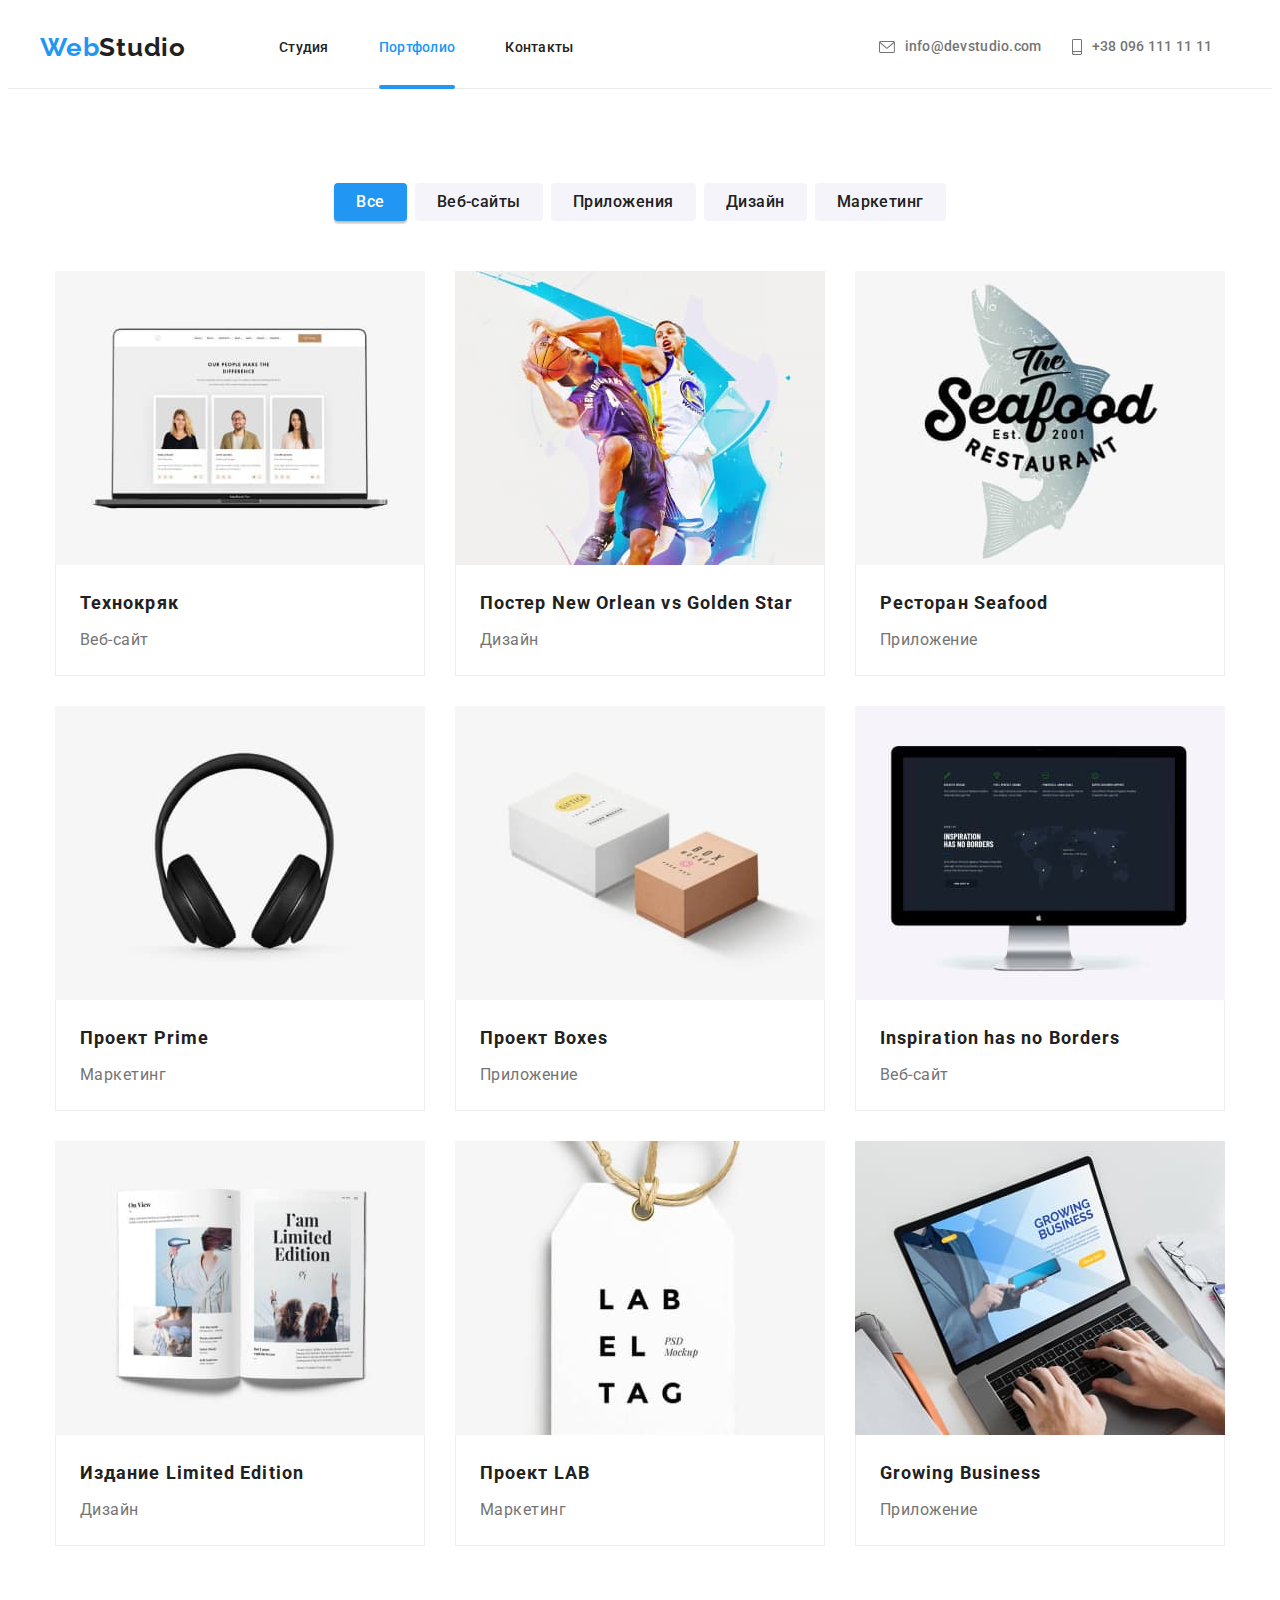
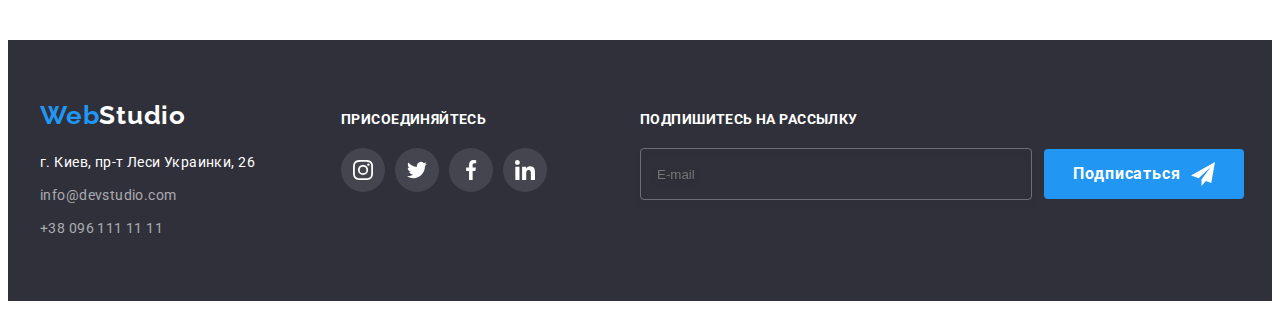
==== portfolio.html @ e3094edc "Initial commit" ====
<!DOCTYPE html>
<html lang="ru">
  <head>
    <meta charset="UTF-8" />
    <meta http-equiv="X-UA-Compatible" content="IE=edge" />
    <meta name="viewport" content="width=device-width, initial-scale=1.0" />
    <title>Портофило</title>
    <link rel="preconnect" href="https://fonts.googleapis.com" />
    <link rel="preconnect" href="https://fonts.gstatic.com" crossorigin />
    <link
      href="https://fonts.googleapis.com/css2?family=Raleway:wght@700&family=Roboto:wght@400;500;700&display=swap"
      rel="stylesheet"
    />
    <link
      rel="stylesheet"
      href="https://cdnjs.cloudflare.com/ajax/libs/modern-normalize/1.1.0/modern-normalize.min.css"
      integrity="sha512-wpPYUAdjBVSE4KJnH1VR1HeZfpl1ub8YT/NKx4PuQ5NmX2tKuGu6U/JRp5y+Y8XG2tV+wKQpNHVUX03MfMFn9Q=="
      crossorigin="anonymous"
      referrerpolicy="no-referrer"
    />
    <link rel="stylesheet" href="./css/main.min.css" />
  </head>
  <body>
    <!-- Хедер -->

    <header class="header">
      <div class="header__container container">
        <a class="header__logo logo logo--black" href="./index.html" lang="en"
          ><span class="logo__span">Web</span>Studio</a
        >
        <nav class="nav">
          <ul class="nav__list">
            <li class="nav__item">
              <a class="nav__link" href="./index.html">Студия</a>
            </li>
            <li class="nav__item">
              <a class="nav__link nav__link--current" href="./portfolio.html">Портфолио</a>
            </li>
            <li class="nav__item">
              <a class="nav__link" href="">Контакты</a>
            </li>
          </ul>
        </nav>
        <ul class="header__contacts contacts">
          <li class="contacts__item">
            <a class="contacts__link" href="mailto:info@devstudio.com">
              <svg class="contacts__icon" width="16px" height="12px">
                <use href="./images/symbol-defs.svg#icon-envelope"></use>
              </svg>
              info@devstudio.com
            </a>
          </li>
          <li class="contacts__item">
            <a class="contacts__link" href="tel:+380961111111">
              <svg class="contacts__icon" width="10px" height="16px">
                <use href="./images/symbol-defs.svg#icon-smartphone"></use>
              </svg>
              +38 096 111 11 11
            </a>
          </li>
        </ul>
      </div>
    </header>

    <!-- Основная часть страницы -->

    <main>
      <!-- Блок Портфолио -->

      <section class="portfolio">
        <div class="container">
          <ul class="portfolio__menu menu">
            <li class="menu__item">
              <button class="menu__button menu__button--current" type="button">Все</button>
            </li>
            <li class="menu__item">
              <button class="menu__button" type="button">Веб-сайты</button>
            </li>
            <li class="menu__item">
              <button class="menu__button" type="button">Приложения</button>
            </li>
            <li class="menu__item">
              <button class="menu__button" type="button">Дизайн</button>
            </li>
            <li class="menu__item">
              <button class="menu__button" type="button">Маркетинг</button>
            </li>
          </ul>

          <ul class="portfolio__cardSet cardSet">
            <li class="portfolio__card card">
              <div class="card__imgWrapper">
                <img
                  class="card__img"
                  src="./images/portfolio/img-1.jpg"
                  alt="рабочий экран ноутбука"
                  width="370"
                  height="294"
                />
                <div class="card__overlay overlay">
                  <p class="overlay__text">
                    Ресурс предлагает комплексные предложения с разным уровнем функционала и
                    сервисов. Все это позволит посетителю получить исчерпывающие сведения <br />
                    о компании или частном лице.
                  </p>
                </div>
              </div>
              <div class="card__discription">
                <h2 class="card__tittle">Технокряк</h2>
                <p class="card__text">Веб-сайт</p>
              </div>
            </li>
            <li class="portfolio__card card">
              <div class="card__imgWrapper">
                <img
                  class="card__img"
                  src="./images/portfolio/img-2.jpg"
                  alt="двое мужчин играют в баскетбол"
                  width="370"
                  height="294"
                />
                <div class="card__overlay overlay">
                  <p class="overlay__text">
                    Ресурс предлагает комплексные предложения с разным уровнем функционала и
                    сервисов. Все это позволит посетителю получить исчерпывающие сведения <br />
                    о компании или частном лице.
                  </p>
                </div>
              </div>
              <div class="card__discription">
                <h2 class="card__tittle">
                  Постер <span lang="en">New Orlean vs Golden Star</span>
                </h2>
                <p class="card__text">Дизайн</p>
              </div>
            </li>

            <li class="portfolio__card card">
              <div class="card__imgWrapper">
                <img
                  class="card__img"
                  src="./images/portfolio/img-3.jpg"
                  alt="название ресторана на фоне рыбы"
                  width="370"
                  height="294"
                />
                <div class="card__overlay overlay">
                  <p class="overlay__text">
                    Ресурс предлагает комплексные предложения с разным уровнем функционала и
                    сервисов. Все это позволит посетителю получить исчерпывающие сведения <br />
                    о компании или частном лице.
                  </p>
                </div>
              </div>
              <div class="card__discription">
                <h2 class="card__tittle">Ресторан <span lang="en">Seafood</span></h2>
                <p class="card__text">Приложение</p>
              </div>
            </li>
            <li class="portfolio__card card">
              <div class="card__imgWrapper">
                <img
                  class="card__img"
                  src="./images/portfolio/img-4.jpg"
                  alt="наушники"
                  width="370"
                  height="294"
                />
                <div class="card__overlay overlay">
                  <p class="overlay__text">
                    Ресурс предлагает комплексные предложения с разным уровнем функционала и
                    сервисов. Все это позволит посетителю получить исчерпывающие сведения <br />
                    о компании или частном лице.
                  </p>
                </div>
              </div>
              <div class="card__discription">
                <h2 class="card__tittle">Проект <span lang="en">Prime</span></h2>
                <p class="card__text">Маркетинг</p>
              </div>
            </li>
            <li class="portfolio__card card">
              <div class="card__imgWrapper">
                <img
                  class="card__img"
                  src="./images/portfolio/img-5.jpg"
                  alt="две коробки"
                  width="370"
                  height="294"
                />
                <div class="card__overlay overlay">
                  <p class="overlay__text">
                    Ресурс предлагает комплексные предложения с разным уровнем функционала и
                    сервисов. Все это позволит посетителю получить исчерпывающие сведения <br />
                    о компании или частном лице.
                  </p>
                </div>
              </div>
              <div class="card__discription">
                <h2 class="card__tittle">Проект <span lang="en">Boxes</span></h2>
                <p class="card__text">Приложение</p>
              </div>
            </li>
            <li class="portfolio__card card">
              <div class="card__imgWrapper">
                <img
                  class="card__img"
                  src="./images/portfolio/img-6.jpg"
                  alt="монитор"
                  width="370"
                  height="294"
                />
                <div class="card__overlay overlay">
                  <p class="overlay__text">
                    Ресурс предлагает комплексные предложения с разным уровнем функционала и
                    сервисов. Все это позволит посетителю получить исчерпывающие сведения <br />
                    о компании или частном лице.
                  </p>
                </div>
              </div>
              <div class="card__discription">
                <h2 class="card__tittle" lang="en">Inspiration has no Borders</h2>
                <p class="card__text">Веб-сайт</p>
              </div>
            </li>
            <li class="portfolio__card card">
              <div class="card__imgWrapper">
                <img
                  class="card__img"
                  src="./images/portfolio/img-7.jpg"
                  alt="открытая книга"
                  width="370"
                  height="294"
                />
                <div class="card__overlay overlay">
                  <p class="overlay__text">
                    Ресурс предлагает комплексные предложения с разным уровнем функционала и
                    сервисов. Все это позволит посетителю получить исчерпывающие сведения <br />
                    о компании или частном лице.
                  </p>
                </div>
              </div>
              <div class="card__discription">
                <h2 class="card__tittle">Издание <span lang="en">Limited Edition</span></h2>
                <p class="card__text">Дизайн</p>
              </div>
            </li>
            <li class="portfolio__card card">
              <div class="card__imgWrapper">
                <img
                  class="card__img"
                  src="./images/portfolio/img-8.jpg"
                  alt="лейба"
                  width="370"
                  height="294"
                />
                <div class="card__overlay overlay">
                  <p class="overlay__text">
                    Ресурс предлагает комплексные предложения с разным уровнем функционала и
                    сервисов. Все это позволит посетителю получить исчерпывающие сведения <br />
                    о компании или частном лице.
                  </p>
                </div>
              </div>
              <div class="card__discription">
                <h2 class="card__tittle">Проект <span lang="en">LAB</span></h2>
                <p class="card__text">Маркетинг</p>
              </div>
            </li>
            <li class="portfolio__card card">
              <div class="card__imgWrapper">
                <img
                  class="card__img"
                  src="./images/portfolio/img-9.jpg"
                  alt="человек печатает на ноутбуке"
                  width="370"
                  height="294"
                />
                <div class="card__overlay overlay">
                  <p class="overlay__text">
                    Ресурс предлагает комплексные предложения с разным уровнем функционала и
                    сервисов. Все это позволит посетителю получить исчерпывающие сведения <br />
                    о компании или частном лице.
                  </p>
                </div>
              </div>
              <div class="card__discription">
                <h2 class="card__tittle" lang="en">Growing Business</h2>
                <p class="card__text">Приложение</p>
              </div>
            </li>
          </ul>
        </div>
      </section>
    </main>

    <!-- Футер -->

    <footer class="footer">
      <div class="footer__container container">
        <div class="footer__main">
          <a class="footer__logo logo logo--white" href="./index.html" lang="en"
            ><span class="logo__span">Web</span>Studio</a
          >
          <address class="footer__address">г. Киев, пр-т Леси Украинки, 26</address>
          <ul class="footer__list">
            <li class="footer__item">
              <a class="footer__contact" href="mailto:info@devstudio.com">info@devstudio.com</a>
            </li>
            <li class="footer__item">
              <a class="footer__contact" href="tel:+380961111111">+38 096 111 11 11</a>
            </li>
          </ul>
        </div>
        <div class="connect">
          <strong class="connect__tittle">присоединяйтесь</strong>
          <ul class="connect__socialMedia socialMedia">
            <li class="socialMedia__item">
              <a
                class="socialMedia__link socialMedia__link--dark"
                href=""
                target="_blank"
                rel="noopener noreferrer"
                aria-label="inatgram"
              >
                <svg class="socialMedia__icon" width="20px" height="20px">
                  <use href="./images/symbol-defs.svg#icon-instagram"></use>
                </svg>
              </a>
            </li>
            <li class="socialMedia__item">
              <a
                class="socialMedia__link socialMedia__link--dark"
                href=""
                target="_blank"
                rel="noopener noreferrer"
                aria-label="twitter"
              >
                <svg class="socialMedia__icon" width="20px" height="20px">
                  <use href="./images/symbol-defs.svg#icon-twitter"></use>
                </svg>
              </a>
            </li>
            <li class="socialMedia__item">
              <a
                class="socialMedia__link socialMedia__link--dark"
                href=""
                target="_blank"
                rel="noopener noreferrer"
                aria-label="facebook"
              >
                <svg class="socialMedia__icon" width="20px" height="20px">
                  <use href="./images/symbol-defs.svg#icon-facebook"></use>
                </svg>
              </a>
            </li>
            <li class="socialMedia__item">
              <a
                class="socialMedia__link socialMedia__link--dark"
                href=""
                target="_blank"
                rel="noopener noreferrer"
                aria-label="linkedin"
              >
                <svg class="socialMedia__icon" width="20px" height="20px">
                  <use href="./images/symbol-defs.svg#icon-linkedin"></use>
                </svg>
              </a>
            </li>
          </ul>
        </div>
        <div class="subscribe">
          <strong class="subscribe__tittle">Подпишитесь на рассылку</strong>
          <form class="subscribe__form" name="subscribe">
            <label class="subscribe__label">
              <input
                class="subscribe__field"
                type="email"
                name="email"
                placeholder="E-mail"
                autocomplete="on"
              />
            </label>
            <button class="subscribe__button button" type="submit">
              <span class="subscribe__text">Подписаться</span>
              <svg class="subscribe__icon" width="24" height="24">
                <use href="./images/symbol-defs.svg#icon-send"></use>
              </svg>
            </button>
          </form>
        </div>
      </div>
    </footer>
  </body>
</html>
---- css/main.min.css ----
:root{--main-color: #212121;--text-color: #757575;--additional-color: #ffffff;--hoover-color: #2196f3;--hoover-color-main-button: #188ce8;--border-coloor: #ececec;--icon-color: #afb1b8;--main-background-color: #ffffff;--footer-background-color: #2f303a;--additional-background-color: #f5f4fa;--hero-background-color: #c4c4c4}body{font-family:roboto,sans-serif;font-style:normal;font-weight:700;color:var(--main-color);background-color:var(--main-background-color)}h1,h2,h3,p,ul,a,span,button{padding:0;margin:0;list-style-type:none}img{display:block;max-width:100%;height:auto}.container{width:1200px;padding:0 15px;margin-left:auto;margin-right:auto}.logo{font-family:Raleway;font-size:26px;line-height:1.19;letter-spacing:.03em;text-decoration:none}.logo__span{color:var(--hoover-color)}.logo--black{color:var(--main-color)}.logo--white{color:var(--additional-color)}.button{display:-webkit-box;display:-ms-flexbox;display:flex;-webkit-box-align:center;-ms-flex-align:center;align-items:center;-webkit-box-pack:center;-ms-flex-pack:center;justify-content:center;width:200px;height:50px;font-family:roboto,sans-serif;font-style:normal;font-weight:700;font-size:16px;line-height:1.88;letter-spacing:.06em;color:var(--additional-color);background-color:var(--hoover-color);border:0;border-radius:4px;cursor:pointer;-webkit-transition:background-color 250ms cubic-bezier(0.4, 0, 0.2, 1);transition:background-color 250ms cubic-bezier(0.4, 0, 0.2, 1)}.button:hover,.button:focus{background-color:var(--hoover-color-main-button)}.tittle{font-size:36px;line-height:1.17;letter-spacing:.03em;text-align:center}.cardSet{display:-webkit-box;display:-ms-flexbox;display:flex;-webkit-box-align:center;-ms-flex-align:center;align-items:center;-webkit-box-pack:center;-ms-flex-pack:center;justify-content:center;gap:30px}.socialMedia{display:-webkit-box;display:-ms-flexbox;display:flex;-webkit-box-align:center;-ms-flex-align:center;align-items:center;-webkit-box-pack:center;-ms-flex-pack:center;justify-content:center;gap:10px}.socialMedia__link{display:-webkit-box;display:-ms-flexbox;display:flex;-webkit-box-align:center;-ms-flex-align:center;align-items:center;-webkit-box-pack:center;-ms-flex-pack:center;justify-content:center;width:44px;height:44px;border-radius:50%;outline:rgba(0,0,0,0);outline:rgba(0,0,0,0);cursor:pointer;-webkit-transition:color 250ms cubic-bezier(0.4, 0, 0.2, 1),background-color 250ms cubic-bezier(0.4, 0, 0.2, 1);transition:color 250ms cubic-bezier(0.4, 0, 0.2, 1),background-color 250ms cubic-bezier(0.4, 0, 0.2, 1)}.socialMedia__icon{fill:currentColor}.socialMedia__link--white{color:var(--icon-color);background-color:var(--main-background-color)}.socialMedia__link--dark{color:var(--additional-color);background-color:rgba(255,255,255,.1)}.socialMedia__link:hover,.socialMedia__link:focus{color:var(--additional-color);background-color:var(--hoover-color)}.header{padding-top:24px;padding-bottom:25px;border-bottom:1px solid #ececec}.header__container{display:-webkit-box;display:-ms-flexbox;display:flex;-webkit-box-align:center;-ms-flex-align:center;align-items:center}.header__logo{margin-right:93px}.nav__list{display:-webkit-box;display:-ms-flexbox;display:flex;-webkit-box-align:center;-ms-flex-align:center;align-items:center;gap:50px;margin-right:305px;font-weight:500;font-size:14px}.nav__item{display:block;position:relative}.nav__link{padding:20px 0;line-height:1.14;letter-spacing:.02em;text-decoration:none;color:var(--main-color);-webkit-transition:color 250ms cubic-bezier(0.4, 0, 0.2, 1);transition:color 250ms cubic-bezier(0.4, 0, 0.2, 1)}.nav__link:hover,.nav__link:focus{color:var(--hoover-color)}.nav__link--current{padding-bottom:33px;color:var(--hoover-color)}.nav__link--current::after{content:"";display:block;width:100%;height:4px;background:var(--hoover-color);border-radius:2px;position:absolute;bottom:-33px}.header__contacts{display:-webkit-box;display:-ms-flexbox;display:flex;-webkit-box-align:center;-ms-flex-align:center;align-items:center;gap:30px}.contacts__link{display:-webkit-box;display:-ms-flexbox;display:flex;-webkit-box-align:center;-ms-flex-align:center;align-items:center;font-weight:500;font-size:14px;line-height:1.14;letter-spacing:.02em;text-decoration:none;color:var(--text-color);-webkit-transition:color 250ms cubic-bezier(0.4, 0, 0.2, 1);transition:color 250ms cubic-bezier(0.4, 0, 0.2, 1)}.contacts__link:hover,.contacts__link:focus{color:var(--hoover-color)}.contacts__icon{margin-right:10px;fill:currentColor}.hero{padding:200px 0;text-align:center;background-color:var(--hero-background-color);background-image:-webkit-gradient(linear, left top, left bottom, from(rgba(47, 48, 58, 0.4)), to(rgba(47, 48, 58, 0.4))),url(../images/studio/hero.jpg);background-image:linear-gradient(rgba(47, 48, 58, 0.4), rgba(47, 48, 58, 0.4)),url(../images/studio/hero.jpg);background-position:center;background-repeat:no-repeat}.hero__tittle{margin:auto;margin-bottom:30px;width:696px;font-weight:900;font-size:44px;line-height:1.36;letter-spacing:.06em;text-transform:uppercase;color:var(--additional-color)}.hero__button{margin:auto}.features{padding:94px 0}.features__container{display:-webkit-box;display:-ms-flexbox;display:flex;gap:30px}.features__card{width:270px;min-height:251px}.features__logo{display:-webkit-box;display:-ms-flexbox;display:flex;-webkit-box-align:center;-ms-flex-align:center;align-items:center;-webkit-box-pack:center;-ms-flex-pack:center;justify-content:center;width:100%;height:120px;margin-bottom:30px;border-radius:4px;background-color:var(--additional-background-color)}.features__name{margin-bottom:10px;font-size:14px;line-height:1.14;letter-spacing:.03em;text-transform:uppercase}.features__text{font-weight:400;font-size:14px;line-height:1.71;letter-spacing:.03em;color:var(--text-color)}.products{padding-bottom:94px}.products__tittle{margin-bottom:50px}.products__cardSet{position:relative}.products__thumb{display:-webkit-box;display:-ms-flexbox;display:flex;-webkit-box-align:center;-ms-flex-align:center;align-items:center;-webkit-box-pack:center;-ms-flex-pack:center;justify-content:center;width:370px;height:70px;background:rgba(47,48,58,.8);position:absolute;bottom:0}.products__discription{font-size:14px;line-height:1.14;text-align:center;letter-spacing:.03em;text-transform:uppercase;color:var(--additional-color)}.team{padding:94px 0;background-color:var(--additional-background-color)}.team__tittle{margin-bottom:50px}.team__card{padding-bottom:30px;background:var(--main-background-color);-webkit-box-shadow:0px 1px 3px rgba(0,0,0,.12),0px 1px 1px rgba(0,0,0,.14),0px 2px 1px rgba(0,0,0,.2);box-shadow:0px 1px 3px rgba(0,0,0,.12),0px 1px 1px rgba(0,0,0,.14),0px 2px 1px rgba(0,0,0,.2);border-radius:0px 0px 4px 4px}.team__img{margin-bottom:30px}.team__name{margin-bottom:10px;font-weight:500;font-size:16px;line-height:1.19;letter-spacing:.03em;text-align:center}.team__position{margin-bottom:16px;font-weight:400;font-size:16px;line-height:1.19;letter-spacing:.03em;color:var(--text-color);text-align:center}.clients{padding:94px 0}.clients__tittle{margin-bottom:50px}.clients__icon{fill:currentColor}.clients__link{display:-webkit-box;display:-ms-flexbox;display:flex;-webkit-box-align:center;-ms-flex-align:center;align-items:center;-webkit-box-pack:center;-ms-flex-pack:center;justify-content:center;width:170px;height:92px;border:1px solid var(--icon-color);border-radius:4px;color:var(--icon-color);cursor:pointer;-webkit-transition:color 250ms cubic-bezier(0.4, 0, 0.2, 1),border 250ms cubic-bezier(0.4, 0, 0.2, 1);transition:color 250ms cubic-bezier(0.4, 0, 0.2, 1),border 250ms cubic-bezier(0.4, 0, 0.2, 1)}.clients__link:hover,.clients__link:focus{color:var(--hoover-color);border:1px solid var(--hoover-color)}.portfolio{padding:94px 0}.portfolio__menu{display:-webkit-box;display:-ms-flexbox;display:flex;-webkit-box-align:center;-ms-flex-align:center;align-items:center;-webkit-box-pack:center;-ms-flex-pack:center;justify-content:center;gap:8px;margin-bottom:50px}.menu__button{padding:6px 22px;font-family:roboto,sans-serif;font-style:normal;font-weight:500;font-size:16px;line-height:1.62;letter-spacing:.03em;color:var(--main-color);background-color:var(--additional-background-color);border:0 solid rgba(0,0,0,0);border-radius:4px;cursor:pointer;-webkit-transition:color 250ms cubic-bezier(0.4, 0, 0.2, 1),background-color 250ms cubic-bezier(0.4, 0, 0.2, 1),-webkit-box-shadow 250ms cubic-bezier(0.4, 0, 0.2, 1);transition:color 250ms cubic-bezier(0.4, 0, 0.2, 1),background-color 250ms cubic-bezier(0.4, 0, 0.2, 1),-webkit-box-shadow 250ms cubic-bezier(0.4, 0, 0.2, 1);transition:color 250ms cubic-bezier(0.4, 0, 0.2, 1),background-color 250ms cubic-bezier(0.4, 0, 0.2, 1),box-shadow 250ms cubic-bezier(0.4, 0, 0.2, 1);transition:color 250ms cubic-bezier(0.4, 0, 0.2, 1),background-color 250ms cubic-bezier(0.4, 0, 0.2, 1),box-shadow 250ms cubic-bezier(0.4, 0, 0.2, 1),-webkit-box-shadow 250ms cubic-bezier(0.4, 0, 0.2, 1)}.menu__button--current,.menu__button:hover,.menu__button:focus{color:var(--additional-color);background-color:var(--hoover-color);-webkit-box-shadow:0px 3px 1px rgba(0,0,0,.1),0px 1px 2px rgba(0,0,0,.08),0px 2px 2px rgba(0,0,0,.12);box-shadow:0px 3px 1px rgba(0,0,0,.1),0px 1px 2px rgba(0,0,0,.08),0px 2px 2px rgba(0,0,0,.12)}.portfolio__cardSet{-ms-flex-wrap:wrap;flex-wrap:wrap}.card{background:var(--main-background-color);cursor:pointer;-webkit-transition:-webkit-box-shadow 250ms cubic-bezier(0.4, 0, 0.2, 1);transition:-webkit-box-shadow 250ms cubic-bezier(0.4, 0, 0.2, 1);transition:box-shadow 250ms cubic-bezier(0.4, 0, 0.2, 1);transition:box-shadow 250ms cubic-bezier(0.4, 0, 0.2, 1), -webkit-box-shadow 250ms cubic-bezier(0.4, 0, 0.2, 1);position:relative}.card__imgWrapper{position:relative;overflow:hidden}.card__discription{padding:20px 24px;border:1px solid #eee;border-top:none}.card__tittle{margin-bottom:4px;font-size:18px;line-height:2;letter-spacing:.06em}.card__text{font-weight:400;font-size:16px;line-height:1.88;letter-spacing:.03em;color:var(--text-color)}.card:hover,.card:focus{-webkit-box-shadow:0px 1px 1px rgba(0,0,0,.12),0px 4px 4px rgba(0,0,0,.06),1px 4px 6px rgba(0,0,0,.16);box-shadow:0px 1px 1px rgba(0,0,0,.12),0px 4px 4px rgba(0,0,0,.06),1px 4px 6px rgba(0,0,0,.16)}.overlay{display:-webkit-box;display:-ms-flexbox;display:flex;-webkit-box-pack:center;-ms-flex-pack:center;justify-content:center;-webkit-box-align:center;-ms-flex-align:center;align-items:center;width:370px;height:294px;background-color:var(--hoover-color);position:absolute;top:100%;-webkit-transition:-webkit-transform 250ms cubic-bezier(0.4, 0, 0.2, 1);transition:-webkit-transform 250ms cubic-bezier(0.4, 0, 0.2, 1);transition:transform 250ms cubic-bezier(0.4, 0, 0.2, 1);transition:transform 250ms cubic-bezier(0.4, 0, 0.2, 1), -webkit-transform 250ms cubic-bezier(0.4, 0, 0.2, 1)}.overlay__text{display:block;padding:63px 24px;font-weight:400;font-size:18px;line-height:1.56;letter-spacing:.03em;color:var(--additional-color)}.card:hover .overlay{-webkit-transform:translateY(-100%);transform:translateY(-100%);overflow:visible}.footer{padding:60px 0;background-color:var(--footer-background-color)}.footer .container{display:-webkit-box;display:-ms-flexbox;display:flex;-webkit-box-align:baseline;-ms-flex-align:baseline;align-items:baseline}.footer__main{margin-right:70px}.footer__logo{display:inline-block;margin-bottom:20px}.footer__address{width:231px;margin-bottom:9px;font-weight:400;font-style:normal;font-size:14px;line-height:1.71;letter-spacing:.03em;color:var(--additional-color)}.footer__item:not(:last-child){margin-bottom:9px}.footer__contact{font-weight:400;font-size:14px;line-height:1.71;letter-spacing:.03em;color:rgba(255,255,255,.6);text-decoration:none;-webkit-transition:color 250ms cubic-bezier(0.4, 0, 0.2, 1);transition:color 250ms cubic-bezier(0.4, 0, 0.2, 1)}.footer__contact:hover,.footer__contact:focus{color:var(--hoover-color)}.connect__tittle{display:inline-block;margin-bottom:20px;font-weight:700;font-size:14px;line-height:1.14;letter-spacing:.03em;text-transform:uppercase;color:var(--additional-color)}.connect__socialMedia{margin-right:93px}.subscribe__tittle{display:inline-block;margin-bottom:20px;font-weight:700;font-size:14px;line-height:1.14;letter-spacing:.03em;text-transform:uppercase;color:var(--additional-color)}.subscribe__form{display:-webkit-box;display:-ms-flexbox;display:flex;-webkit-box-align:center;-ms-flex-align:center;align-items:center;-webkit-box-pack:center;-ms-flex-pack:center;justify-content:center;gap:12px}.subscribe__field{width:358px;height:50px;padding:0 16px;color:var(--additional-color);background-color:rgba(0,0,0,0);outline:rgba(0,0,0,0);border:1px solid rgba(255,255,255,.3);-webkit-filter:drop-shadow(0px 4px 4px rgba(0, 0, 0, 0.15));filter:drop-shadow(0px 4px 4px rgba(0, 0, 0, 0.15));border-radius:4px}.subscribe__field:-webkit-autofill,.subscribe__field:-webkit-autofill:hover,.subscribe__field:-webkit-autofill:focus{border:1px solid green;-webkit-text-fill-color:var(--additional-color);-webkit-transition:background-color 5000s ease-in-out 0s;transition:background-color 5000s ease-in-out 0s}.subscribe__button{gap:10px}.backdrop{position:fixed;top:0;left:0;width:100%;height:100%;background-color:rgba(0,0,0,.2);opacity:1;-webkit-transition:opacity 250ms cubic-bezier(0.4, 0, 0.2, 1);transition:opacity 250ms cubic-bezier(0.4, 0, 0.2, 1)}.backdrop--is-hidden{opacity:0;pointer-events:none}.backdrop--is-hidden .backdrop__modal{-webkit-transform:translate(-50%, -50%) scale(0);transform:translate(-50%, -50%) scale(0)}.modal{position:absolute;position:relative;top:50%;left:50%;width:528px;height:581px;padding:40px;background:var(--main-background-color);-webkit-box-shadow:0px 1px 3px rgba(0,0,0,.12),0px 1px 1px rgba(0,0,0,.14),0px 2px 1px rgba(0,0,0,.2);box-shadow:0px 1px 3px rgba(0,0,0,.12),0px 1px 1px rgba(0,0,0,.14),0px 2px 1px rgba(0,0,0,.2);border-radius:4px;-webkit-transform:translate(-50%, -50%) scale(1);transform:translate(-50%, -50%) scale(1);-webkit-transition:translate 250ms cubic-bezier(0.4, 0, 0.2, 1);transition:translate 250ms cubic-bezier(0.4, 0, 0.2, 1)}.modal__buttonClose{display:-webkit-box;display:-ms-flexbox;display:flex;-webkit-box-align:center;-ms-flex-align:center;align-items:center;-webkit-box-pack:center;-ms-flex-pack:center;justify-content:center;position:absolute;top:8px;right:8px;width:30px;height:30px;color:var(--main-color);background-color:var(--main-background-color);border:1px solid rgba(0,0,0,.1);border-radius:50%;outline:rgba(0,0,0,0);cursor:pointer;-webkit-transition:color 250ms cubic-bezier(0.4, 0, 0.2, 1);transition:color 250ms cubic-bezier(0.4, 0, 0.2, 1)}.modal__buttonClose:hover,.modal__buttonClose:focus{color:var(--hoover-color)}.modal__icon{fill:currentColor}.modal__tittle{font-weight:700;font-size:20px;line-height:1.15;letter-spacing:.03em;color:var(--main-color)}.modal__form{margin-top:12px;display:-webkit-box;display:-ms-flexbox;display:flex;-webkit-box-orient:vertical;-webkit-box-direction:normal;-ms-flex-direction:column;flex-direction:column}.form__label{position:relative}.form__name{display:block;margin-bottom:4px;font-weight:400;font-size:12px;line-height:1.17;letter-spacing:.01em;color:var(--text-color)}.form__field{display:block;margin-bottom:10px;padding:0 42px;width:100%;height:40px;border:1px solid rgba(33,33,33,.2);border-radius:4px;outline:rgba(0,0,0,0)}.form__field:focus-within~.form__icon{fill:var(--hoover-color)}.form__icon{position:absolute;left:12px;bottom:11px;-webkit-transform:translateY(-50%);transform:translateY(-50%);fill:var(--main-color);-webkit-transition:fill 250ms cubic-bezier(0.4, 0, 0.2, 1);transition:fill 250ms cubic-bezier(0.4, 0, 0.2, 1)}.form__textarea{padding:12px 16px;margin-bottom:20px;width:448px;height:120px;border:1px solid rgba(33,33,33,.2);border-radius:4px;outline:rgba(0,0,0,0);resize:none}.form__textarea::-webkit-input-placeholder{font-weight:400;font-size:12px;line-height:1.17;letter-spacing:.01em;color:rgba(117,117,117,.5)}.form__textarea::-moz-placeholder{font-weight:400;font-size:12px;line-height:1.17;letter-spacing:.01em;color:rgba(117,117,117,.5)}.form__textarea:-ms-input-placeholder{font-weight:400;font-size:12px;line-height:1.17;letter-spacing:.01em;color:rgba(117,117,117,.5)}.form__textarea::-ms-input-placeholder{font-weight:400;font-size:12px;line-height:1.17;letter-spacing:.01em;color:rgba(117,117,117,.5)}.form__textarea::placeholder{font-weight:400;font-size:12px;line-height:1.17;letter-spacing:.01em;color:rgba(117,117,117,.5)}.form__field:focus-within,.form__textarea:focus-within{border-color:#2196f3}.form__checkbox{display:-webkit-inline-box;display:-ms-inline-flexbox;display:inline-flex;-webkit-box-align:baseline;-ms-flex-align:baseline;align-items:baseline;-webkit-box-pack:center;-ms-flex-pack:center;justify-content:center;margin-bottom:30px;padding-left:12px;padding-right:11px}.checkbox__field{position:absolute;width:1px;height:1px;margin:-1px;border:0;padding:0;white-space:nowrap;-webkit-clip-path:inset(100%);clip-path:inset(100%);clip:rect(0 0 0 0);overflow:hidden}.checkbox__field:focus-within+.checkbox__custom{border-color:var(--hoover-color)}.checkbox__field:checked+.checkbox__custom{border-color:var(--hoover-color);background-color:var(--hoover-color)}.checkbox__custom{display:-webkit-box;display:-ms-flexbox;display:flex;-webkit-box-align:center;-ms-flex-align:center;align-items:center;-webkit-box-pack:center;-ms-flex-pack:center;justify-content:center;margin-right:8px;width:16px;height:15px;border:1px solid #000;-webkit-box-shadow:0px 4px 4px rgba(0,0,0,.25);box-shadow:0px 4px 4px rgba(0,0,0,.25);border-radius:1px;background-color:var(--main-background-color);-webkit-transition-property:color;transition-property:color;-webkit-transition-property:border-color;transition-property:border-color;-webkit-transition-property:background-color;transition-property:background-color;-webkit-transition-duration:250ms;transition-duration:250ms;-webkit-transition-timing-function:cubic-bezier(0.4, 0, 0.2, 1);transition-timing-function:cubic-bezier(0.4, 0, 0.2, 1)}.checkbox__icon{fill:var(--additional-color)}.checkbox__name{font-weight:400;font-size:14px;line-height:1.7;letter-spacing:.03em;color:var(--text-color);-webkit-user-select:none;-moz-user-select:none;-ms-user-select:none;user-select:none}.checkbox__terms{color:var(--hoover-color)}.button__submit{margin:auto}.button__submit:hover,.button__submit:focus{background-color:var(--hoover-color-main-button)}/*# sourceMappingURL=main.min.css.map */
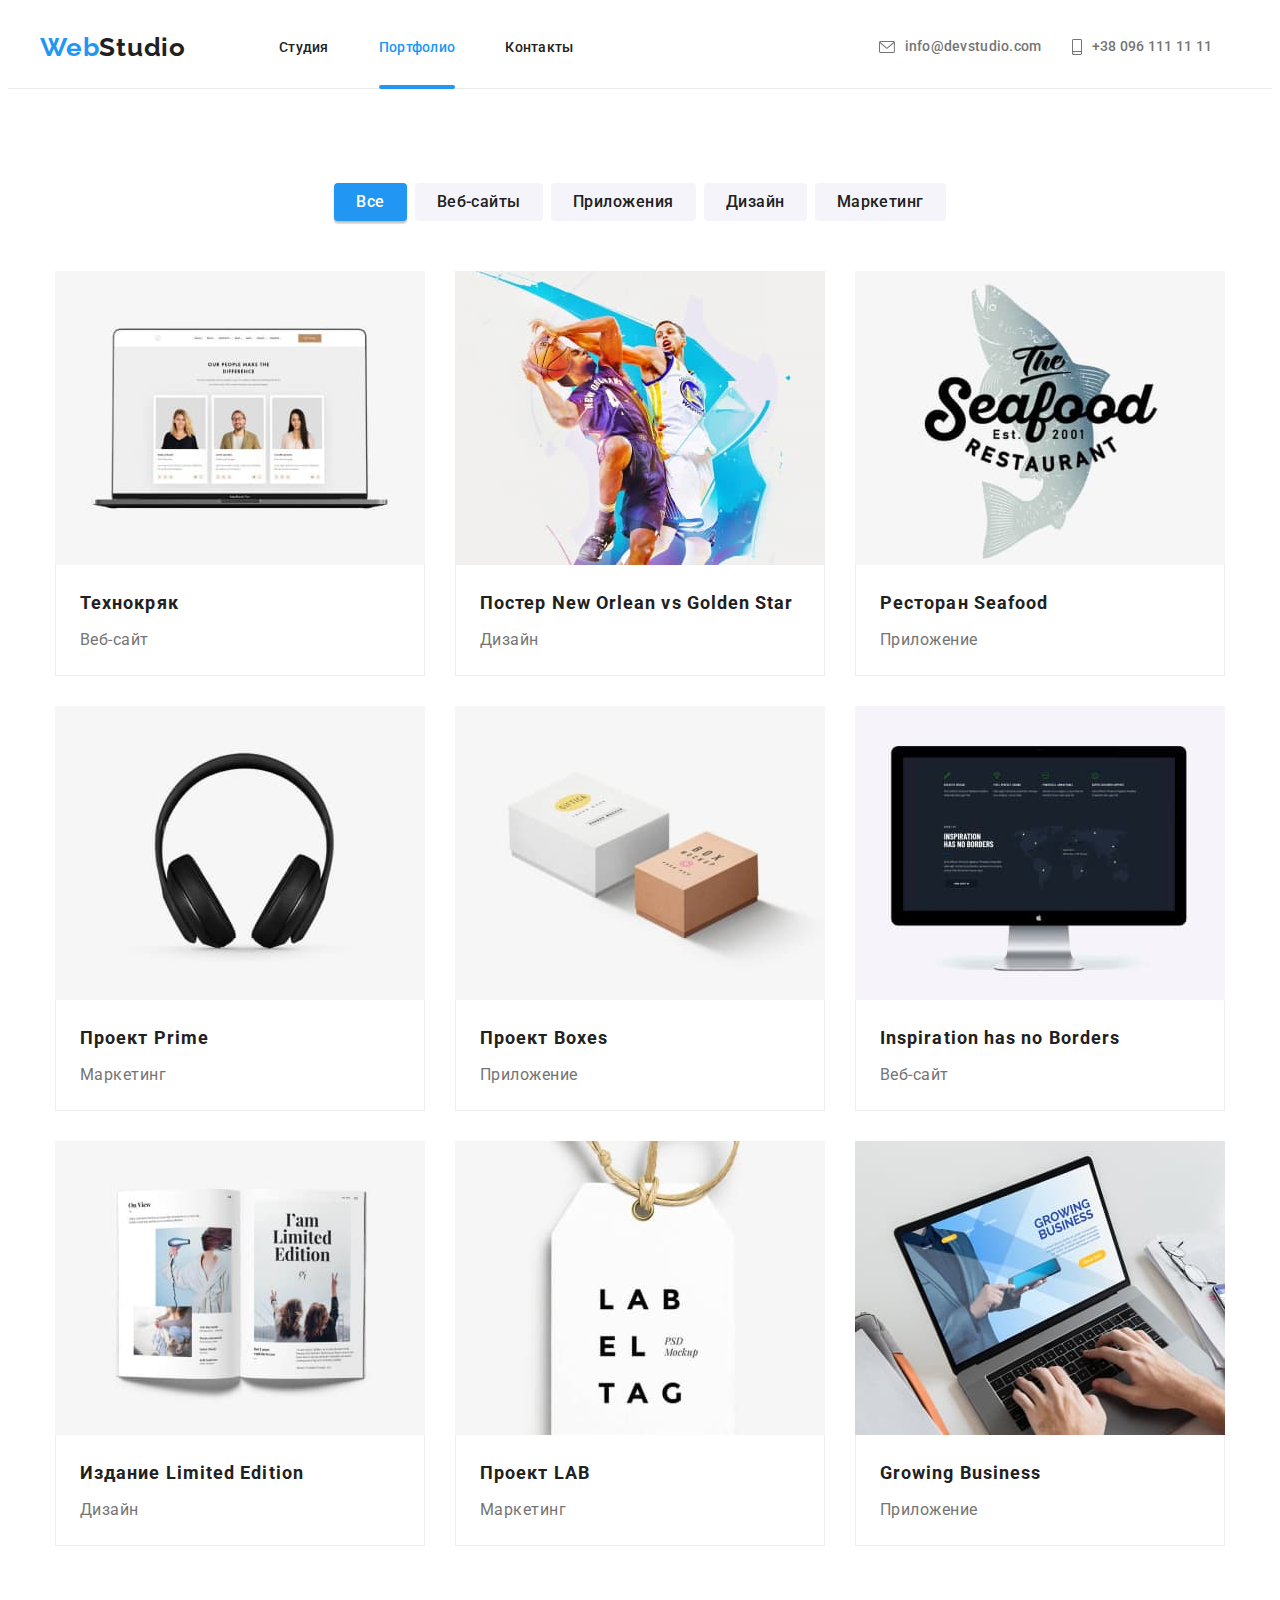
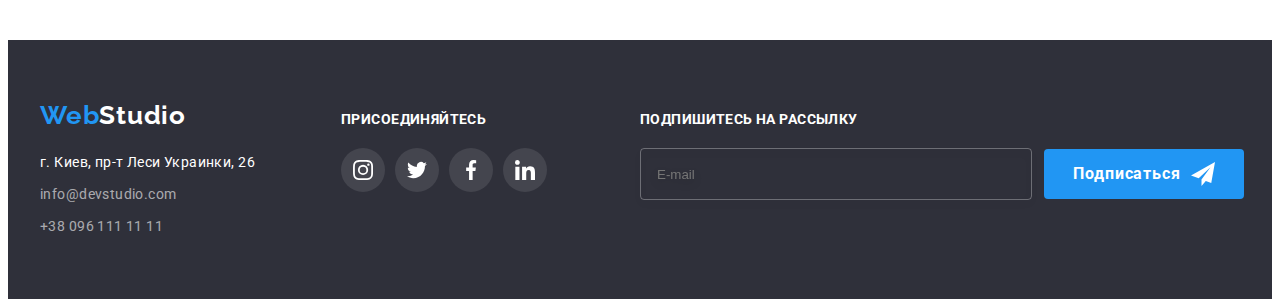
==== commit c0386fe5: "Corrections on Footer" ====
--- a/portfolio.html
+++ b/portfolio.html
@@ -92,7 +92,7 @@
               <div class="card__imgWrapper">
                 <img
                   class="card__img"
-                  src="./images/portfolio/img-1.jpg"
+                  src="./images/portfolio/portfolio-1.jpg"
                   alt="рабочий экран ноутбука"
                   width="370"
                   height="294"
@@ -114,7 +114,7 @@
               <div class="card__imgWrapper">
                 <img
                   class="card__img"
-                  src="./images/portfolio/img-2.jpg"
+                  src="./images/portfolio/portfolio-2.jpg"
                   alt="двое мужчин играют в баскетбол"
                   width="370"
                   height="294"
@@ -139,7 +139,7 @@
               <div class="card__imgWrapper">
                 <img
                   class="card__img"
-                  src="./images/portfolio/img-3.jpg"
+                  src="./images/portfolio/portfolio-3.jpg"
                   alt="название ресторана на фоне рыбы"
                   width="370"
                   height="294"
@@ -161,7 +161,7 @@
               <div class="card__imgWrapper">
                 <img
                   class="card__img"
-                  src="./images/portfolio/img-4.jpg"
+                  src="./images/portfolio/portfolio-4.jpg"
                   alt="наушники"
                   width="370"
                   height="294"
@@ -183,7 +183,7 @@
               <div class="card__imgWrapper">
                 <img
                   class="card__img"
-                  src="./images/portfolio/img-5.jpg"
+                  src="./images/portfolio/portfolio-5.jpg"
                   alt="две коробки"
                   width="370"
                   height="294"
@@ -205,7 +205,7 @@
               <div class="card__imgWrapper">
                 <img
                   class="card__img"
-                  src="./images/portfolio/img-6.jpg"
+                  src="./images/portfolio/portfolio-6.jpg"
                   alt="монитор"
                   width="370"
                   height="294"
@@ -227,7 +227,7 @@
               <div class="card__imgWrapper">
                 <img
                   class="card__img"
-                  src="./images/portfolio/img-7.jpg"
+                  src="./images/portfolio/portfolio-7.jpg"
                   alt="открытая книга"
                   width="370"
                   height="294"
@@ -249,7 +249,7 @@
               <div class="card__imgWrapper">
                 <img
                   class="card__img"
-                  src="./images/portfolio/img-8.jpg"
+                  src="./images/portfolio/portfolio-8.jpg"
                   alt="лейба"
                   width="370"
                   height="294"
@@ -271,7 +271,7 @@
               <div class="card__imgWrapper">
                 <img
                   class="card__img"
-                  src="./images/portfolio/img-9.jpg"
+                  src="./images/portfolio/portfolio-9.jpg"
                   alt="человек печатает на ноутбуке"
                   width="370"
                   height="294"
@@ -312,7 +312,7 @@
             </li>
           </ul>
         </div>
-        <div class="connect">
+        <div class="footer__connect connect">
           <strong class="connect__tittle">присоединяйтесь</strong>
           <ul class="connect__socialMedia socialMedia">
             <li class="socialMedia__item">
--- a/css/main.min.css
+++ b/css/main.min.css
@@ -1 +1 @@
-:root{--main-color: #212121;--text-color: #757575;--additional-color: #ffffff;--hoover-color: #2196f3;--hoover-color-main-button: #188ce8;--border-coloor: #ececec;--icon-color: #afb1b8;--main-background-color: #ffffff;--footer-background-color: #2f303a;--additional-background-color: #f5f4fa;--hero-background-color: #c4c4c4}body{font-family:roboto,sans-serif;font-style:normal;font-weight:700;color:var(--main-color);background-color:var(--main-background-color)}h1,h2,h3,p,ul,a,span,button{padding:0;margin:0;list-style-type:none}img{display:block;max-width:100%;height:auto}.container{width:1200px;padding:0 15px;margin-left:auto;margin-right:auto}.logo{font-family:Raleway;font-size:26px;line-height:1.19;letter-spacing:.03em;text-decoration:none}.logo__span{color:var(--hoover-color)}.logo--black{color:var(--main-color)}.logo--white{color:var(--additional-color)}.button{display:-webkit-box;display:-ms-flexbox;display:flex;-webkit-box-align:center;-ms-flex-align:center;align-items:center;-webkit-box-pack:center;-ms-flex-pack:center;justify-content:center;width:200px;height:50px;font-family:roboto,sans-serif;font-style:normal;font-weight:700;font-size:16px;line-height:1.88;letter-spacing:.06em;color:var(--additional-color);background-color:var(--hoover-color);border:0;border-radius:4px;cursor:pointer;-webkit-transition:background-color 250ms cubic-bezier(0.4, 0, 0.2, 1);transition:background-color 250ms cubic-bezier(0.4, 0, 0.2, 1)}.button:hover,.button:focus{background-color:var(--hoover-color-main-button)}.tittle{font-size:36px;line-height:1.17;letter-spacing:.03em;text-align:center}.cardSet{display:-webkit-box;display:-ms-flexbox;display:flex;-webkit-box-align:center;-ms-flex-align:center;align-items:center;-webkit-box-pack:center;-ms-flex-pack:center;justify-content:center;gap:30px}.socialMedia{display:-webkit-box;display:-ms-flexbox;display:flex;-webkit-box-align:center;-ms-flex-align:center;align-items:center;-webkit-box-pack:center;-ms-flex-pack:center;justify-content:center;gap:10px}.socialMedia__link{display:-webkit-box;display:-ms-flexbox;display:flex;-webkit-box-align:center;-ms-flex-align:center;align-items:center;-webkit-box-pack:center;-ms-flex-pack:center;justify-content:center;width:44px;height:44px;border-radius:50%;outline:rgba(0,0,0,0);outline:rgba(0,0,0,0);cursor:pointer;-webkit-transition:color 250ms cubic-bezier(0.4, 0, 0.2, 1),background-color 250ms cubic-bezier(0.4, 0, 0.2, 1);transition:color 250ms cubic-bezier(0.4, 0, 0.2, 1),background-color 250ms cubic-bezier(0.4, 0, 0.2, 1)}.socialMedia__icon{fill:currentColor}.socialMedia__link--white{color:var(--icon-color);background-color:var(--main-background-color)}.socialMedia__link--dark{color:var(--additional-color);background-color:rgba(255,255,255,.1)}.socialMedia__link:hover,.socialMedia__link:focus{color:var(--additional-color);background-color:var(--hoover-color)}.header{padding-top:24px;padding-bottom:25px;border-bottom:1px solid #ececec}.header__container{display:-webkit-box;display:-ms-flexbox;display:flex;-webkit-box-align:center;-ms-flex-align:center;align-items:center}.header__logo{margin-right:93px}.nav__list{display:-webkit-box;display:-ms-flexbox;display:flex;-webkit-box-align:center;-ms-flex-align:center;align-items:center;gap:50px;margin-right:305px;font-weight:500;font-size:14px}.nav__item{display:block;position:relative}.nav__link{padding:20px 0;line-height:1.14;letter-spacing:.02em;text-decoration:none;color:var(--main-color);-webkit-transition:color 250ms cubic-bezier(0.4, 0, 0.2, 1);transition:color 250ms cubic-bezier(0.4, 0, 0.2, 1)}.nav__link:hover,.nav__link:focus{color:var(--hoover-color)}.nav__link--current{padding-bottom:33px;color:var(--hoover-color)}.nav__link--current::after{content:"";display:block;width:100%;height:4px;background:var(--hoover-color);border-radius:2px;position:absolute;bottom:-33px}.header__contacts{display:-webkit-box;display:-ms-flexbox;display:flex;-webkit-box-align:center;-ms-flex-align:center;align-items:center;gap:30px}.contacts__link{display:-webkit-box;display:-ms-flexbox;display:flex;-webkit-box-align:center;-ms-flex-align:center;align-items:center;font-weight:500;font-size:14px;line-height:1.14;letter-spacing:.02em;text-decoration:none;color:var(--text-color);-webkit-transition:color 250ms cubic-bezier(0.4, 0, 0.2, 1);transition:color 250ms cubic-bezier(0.4, 0, 0.2, 1)}.contacts__link:hover,.contacts__link:focus{color:var(--hoover-color)}.contacts__icon{margin-right:10px;fill:currentColor}.hero{padding:200px 0;text-align:center;background-color:var(--hero-background-color);background-image:-webkit-gradient(linear, left top, left bottom, from(rgba(47, 48, 58, 0.4)), to(rgba(47, 48, 58, 0.4))),url(../images/studio/hero.jpg);background-image:linear-gradient(rgba(47, 48, 58, 0.4), rgba(47, 48, 58, 0.4)),url(../images/studio/hero.jpg);background-position:center;background-repeat:no-repeat}.hero__tittle{margin:auto;margin-bottom:30px;width:696px;font-weight:900;font-size:44px;line-height:1.36;letter-spacing:.06em;text-transform:uppercase;color:var(--additional-color)}.hero__button{margin:auto}.features{padding:94px 0}.features__container{display:-webkit-box;display:-ms-flexbox;display:flex;gap:30px}.features__card{width:270px;min-height:251px}.features__logo{display:-webkit-box;display:-ms-flexbox;display:flex;-webkit-box-align:center;-ms-flex-align:center;align-items:center;-webkit-box-pack:center;-ms-flex-pack:center;justify-content:center;width:100%;height:120px;margin-bottom:30px;border-radius:4px;background-color:var(--additional-background-color)}.features__name{margin-bottom:10px;font-size:14px;line-height:1.14;letter-spacing:.03em;text-transform:uppercase}.features__text{font-weight:400;font-size:14px;line-height:1.71;letter-spacing:.03em;color:var(--text-color)}.products{padding-bottom:94px}.products__tittle{margin-bottom:50px}.products__cardSet{position:relative}.products__thumb{display:-webkit-box;display:-ms-flexbox;display:flex;-webkit-box-align:center;-ms-flex-align:center;align-items:center;-webkit-box-pack:center;-ms-flex-pack:center;justify-content:center;width:370px;height:70px;background:rgba(47,48,58,.8);position:absolute;bottom:0}.products__discription{font-size:14px;line-height:1.14;text-align:center;letter-spacing:.03em;text-transform:uppercase;color:var(--additional-color)}.team{padding:94px 0;background-color:var(--additional-background-color)}.team__tittle{margin-bottom:50px}.team__card{padding-bottom:30px;background:var(--main-background-color);-webkit-box-shadow:0px 1px 3px rgba(0,0,0,.12),0px 1px 1px rgba(0,0,0,.14),0px 2px 1px rgba(0,0,0,.2);box-shadow:0px 1px 3px rgba(0,0,0,.12),0px 1px 1px rgba(0,0,0,.14),0px 2px 1px rgba(0,0,0,.2);border-radius:0px 0px 4px 4px}.team__img{margin-bottom:30px}.team__name{margin-bottom:10px;font-weight:500;font-size:16px;line-height:1.19;letter-spacing:.03em;text-align:center}.team__position{margin-bottom:16px;font-weight:400;font-size:16px;line-height:1.19;letter-spacing:.03em;color:var(--text-color);text-align:center}.clients{padding:94px 0}.clients__tittle{margin-bottom:50px}.clients__icon{fill:currentColor}.clients__link{display:-webkit-box;display:-ms-flexbox;display:flex;-webkit-box-align:center;-ms-flex-align:center;align-items:center;-webkit-box-pack:center;-ms-flex-pack:center;justify-content:center;width:170px;height:92px;border:1px solid var(--icon-color);border-radius:4px;color:var(--icon-color);cursor:pointer;-webkit-transition:color 250ms cubic-bezier(0.4, 0, 0.2, 1),border 250ms cubic-bezier(0.4, 0, 0.2, 1);transition:color 250ms cubic-bezier(0.4, 0, 0.2, 1),border 250ms cubic-bezier(0.4, 0, 0.2, 1)}.clients__link:hover,.clients__link:focus{color:var(--hoover-color);border:1px solid var(--hoover-color)}.portfolio{padding:94px 0}.portfolio__menu{display:-webkit-box;display:-ms-flexbox;display:flex;-webkit-box-align:center;-ms-flex-align:center;align-items:center;-webkit-box-pack:center;-ms-flex-pack:center;justify-content:center;gap:8px;margin-bottom:50px}.menu__button{padding:6px 22px;font-family:roboto,sans-serif;font-style:normal;font-weight:500;font-size:16px;line-height:1.62;letter-spacing:.03em;color:var(--main-color);background-color:var(--additional-background-color);border:0 solid rgba(0,0,0,0);border-radius:4px;cursor:pointer;-webkit-transition:color 250ms cubic-bezier(0.4, 0, 0.2, 1),background-color 250ms cubic-bezier(0.4, 0, 0.2, 1),-webkit-box-shadow 250ms cubic-bezier(0.4, 0, 0.2, 1);transition:color 250ms cubic-bezier(0.4, 0, 0.2, 1),background-color 250ms cubic-bezier(0.4, 0, 0.2, 1),-webkit-box-shadow 250ms cubic-bezier(0.4, 0, 0.2, 1);transition:color 250ms cubic-bezier(0.4, 0, 0.2, 1),background-color 250ms cubic-bezier(0.4, 0, 0.2, 1),box-shadow 250ms cubic-bezier(0.4, 0, 0.2, 1);transition:color 250ms cubic-bezier(0.4, 0, 0.2, 1),background-color 250ms cubic-bezier(0.4, 0, 0.2, 1),box-shadow 250ms cubic-bezier(0.4, 0, 0.2, 1),-webkit-box-shadow 250ms cubic-bezier(0.4, 0, 0.2, 1)}.menu__button--current,.menu__button:hover,.menu__button:focus{color:var(--additional-color);background-color:var(--hoover-color);-webkit-box-shadow:0px 3px 1px rgba(0,0,0,.1),0px 1px 2px rgba(0,0,0,.08),0px 2px 2px rgba(0,0,0,.12);box-shadow:0px 3px 1px rgba(0,0,0,.1),0px 1px 2px rgba(0,0,0,.08),0px 2px 2px rgba(0,0,0,.12)}.portfolio__cardSet{-ms-flex-wrap:wrap;flex-wrap:wrap}.card{background:var(--main-background-color);cursor:pointer;-webkit-transition:-webkit-box-shadow 250ms cubic-bezier(0.4, 0, 0.2, 1);transition:-webkit-box-shadow 250ms cubic-bezier(0.4, 0, 0.2, 1);transition:box-shadow 250ms cubic-bezier(0.4, 0, 0.2, 1);transition:box-shadow 250ms cubic-bezier(0.4, 0, 0.2, 1), -webkit-box-shadow 250ms cubic-bezier(0.4, 0, 0.2, 1);position:relative}.card__imgWrapper{position:relative;overflow:hidden}.card__discription{padding:20px 24px;border:1px solid #eee;border-top:none}.card__tittle{margin-bottom:4px;font-size:18px;line-height:2;letter-spacing:.06em}.card__text{font-weight:400;font-size:16px;line-height:1.88;letter-spacing:.03em;color:var(--text-color)}.card:hover,.card:focus{-webkit-box-shadow:0px 1px 1px rgba(0,0,0,.12),0px 4px 4px rgba(0,0,0,.06),1px 4px 6px rgba(0,0,0,.16);box-shadow:0px 1px 1px rgba(0,0,0,.12),0px 4px 4px rgba(0,0,0,.06),1px 4px 6px rgba(0,0,0,.16)}.overlay{display:-webkit-box;display:-ms-flexbox;display:flex;-webkit-box-pack:center;-ms-flex-pack:center;justify-content:center;-webkit-box-align:center;-ms-flex-align:center;align-items:center;width:370px;height:294px;background-color:var(--hoover-color);position:absolute;top:100%;-webkit-transition:-webkit-transform 250ms cubic-bezier(0.4, 0, 0.2, 1);transition:-webkit-transform 250ms cubic-bezier(0.4, 0, 0.2, 1);transition:transform 250ms cubic-bezier(0.4, 0, 0.2, 1);transition:transform 250ms cubic-bezier(0.4, 0, 0.2, 1), -webkit-transform 250ms cubic-bezier(0.4, 0, 0.2, 1)}.overlay__text{display:block;padding:63px 24px;font-weight:400;font-size:18px;line-height:1.56;letter-spacing:.03em;color:var(--additional-color)}.card:hover .overlay{-webkit-transform:translateY(-100%);transform:translateY(-100%);overflow:visible}.footer{padding:60px 0;background-color:var(--footer-background-color)}.footer .container{display:-webkit-box;display:-ms-flexbox;display:flex;-webkit-box-align:baseline;-ms-flex-align:baseline;align-items:baseline}.footer__main{margin-right:70px}.footer__logo{display:inline-block;margin-bottom:20px}.footer__address{width:231px;margin-bottom:9px;font-weight:400;font-style:normal;font-size:14px;line-height:1.71;letter-spacing:.03em;color:var(--additional-color)}.footer__item:not(:last-child){margin-bottom:9px}.footer__contact{font-weight:400;font-size:14px;line-height:1.71;letter-spacing:.03em;color:rgba(255,255,255,.6);text-decoration:none;-webkit-transition:color 250ms cubic-bezier(0.4, 0, 0.2, 1);transition:color 250ms cubic-bezier(0.4, 0, 0.2, 1)}.footer__contact:hover,.footer__contact:focus{color:var(--hoover-color)}.connect__tittle{display:inline-block;margin-bottom:20px;font-weight:700;font-size:14px;line-height:1.14;letter-spacing:.03em;text-transform:uppercase;color:var(--additional-color)}.connect__socialMedia{margin-right:93px}.subscribe__tittle{display:inline-block;margin-bottom:20px;font-weight:700;font-size:14px;line-height:1.14;letter-spacing:.03em;text-transform:uppercase;color:var(--additional-color)}.subscribe__form{display:-webkit-box;display:-ms-flexbox;display:flex;-webkit-box-align:center;-ms-flex-align:center;align-items:center;-webkit-box-pack:center;-ms-flex-pack:center;justify-content:center;gap:12px}.subscribe__field{width:358px;height:50px;padding:0 16px;color:var(--additional-color);background-color:rgba(0,0,0,0);outline:rgba(0,0,0,0);border:1px solid rgba(255,255,255,.3);-webkit-filter:drop-shadow(0px 4px 4px rgba(0, 0, 0, 0.15));filter:drop-shadow(0px 4px 4px rgba(0, 0, 0, 0.15));border-radius:4px}.subscribe__field:-webkit-autofill,.subscribe__field:-webkit-autofill:hover,.subscribe__field:-webkit-autofill:focus{border:1px solid green;-webkit-text-fill-color:var(--additional-color);-webkit-transition:background-color 5000s ease-in-out 0s;transition:background-color 5000s ease-in-out 0s}.subscribe__button{gap:10px}.backdrop{position:fixed;top:0;left:0;width:100%;height:100%;background-color:rgba(0,0,0,.2);opacity:1;-webkit-transition:opacity 250ms cubic-bezier(0.4, 0, 0.2, 1);transition:opacity 250ms cubic-bezier(0.4, 0, 0.2, 1)}.backdrop--is-hidden{opacity:0;pointer-events:none}.backdrop--is-hidden .backdrop__modal{-webkit-transform:translate(-50%, -50%) scale(0);transform:translate(-50%, -50%) scale(0)}.modal{position:absolute;position:relative;top:50%;left:50%;width:528px;height:581px;padding:40px;background:var(--main-background-color);-webkit-box-shadow:0px 1px 3px rgba(0,0,0,.12),0px 1px 1px rgba(0,0,0,.14),0px 2px 1px rgba(0,0,0,.2);box-shadow:0px 1px 3px rgba(0,0,0,.12),0px 1px 1px rgba(0,0,0,.14),0px 2px 1px rgba(0,0,0,.2);border-radius:4px;-webkit-transform:translate(-50%, -50%) scale(1);transform:translate(-50%, -50%) scale(1);-webkit-transition:translate 250ms cubic-bezier(0.4, 0, 0.2, 1);transition:translate 250ms cubic-bezier(0.4, 0, 0.2, 1)}.modal__buttonClose{display:-webkit-box;display:-ms-flexbox;display:flex;-webkit-box-align:center;-ms-flex-align:center;align-items:center;-webkit-box-pack:center;-ms-flex-pack:center;justify-content:center;position:absolute;top:8px;right:8px;width:30px;height:30px;color:var(--main-color);background-color:var(--main-background-color);border:1px solid rgba(0,0,0,.1);border-radius:50%;outline:rgba(0,0,0,0);cursor:pointer;-webkit-transition:color 250ms cubic-bezier(0.4, 0, 0.2, 1);transition:color 250ms cubic-bezier(0.4, 0, 0.2, 1)}.modal__buttonClose:hover,.modal__buttonClose:focus{color:var(--hoover-color)}.modal__icon{fill:currentColor}.modal__tittle{font-weight:700;font-size:20px;line-height:1.15;letter-spacing:.03em;color:var(--main-color)}.modal__form{margin-top:12px;display:-webkit-box;display:-ms-flexbox;display:flex;-webkit-box-orient:vertical;-webkit-box-direction:normal;-ms-flex-direction:column;flex-direction:column}.form__label{position:relative}.form__name{display:block;margin-bottom:4px;font-weight:400;font-size:12px;line-height:1.17;letter-spacing:.01em;color:var(--text-color)}.form__field{display:block;margin-bottom:10px;padding:0 42px;width:100%;height:40px;border:1px solid rgba(33,33,33,.2);border-radius:4px;outline:rgba(0,0,0,0)}.form__field:focus-within~.form__icon{fill:var(--hoover-color)}.form__icon{position:absolute;left:12px;bottom:11px;-webkit-transform:translateY(-50%);transform:translateY(-50%);fill:var(--main-color);-webkit-transition:fill 250ms cubic-bezier(0.4, 0, 0.2, 1);transition:fill 250ms cubic-bezier(0.4, 0, 0.2, 1)}.form__textarea{padding:12px 16px;margin-bottom:20px;width:448px;height:120px;border:1px solid rgba(33,33,33,.2);border-radius:4px;outline:rgba(0,0,0,0);resize:none}.form__textarea::-webkit-input-placeholder{font-weight:400;font-size:12px;line-height:1.17;letter-spacing:.01em;color:rgba(117,117,117,.5)}.form__textarea::-moz-placeholder{font-weight:400;font-size:12px;line-height:1.17;letter-spacing:.01em;color:rgba(117,117,117,.5)}.form__textarea:-ms-input-placeholder{font-weight:400;font-size:12px;line-height:1.17;letter-spacing:.01em;color:rgba(117,117,117,.5)}.form__textarea::-ms-input-placeholder{font-weight:400;font-size:12px;line-height:1.17;letter-spacing:.01em;color:rgba(117,117,117,.5)}.form__textarea::placeholder{font-weight:400;font-size:12px;line-height:1.17;letter-spacing:.01em;color:rgba(117,117,117,.5)}.form__field:focus-within,.form__textarea:focus-within{border-color:#2196f3}.form__checkbox{display:-webkit-inline-box;display:-ms-inline-flexbox;display:inline-flex;-webkit-box-align:baseline;-ms-flex-align:baseline;align-items:baseline;-webkit-box-pack:center;-ms-flex-pack:center;justify-content:center;margin-bottom:30px;padding-left:12px;padding-right:11px}.checkbox__field{position:absolute;width:1px;height:1px;margin:-1px;border:0;padding:0;white-space:nowrap;-webkit-clip-path:inset(100%);clip-path:inset(100%);clip:rect(0 0 0 0);overflow:hidden}.checkbox__field:focus-within+.checkbox__custom{border-color:var(--hoover-color)}.checkbox__field:checked+.checkbox__custom{border-color:var(--hoover-color);background-color:var(--hoover-color)}.checkbox__custom{display:-webkit-box;display:-ms-flexbox;display:flex;-webkit-box-align:center;-ms-flex-align:center;align-items:center;-webkit-box-pack:center;-ms-flex-pack:center;justify-content:center;margin-right:8px;width:16px;height:15px;border:1px solid #000;-webkit-box-shadow:0px 4px 4px rgba(0,0,0,.25);box-shadow:0px 4px 4px rgba(0,0,0,.25);border-radius:1px;background-color:var(--main-background-color);-webkit-transition-property:color;transition-property:color;-webkit-transition-property:border-color;transition-property:border-color;-webkit-transition-property:background-color;transition-property:background-color;-webkit-transition-duration:250ms;transition-duration:250ms;-webkit-transition-timing-function:cubic-bezier(0.4, 0, 0.2, 1);transition-timing-function:cubic-bezier(0.4, 0, 0.2, 1)}.checkbox__icon{fill:var(--additional-color)}.checkbox__name{font-weight:400;font-size:14px;line-height:1.7;letter-spacing:.03em;color:var(--text-color);-webkit-user-select:none;-moz-user-select:none;-ms-user-select:none;user-select:none}.checkbox__terms{color:var(--hoover-color)}.button__submit{margin:auto}.button__submit:hover,.button__submit:focus{background-color:var(--hoover-color-main-button)}/*# sourceMappingURL=main.min.css.map */+:root{--main-color: #212121;--text-color: #757575;--additional-color: #ffffff;--hoover-color: #2196f3;--hoover-color-main-button: #188ce8;--border-coloor: #ececec;--icon-color: #afb1b8;--main-background-color: #ffffff;--footer-background-color: #2f303a;--additional-background-color: #f5f4fa;--hero-background-color: #c4c4c4}body{font-family:roboto,sans-serif;font-style:normal;font-weight:700;color:var(--main-color);background-color:var(--main-background-color)}h1,h2,h3,p,ul,a,span,button{padding:0;margin:0;list-style-type:none}img{display:block;max-width:100%;height:auto}.container{width:100%;padding:0 15px;margin-left:auto;margin-right:auto}@media screen and (min-width: 480px){.container{max-width:480px}}@media screen and (min-width: 768px){.container{max-width:768px}}@media screen and (min-width: 1200px){.container{max-width:1200px}}.logo{font-family:Raleway;font-size:26px;line-height:1.19;letter-spacing:.03em;text-decoration:none}.logo__span{color:var(--hoover-color)}.logo--black{color:var(--main-color)}.logo--white{color:var(--additional-color)}.button{display:-webkit-box;display:-ms-flexbox;display:flex;-webkit-box-align:center;-ms-flex-align:center;align-items:center;-webkit-box-pack:center;-ms-flex-pack:center;justify-content:center;width:200px;height:50px;font-family:roboto,sans-serif;font-style:normal;font-weight:700;font-size:16px;line-height:1.88;letter-spacing:.06em;color:var(--additional-color);background-color:var(--hoover-color);border:0;border-radius:4px;cursor:pointer;-webkit-transition:background-color 250ms cubic-bezier(0.4, 0, 0.2, 1);transition:background-color 250ms cubic-bezier(0.4, 0, 0.2, 1)}.button:hover,.button:focus{background-color:var(--hoover-color-main-button)}.tittle{font-size:36px;line-height:1.17;letter-spacing:.03em;text-align:center}@media screen and (min-width: 768px){.cardSet{display:-webkit-box;display:-ms-flexbox;display:flex;-webkit-box-align:center;-ms-flex-align:center;align-items:center;-webkit-box-pack:center;-ms-flex-pack:center;justify-content:center;-ms-flex-wrap:wrap;flex-wrap:wrap;gap:30px}}.socialMedia{display:-webkit-box;display:-ms-flexbox;display:flex;-webkit-box-align:center;-ms-flex-align:center;align-items:center;-webkit-box-pack:center;-ms-flex-pack:center;justify-content:center;gap:10px}.socialMedia__link{display:-webkit-box;display:-ms-flexbox;display:flex;-webkit-box-align:center;-ms-flex-align:center;align-items:center;-webkit-box-pack:center;-ms-flex-pack:center;justify-content:center;width:44px;height:44px;border-radius:50%;outline:rgba(0,0,0,0);outline:rgba(0,0,0,0);cursor:pointer;-webkit-transition:color 250ms cubic-bezier(0.4, 0, 0.2, 1),background-color 250ms cubic-bezier(0.4, 0, 0.2, 1);transition:color 250ms cubic-bezier(0.4, 0, 0.2, 1),background-color 250ms cubic-bezier(0.4, 0, 0.2, 1)}.socialMedia__icon{fill:currentColor}.socialMedia__link--white{color:var(--icon-color);background-color:var(--main-background-color)}.socialMedia__link--dark{color:var(--additional-color);background-color:rgba(255,255,255,.1)}.socialMedia__link:hover,.socialMedia__link:focus{color:var(--additional-color);background-color:var(--hoover-color)}.header{padding-top:24px;padding-bottom:25px;border-bottom:1px solid #ececec}.header__container{display:-webkit-box;display:-ms-flexbox;display:flex;-webkit-box-align:center;-ms-flex-align:center;align-items:center}.header__logo{margin-right:93px}.nav__list{display:-webkit-box;display:-ms-flexbox;display:flex;-webkit-box-align:center;-ms-flex-align:center;align-items:center;gap:50px;margin-right:305px;font-weight:500;font-size:14px}.nav__item{display:block;position:relative}.nav__link{padding:20px 0;line-height:1.14;letter-spacing:.02em;text-decoration:none;color:var(--main-color);-webkit-transition:color 250ms cubic-bezier(0.4, 0, 0.2, 1);transition:color 250ms cubic-bezier(0.4, 0, 0.2, 1)}.nav__link:hover,.nav__link:focus{color:var(--hoover-color)}.nav__link--current{padding-bottom:33px;color:var(--hoover-color)}.nav__link--current::after{content:"";display:block;width:100%;height:4px;background:var(--hoover-color);border-radius:2px;position:absolute;bottom:-33px}.header__contacts{display:-webkit-box;display:-ms-flexbox;display:flex;-webkit-box-align:center;-ms-flex-align:center;align-items:center;gap:30px}.contacts__link{display:-webkit-box;display:-ms-flexbox;display:flex;-webkit-box-align:center;-ms-flex-align:center;align-items:center;font-weight:500;font-size:14px;line-height:1.14;letter-spacing:.02em;text-decoration:none;color:var(--text-color);-webkit-transition:color 250ms cubic-bezier(0.4, 0, 0.2, 1);transition:color 250ms cubic-bezier(0.4, 0, 0.2, 1)}.contacts__link:hover,.contacts__link:focus{color:var(--hoover-color)}.contacts__icon{margin-right:10px;fill:currentColor}.hero{padding:118px 0;text-align:center;background-position:center;background-repeat:no-repeat;background-size:cover;background-color:var(--hero-background-color);background-image:-webkit-gradient(linear, left top, left bottom, from(rgba(47, 48, 58, 0.4)), to(rgba(47, 48, 58, 0.4))),url(../images/studio/hero/hero_mob.jpeg);background-image:linear-gradient(rgba(47, 48, 58, 0.4), rgba(47, 48, 58, 0.4)),url(../images/studio/hero/hero_mob.jpeg)}@media(min-device-pixel-ratio: 2),(-webkit-min-device-pixel-ratio: 2),(min-resolution: 192dpi),(min-resolution: 2dppx){.hero{background-image:-webkit-gradient(linear, left top, left bottom, from(rgba(47, 48, 58, 0.4)), to(rgba(47, 48, 58, 0.4))),url(../images/studio/hero/hero@2x_mob.jpeg);background-image:linear-gradient(rgba(47, 48, 58, 0.4), rgba(47, 48, 58, 0.4)),url(../images/studio/hero/hero@2x_mob.jpeg)}}@media screen and (min-width: 768px){.hero{background-image:-webkit-gradient(linear, left top, left bottom, from(rgba(47, 48, 58, 0.4)), to(rgba(47, 48, 58, 0.4))),url(../images/studio/hero/hero_tab.jpeg);background-image:linear-gradient(rgba(47, 48, 58, 0.4), rgba(47, 48, 58, 0.4)),url(../images/studio/hero/hero_tab.jpeg)}}@media screen and (min-width: 768px)and (min-device-pixel-ratio: 2),screen and (min-width: 768px)and (-webkit-min-device-pixel-ratio: 2),screen and (min-width: 768px)and (min-resolution: 192dpi),screen and (min-width: 768px)and (min-resolution: 2dppx){.hero{background-image:-webkit-gradient(linear, left top, left bottom, from(rgba(47, 48, 58, 0.4)), to(rgba(47, 48, 58, 0.4))),url(../images/studio/hero/hero@2x_tab.jpeg);background-image:linear-gradient(rgba(47, 48, 58, 0.4), rgba(47, 48, 58, 0.4)),url(../images/studio/hero/hero@2x_tab.jpeg)}}@media screen and (min-width: 1200px){.hero{padding:200px 0;background-image:-webkit-gradient(linear, left top, left bottom, from(rgba(47, 48, 58, 0.4)), to(rgba(47, 48, 58, 0.4))),url(../images/studio/hero/hero_des.jpeg);background-image:linear-gradient(rgba(47, 48, 58, 0.4), rgba(47, 48, 58, 0.4)),url(../images/studio/hero/hero_des.jpeg)}}@media screen and (min-width: 1200px)and (min-device-pixel-ratio: 2),screen and (min-width: 1200px)and (-webkit-min-device-pixel-ratio: 2),screen and (min-width: 1200px)and (min-resolution: 192dpi),screen and (min-width: 1200px)and (min-resolution: 2dppx){.hero{background-image:-webkit-gradient(linear, left top, left bottom, from(rgba(47, 48, 58, 0.4)), to(rgba(47, 48, 58, 0.4))),url(../images/studio/hero/hero@2x_des.jpeg);background-image:linear-gradient(rgba(47, 48, 58, 0.4), rgba(47, 48, 58, 0.4)),url(../images/studio/hero/hero@2x_des.jpeg)}}.hero__tittle{margin:auto;margin-bottom:30px;width:360px;font-weight:900;font-size:26px;line-height:1.62;letter-spacing:.06em;text-transform:uppercase;color:var(--additional-color)}@media screen and (min-width: 1200px){.hero__tittle{width:696px;font-size:44px;line-height:1.36}}.hero__button{margin:auto}.features{padding:60px 0}@media screen and (min-width: 1200px){.features{padding:94px 0}}@media screen and (min-width: 768px){.features__container{display:-webkit-box;display:-ms-flexbox;display:flex;gap:30px;-ms-flex-wrap:wrap;flex-wrap:wrap}}.features__card{width:100%;min-height:226px}@media screen and (min-width: 768px){.features__card{width:354px;min-height:251px}}@media screen and (min-width: 1200px){.features__card{width:270px}}@media screen and (max-width: 767px){.features__card:not(:last-child){margin-bottom:30px}}.features__logo{display:-webkit-box;display:-ms-flexbox;display:flex;-webkit-box-align:center;-ms-flex-align:center;align-items:center;-webkit-box-pack:center;-ms-flex-pack:center;justify-content:center;width:100%;height:120px;margin-bottom:30px;border-radius:4px;background-color:var(--additional-background-color)}.features__name{margin-bottom:10px;font-size:14px;line-height:1.14;letter-spacing:.03em;text-transform:uppercase}@media screen and (max-width: 767px){.features__name{text-align:center}}.features__text{font-weight:400;font-size:14px;line-height:1.71;letter-spacing:.03em;color:var(--text-color)}.products{padding-bottom:94px}.products__tittle{margin-bottom:50px}.products__cardSet{position:relative}.products__thumb{display:-webkit-box;display:-ms-flexbox;display:flex;-webkit-box-align:center;-ms-flex-align:center;align-items:center;-webkit-box-pack:center;-ms-flex-pack:center;justify-content:center;width:370px;height:70px;background:rgba(47,48,58,.8);position:absolute;bottom:0}.products__discription{font-size:14px;line-height:1.14;text-align:center;letter-spacing:.03em;text-transform:uppercase;color:var(--additional-color)}@media screen and (max-width: 1199px){.products{display:none}}.team{padding:60px 0;background-color:var(--additional-background-color)}@media screen and (min-width: 1200px){.team{padding:94px 0}}.team__tittle{margin-bottom:30px}@media screen and (min-width: 1200px){.team__tittle{margin-bottom:50px}}.team__card{padding-bottom:24px;background:var(--main-background-color);-webkit-box-shadow:0px 1px 3px rgba(0,0,0,.12),0px 1px 1px rgba(0,0,0,.14),0px 2px 1px rgba(0,0,0,.2);box-shadow:0px 1px 3px rgba(0,0,0,.12),0px 1px 1px rgba(0,0,0,.14),0px 2px 1px rgba(0,0,0,.2);border-radius:0px 0px 4px 4px}@media screen and (min-width: 1200px){.team__card{padding-bottom:30px}}@media screen and (max-width: 767px){.team__card:not(:last-child){margin-bottom:30px}}.team__img{margin-bottom:30px}.team__name{margin-bottom:10px;font-weight:500;font-size:16px;line-height:1.19;letter-spacing:.03em;text-align:center}.team__position{margin-bottom:16px;font-weight:400;font-size:16px;line-height:1.19;letter-spacing:.03em;color:var(--text-color);text-align:center}.clients{padding:60px 0}@media screen and (min-width: 1200px){.clients{padding:94px 0}}.clients__cardSet{display:-webkit-box;display:-ms-flexbox;display:flex;-webkit-box-align:center;-ms-flex-align:center;align-items:center;-webkit-box-pack:center;-ms-flex-pack:center;justify-content:center;-ms-flex-wrap:wrap;flex-wrap:wrap;gap:30px}.clients__tittle{margin-bottom:30px}@media screen and (min-width: 1200px){.clients__tittle{margin-bottom:50px}}.clients__icon{fill:currentColor}.clients__link{display:-webkit-box;display:-ms-flexbox;display:flex;-webkit-box-align:center;-ms-flex-align:center;align-items:center;-webkit-box-pack:center;-ms-flex-pack:center;justify-content:center;width:210px;height:92px;border:1px solid var(--icon-color);border-radius:4px;color:var(--icon-color);cursor:pointer;-webkit-transition:color 250ms cubic-bezier(0.4, 0, 0.2, 1),border 250ms cubic-bezier(0.4, 0, 0.2, 1);transition:color 250ms cubic-bezier(0.4, 0, 0.2, 1),border 250ms cubic-bezier(0.4, 0, 0.2, 1)}.clients__link:hover,.clients__link:focus{color:var(--hoover-color);border:1px solid var(--hoover-color)}@media screen and (min-width: 768px){.clients__link{width:226px}}@media screen and (min-width: 1200px){.clients__link{width:170px}}.portfolio{padding:94px 0}.portfolio__menu{display:-webkit-box;display:-ms-flexbox;display:flex;-webkit-box-align:center;-ms-flex-align:center;align-items:center;-webkit-box-pack:center;-ms-flex-pack:center;justify-content:center;gap:8px;margin-bottom:50px}.menu__button{padding:6px 22px;font-family:roboto,sans-serif;font-style:normal;font-weight:500;font-size:16px;line-height:1.62;letter-spacing:.03em;color:var(--main-color);background-color:var(--additional-background-color);border:0 solid rgba(0,0,0,0);border-radius:4px;cursor:pointer;-webkit-transition:color 250ms cubic-bezier(0.4, 0, 0.2, 1),background-color 250ms cubic-bezier(0.4, 0, 0.2, 1),-webkit-box-shadow 250ms cubic-bezier(0.4, 0, 0.2, 1);transition:color 250ms cubic-bezier(0.4, 0, 0.2, 1),background-color 250ms cubic-bezier(0.4, 0, 0.2, 1),-webkit-box-shadow 250ms cubic-bezier(0.4, 0, 0.2, 1);transition:color 250ms cubic-bezier(0.4, 0, 0.2, 1),background-color 250ms cubic-bezier(0.4, 0, 0.2, 1),box-shadow 250ms cubic-bezier(0.4, 0, 0.2, 1);transition:color 250ms cubic-bezier(0.4, 0, 0.2, 1),background-color 250ms cubic-bezier(0.4, 0, 0.2, 1),box-shadow 250ms cubic-bezier(0.4, 0, 0.2, 1),-webkit-box-shadow 250ms cubic-bezier(0.4, 0, 0.2, 1)}.menu__button--current,.menu__button:hover,.menu__button:focus{color:var(--additional-color);background-color:var(--hoover-color);-webkit-box-shadow:0px 3px 1px rgba(0,0,0,.1),0px 1px 2px rgba(0,0,0,.08),0px 2px 2px rgba(0,0,0,.12);box-shadow:0px 3px 1px rgba(0,0,0,.1),0px 1px 2px rgba(0,0,0,.08),0px 2px 2px rgba(0,0,0,.12)}.portfolio__cardSet{-ms-flex-wrap:wrap;flex-wrap:wrap}.card{background:var(--main-background-color);cursor:pointer;-webkit-transition:-webkit-box-shadow 250ms cubic-bezier(0.4, 0, 0.2, 1);transition:-webkit-box-shadow 250ms cubic-bezier(0.4, 0, 0.2, 1);transition:box-shadow 250ms cubic-bezier(0.4, 0, 0.2, 1);transition:box-shadow 250ms cubic-bezier(0.4, 0, 0.2, 1), -webkit-box-shadow 250ms cubic-bezier(0.4, 0, 0.2, 1);position:relative}.card__imgWrapper{position:relative;overflow:hidden}.card__discription{padding:20px 24px;border:1px solid #eee;border-top:none}.card__tittle{margin-bottom:4px;font-size:18px;line-height:2;letter-spacing:.06em}.card__text{font-weight:400;font-size:16px;line-height:1.88;letter-spacing:.03em;color:var(--text-color)}.card:hover,.card:focus{-webkit-box-shadow:0px 1px 1px rgba(0,0,0,.12),0px 4px 4px rgba(0,0,0,.06),1px 4px 6px rgba(0,0,0,.16);box-shadow:0px 1px 1px rgba(0,0,0,.12),0px 4px 4px rgba(0,0,0,.06),1px 4px 6px rgba(0,0,0,.16)}.overlay{display:-webkit-box;display:-ms-flexbox;display:flex;-webkit-box-pack:center;-ms-flex-pack:center;justify-content:center;-webkit-box-align:center;-ms-flex-align:center;align-items:center;width:370px;height:294px;background-color:var(--hoover-color);position:absolute;top:100%;-webkit-transition:-webkit-transform 250ms cubic-bezier(0.4, 0, 0.2, 1);transition:-webkit-transform 250ms cubic-bezier(0.4, 0, 0.2, 1);transition:transform 250ms cubic-bezier(0.4, 0, 0.2, 1);transition:transform 250ms cubic-bezier(0.4, 0, 0.2, 1), -webkit-transform 250ms cubic-bezier(0.4, 0, 0.2, 1)}.overlay__text{display:block;padding:63px 24px;font-weight:400;font-size:18px;line-height:1.56;letter-spacing:.03em;color:var(--additional-color)}.card:hover .overlay{-webkit-transform:translateY(-100%);transform:translateY(-100%);overflow:visible}.footer{padding:60px 0;background-color:var(--footer-background-color)}@media screen and (min-width: 768px){.footer__container{display:-webkit-box;display:-ms-flexbox;display:flex;-webkit-box-align:baseline;-ms-flex-align:baseline;align-items:baseline;-ms-flex-wrap:wrap;flex-wrap:wrap}}@media screen and (min-width: 1200px){.footer__container{-ms-flex-wrap:nowrap;flex-wrap:nowrap}}.footer__main{text-align:center;margin:0 0 60px 0}@media screen and (min-width: 768px){.footer__main{margin:0 165px 60px 61px}}@media screen and (min-width: 1200px){.footer__main{text-align:left;margin:0 70px 0 0px}}.footer__logo{display:block;margin-bottom:20px}.footer__address{display:inline-block;width:231px;margin-bottom:8px;font-weight:400;font-style:normal;font-size:14px;line-height:1.71;letter-spacing:.03em;color:var(--additional-color)}.footer__item:not(:last-child){margin-bottom:8px}.footer__contact{font-weight:400;font-size:14px;line-height:1.71;letter-spacing:.03em;color:rgba(255,255,255,.6);text-decoration:none;-webkit-transition:color 250ms cubic-bezier(0.4, 0, 0.2, 1);transition:color 250ms cubic-bezier(0.4, 0, 0.2, 1)}.footer__contact:hover,.footer__contact:focus{color:var(--hoover-color)}@media screen and (max-width: 1199px){.footer__connect{margin-bottom:60px}}.connect__tittle{display:block;text-align:center;margin-bottom:20px;font-weight:700;font-size:14px;line-height:1.14;letter-spacing:.03em;text-transform:uppercase;color:var(--additional-color)}@media screen and (min-width: 1200px){.connect__tittle{text-align:left}}@media screen and (min-width: 1200px){.connect__socialMedia{margin-right:93px}}@media screen and (min-width: 768px){.subscribe{margin-right:auto;margin-left:auto;text-align:center}}.subscribe__tittle{display:block;text-align:center;margin-bottom:20px;font-weight:700;font-size:14px;line-height:1.14;letter-spacing:.03em;text-transform:uppercase;color:var(--additional-color)}@media screen and (min-width: 1200px){.subscribe__tittle{text-align:left}}@media screen and (min-width: 1200px){.subscribe__form{display:-webkit-box;display:-ms-flexbox;display:flex;-webkit-box-align:center;-ms-flex-align:center;align-items:center;-webkit-box-pack:center;-ms-flex-pack:center;justify-content:center;gap:12px}}.subscribe__field{width:100%;height:50px;margin-bottom:20px;padding:0 16px;color:var(--additional-color);background-color:rgba(0,0,0,0);outline:rgba(0,0,0,0);border:1px solid rgba(255,255,255,.3);-webkit-filter:drop-shadow(0px 4px 4px rgba(0, 0, 0, 0.15));filter:drop-shadow(0px 4px 4px rgba(0, 0, 0, 0.15));border-radius:4px}.subscribe__field:-webkit-autofill,.subscribe__field:-webkit-autofill:hover,.subscribe__field:-webkit-autofill:focus{border:1px solid green;-webkit-text-fill-color:var(--additional-color);-webkit-transition:background-color 5000s ease-in-out 0s;transition:background-color 5000s ease-in-out 0s}@media screen and (min-width: 768px){.subscribe__field{width:450px}}@media screen and (min-width: 1200px){.subscribe__field{width:358px;margin-bottom:0}}.subscribe__button{margin:0 auto;gap:10px}.backdrop{position:fixed;top:0;left:0;width:100%;height:100%;background-color:rgba(0,0,0,.2);opacity:1;-webkit-transition:opacity 250ms cubic-bezier(0.4, 0, 0.2, 1);transition:opacity 250ms cubic-bezier(0.4, 0, 0.2, 1)}.backdrop--is-hidden{opacity:0;pointer-events:none}.backdrop--is-hidden .backdrop__modal{-webkit-transform:translate(-50%, -50%) scale(0);transform:translate(-50%, -50%) scale(0)}.modal{position:absolute;position:relative;top:50%;left:50%;width:450px;height:609px;padding:40px;background:var(--main-background-color);-webkit-box-shadow:0px 1px 3px rgba(0,0,0,.12),0px 1px 1px rgba(0,0,0,.14),0px 2px 1px rgba(0,0,0,.2);box-shadow:0px 1px 3px rgba(0,0,0,.12),0px 1px 1px rgba(0,0,0,.14),0px 2px 1px rgba(0,0,0,.2);border-radius:4px;-webkit-transform:translate(-50%, -50%) scale(1);transform:translate(-50%, -50%) scale(1);-webkit-transition:translate 250ms cubic-bezier(0.4, 0, 0.2, 1);transition:translate 250ms cubic-bezier(0.4, 0, 0.2, 1)}@media screen and (min-width: 1200px){.modal{width:528px;height:581px}}.modal__buttonClose{display:-webkit-box;display:-ms-flexbox;display:flex;-webkit-box-align:center;-ms-flex-align:center;align-items:center;-webkit-box-pack:center;-ms-flex-pack:center;justify-content:center;position:absolute;top:8px;right:8px;width:30px;height:30px;color:var(--main-color);background-color:var(--main-background-color);border:1px solid rgba(0,0,0,.1);border-radius:50%;outline:rgba(0,0,0,0);cursor:pointer;-webkit-transition:color 250ms cubic-bezier(0.4, 0, 0.2, 1);transition:color 250ms cubic-bezier(0.4, 0, 0.2, 1)}.modal__buttonClose:hover,.modal__buttonClose:focus{color:var(--hoover-color)}.modal__icon{fill:currentColor}.modal__tittle{display:inline-block;text-align:center;font-weight:700;font-size:20px;line-height:1.15;letter-spacing:.03em;color:var(--main-color)}.modal__form{margin-top:12px;display:-webkit-box;display:-ms-flexbox;display:flex;-webkit-box-orient:vertical;-webkit-box-direction:normal;-ms-flex-direction:column;flex-direction:column}.form__label{position:relative}.form__name{display:block;margin-bottom:4px;font-weight:400;font-size:12px;line-height:1.17;letter-spacing:.01em;color:var(--text-color)}.form__field{display:block;margin-bottom:10px;padding:0 42px;width:100%;height:40px;border:1px solid rgba(33,33,33,.2);border-radius:4px;outline:rgba(0,0,0,0)}.form__field:focus-within~.form__icon{fill:var(--hoover-color)}.form__icon{position:absolute;left:12px;bottom:11px;-webkit-transform:translateY(-50%);transform:translateY(-50%);fill:var(--main-color);-webkit-transition:fill 250ms cubic-bezier(0.4, 0, 0.2, 1);transition:fill 250ms cubic-bezier(0.4, 0, 0.2, 1)}.form__textarea{padding:12px 16px;margin-bottom:20px;width:100%;height:120px;border:1px solid rgba(33,33,33,.2);border-radius:4px;outline:rgba(0,0,0,0);resize:none}.form__textarea::-webkit-input-placeholder{font-weight:400;font-size:12px;line-height:1.17;letter-spacing:.01em;color:rgba(117,117,117,.5)}.form__textarea::-moz-placeholder{font-weight:400;font-size:12px;line-height:1.17;letter-spacing:.01em;color:rgba(117,117,117,.5)}.form__textarea:-ms-input-placeholder{font-weight:400;font-size:12px;line-height:1.17;letter-spacing:.01em;color:rgba(117,117,117,.5)}.form__textarea::-ms-input-placeholder{font-weight:400;font-size:12px;line-height:1.17;letter-spacing:.01em;color:rgba(117,117,117,.5)}.form__textarea::placeholder{font-weight:400;font-size:12px;line-height:1.17;letter-spacing:.01em;color:rgba(117,117,117,.5)}.form__field:focus-within,.form__textarea:focus-within{border-color:#2196f3}.form__checkbox{display:-webkit-inline-box;display:-ms-inline-flexbox;display:inline-flex;-webkit-box-align:baseline;-ms-flex-align:baseline;align-items:baseline;-webkit-box-pack:center;-ms-flex-pack:center;justify-content:center;margin-bottom:30px}@media screen and (min-width: 1200px){.form__checkbox{padding-left:12px;padding-right:11px}}.checkbox__field{position:absolute;width:1px;height:1px;margin:-1px;border:0;padding:0;white-space:nowrap;-webkit-clip-path:inset(100%);clip-path:inset(100%);clip:rect(0 0 0 0);overflow:hidden}.checkbox__field:focus-within+.checkbox__custom{border-color:var(--hoover-color)}.checkbox__field:checked+.checkbox__custom{border-color:var(--hoover-color);background-color:var(--hoover-color)}.checkbox__custom{display:-webkit-box;display:-ms-flexbox;display:flex;-webkit-box-align:center;-ms-flex-align:center;align-items:center;-webkit-box-pack:center;-ms-flex-pack:center;justify-content:center;margin-right:8px;width:16px;height:15px;border:1px solid #000;-webkit-box-shadow:0px 4px 4px rgba(0,0,0,.25);box-shadow:0px 4px 4px rgba(0,0,0,.25);border-radius:1px;background-color:var(--main-background-color);-webkit-transition-property:color;transition-property:color;-webkit-transition-property:border-color;transition-property:border-color;-webkit-transition-property:background-color;transition-property:background-color;-webkit-transition-duration:250ms;transition-duration:250ms;-webkit-transition-timing-function:cubic-bezier(0.4, 0, 0.2, 1);transition-timing-function:cubic-bezier(0.4, 0, 0.2, 1)}.checkbox__icon{fill:var(--additional-color)}.checkbox__name{font-weight:400;font-size:12px;line-height:1.16;letter-spacing:.03em;color:var(--text-color);-webkit-user-select:none;-moz-user-select:none;-ms-user-select:none;user-select:none}@media screen and (min-width: 1200px){.checkbox__name{font-size:14px;line-height:1.7}}.checkbox__terms{color:var(--hoover-color)}.button__submit{margin:auto}.button__submit:hover,.button__submit:focus{background-color:var(--hoover-color-main-button)}/*# sourceMappingURL=main.min.css.map */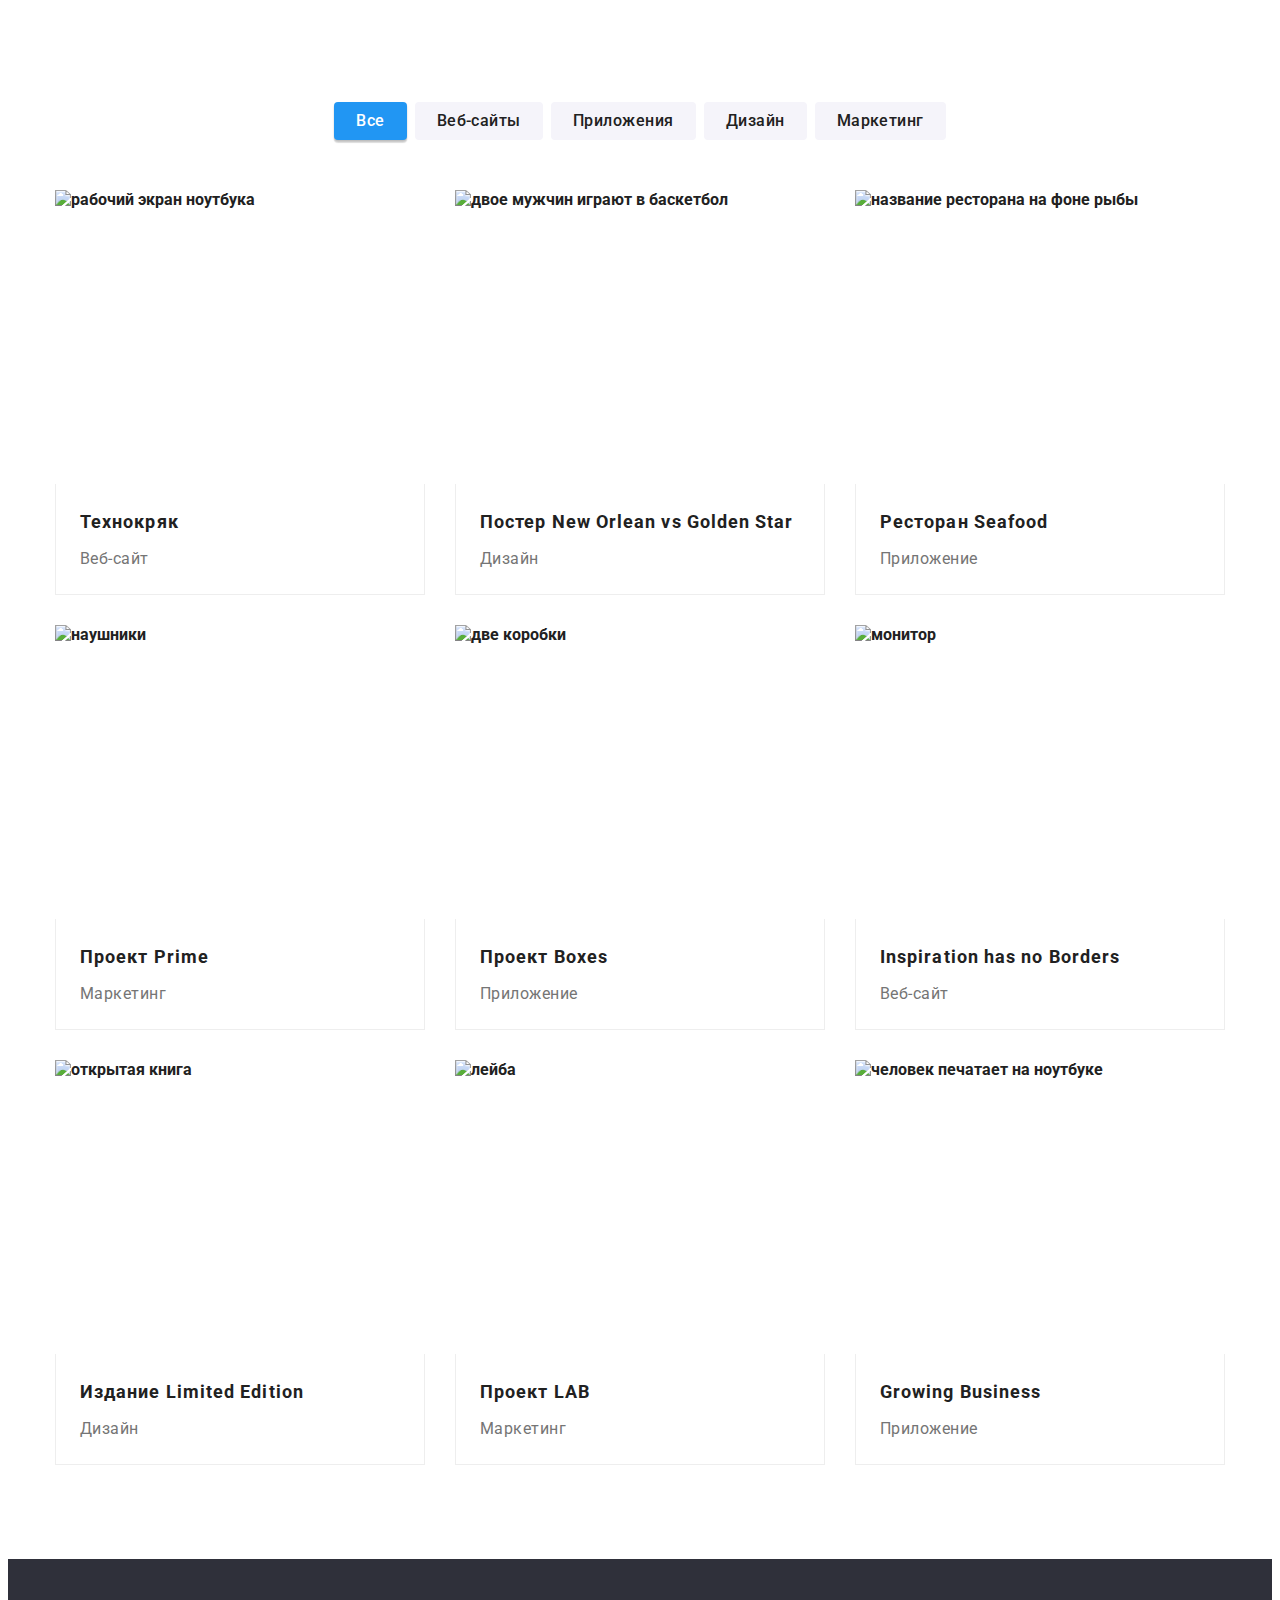
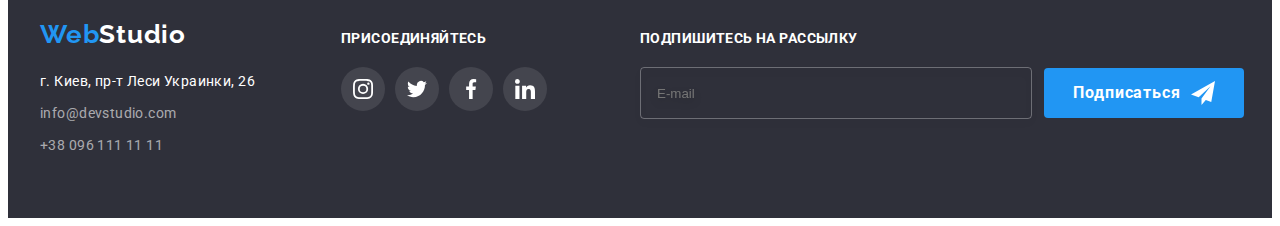
==== commit 81fb9417: "Saved img from section Portfolio" ====
--- a/portfolio.html
+++ b/portfolio.html
@@ -23,7 +23,7 @@
   <body>
     <!-- Хедер -->
 
-    <header class="header">
+    <!-- <header class="header">
       <div class="header__container container">
         <a class="header__logo logo logo--black" href="./index.html" lang="en"
           ><span class="logo__span">Web</span>Studio</a
@@ -60,7 +60,7 @@
           </li>
         </ul>
       </div>
-    </header>
+    </header> -->
 
     <!-- Основная часть страницы -->
 
--- a/css/main.min.css
+++ b/css/main.min.css
@@ -1 +1 @@
-:root{--main-color: #212121;--text-color: #757575;--additional-color: #ffffff;--hoover-color: #2196f3;--hoover-color-main-button: #188ce8;--border-coloor: #ececec;--icon-color: #afb1b8;--main-background-color: #ffffff;--footer-background-color: #2f303a;--additional-background-color: #f5f4fa;--hero-background-color: #c4c4c4}body{font-family:roboto,sans-serif;font-style:normal;font-weight:700;color:var(--main-color);background-color:var(--main-background-color)}h1,h2,h3,p,ul,a,span,button{padding:0;margin:0;list-style-type:none}img{display:block;max-width:100%;height:auto}.container{width:100%;padding:0 15px;margin-left:auto;margin-right:auto}@media screen and (min-width: 480px){.container{max-width:480px}}@media screen and (min-width: 768px){.container{max-width:768px}}@media screen and (min-width: 1200px){.container{max-width:1200px}}.logo{font-family:Raleway;font-size:26px;line-height:1.19;letter-spacing:.03em;text-decoration:none}.logo__span{color:var(--hoover-color)}.logo--black{color:var(--main-color)}.logo--white{color:var(--additional-color)}.button{display:-webkit-box;display:-ms-flexbox;display:flex;-webkit-box-align:center;-ms-flex-align:center;align-items:center;-webkit-box-pack:center;-ms-flex-pack:center;justify-content:center;width:200px;height:50px;font-family:roboto,sans-serif;font-style:normal;font-weight:700;font-size:16px;line-height:1.88;letter-spacing:.06em;color:var(--additional-color);background-color:var(--hoover-color);border:0;border-radius:4px;cursor:pointer;-webkit-transition:background-color 250ms cubic-bezier(0.4, 0, 0.2, 1);transition:background-color 250ms cubic-bezier(0.4, 0, 0.2, 1)}.button:hover,.button:focus{background-color:var(--hoover-color-main-button)}.tittle{font-size:36px;line-height:1.17;letter-spacing:.03em;text-align:center}@media screen and (min-width: 768px){.cardSet{display:-webkit-box;display:-ms-flexbox;display:flex;-webkit-box-align:center;-ms-flex-align:center;align-items:center;-webkit-box-pack:center;-ms-flex-pack:center;justify-content:center;-ms-flex-wrap:wrap;flex-wrap:wrap;gap:30px}}.socialMedia{display:-webkit-box;display:-ms-flexbox;display:flex;-webkit-box-align:center;-ms-flex-align:center;align-items:center;-webkit-box-pack:center;-ms-flex-pack:center;justify-content:center;gap:10px}.socialMedia__link{display:-webkit-box;display:-ms-flexbox;display:flex;-webkit-box-align:center;-ms-flex-align:center;align-items:center;-webkit-box-pack:center;-ms-flex-pack:center;justify-content:center;width:44px;height:44px;border-radius:50%;outline:rgba(0,0,0,0);outline:rgba(0,0,0,0);cursor:pointer;-webkit-transition:color 250ms cubic-bezier(0.4, 0, 0.2, 1),background-color 250ms cubic-bezier(0.4, 0, 0.2, 1);transition:color 250ms cubic-bezier(0.4, 0, 0.2, 1),background-color 250ms cubic-bezier(0.4, 0, 0.2, 1)}.socialMedia__icon{fill:currentColor}.socialMedia__link--white{color:var(--icon-color);background-color:var(--main-background-color)}.socialMedia__link--dark{color:var(--additional-color);background-color:rgba(255,255,255,.1)}.socialMedia__link:hover,.socialMedia__link:focus{color:var(--additional-color);background-color:var(--hoover-color)}.header{padding-top:24px;padding-bottom:25px;border-bottom:1px solid #ececec}.header__container{display:-webkit-box;display:-ms-flexbox;display:flex;-webkit-box-align:center;-ms-flex-align:center;align-items:center}.header__logo{margin-right:93px}.nav__list{display:-webkit-box;display:-ms-flexbox;display:flex;-webkit-box-align:center;-ms-flex-align:center;align-items:center;gap:50px;margin-right:305px;font-weight:500;font-size:14px}.nav__item{display:block;position:relative}.nav__link{padding:20px 0;line-height:1.14;letter-spacing:.02em;text-decoration:none;color:var(--main-color);-webkit-transition:color 250ms cubic-bezier(0.4, 0, 0.2, 1);transition:color 250ms cubic-bezier(0.4, 0, 0.2, 1)}.nav__link:hover,.nav__link:focus{color:var(--hoover-color)}.nav__link--current{padding-bottom:33px;color:var(--hoover-color)}.nav__link--current::after{content:"";display:block;width:100%;height:4px;background:var(--hoover-color);border-radius:2px;position:absolute;bottom:-33px}.header__contacts{display:-webkit-box;display:-ms-flexbox;display:flex;-webkit-box-align:center;-ms-flex-align:center;align-items:center;gap:30px}.contacts__link{display:-webkit-box;display:-ms-flexbox;display:flex;-webkit-box-align:center;-ms-flex-align:center;align-items:center;font-weight:500;font-size:14px;line-height:1.14;letter-spacing:.02em;text-decoration:none;color:var(--text-color);-webkit-transition:color 250ms cubic-bezier(0.4, 0, 0.2, 1);transition:color 250ms cubic-bezier(0.4, 0, 0.2, 1)}.contacts__link:hover,.contacts__link:focus{color:var(--hoover-color)}.contacts__icon{margin-right:10px;fill:currentColor}.hero{padding:118px 0;text-align:center;background-position:center;background-repeat:no-repeat;background-size:cover;background-color:var(--hero-background-color);background-image:-webkit-gradient(linear, left top, left bottom, from(rgba(47, 48, 58, 0.4)), to(rgba(47, 48, 58, 0.4))),url(../images/studio/hero/hero_mob.jpeg);background-image:linear-gradient(rgba(47, 48, 58, 0.4), rgba(47, 48, 58, 0.4)),url(../images/studio/hero/hero_mob.jpeg)}@media(min-device-pixel-ratio: 2),(-webkit-min-device-pixel-ratio: 2),(min-resolution: 192dpi),(min-resolution: 2dppx){.hero{background-image:-webkit-gradient(linear, left top, left bottom, from(rgba(47, 48, 58, 0.4)), to(rgba(47, 48, 58, 0.4))),url(../images/studio/hero/hero@2x_mob.jpeg);background-image:linear-gradient(rgba(47, 48, 58, 0.4), rgba(47, 48, 58, 0.4)),url(../images/studio/hero/hero@2x_mob.jpeg)}}@media screen and (min-width: 768px){.hero{background-image:-webkit-gradient(linear, left top, left bottom, from(rgba(47, 48, 58, 0.4)), to(rgba(47, 48, 58, 0.4))),url(../images/studio/hero/hero_tab.jpeg);background-image:linear-gradient(rgba(47, 48, 58, 0.4), rgba(47, 48, 58, 0.4)),url(../images/studio/hero/hero_tab.jpeg)}}@media screen and (min-width: 768px)and (min-device-pixel-ratio: 2),screen and (min-width: 768px)and (-webkit-min-device-pixel-ratio: 2),screen and (min-width: 768px)and (min-resolution: 192dpi),screen and (min-width: 768px)and (min-resolution: 2dppx){.hero{background-image:-webkit-gradient(linear, left top, left bottom, from(rgba(47, 48, 58, 0.4)), to(rgba(47, 48, 58, 0.4))),url(../images/studio/hero/hero@2x_tab.jpeg);background-image:linear-gradient(rgba(47, 48, 58, 0.4), rgba(47, 48, 58, 0.4)),url(../images/studio/hero/hero@2x_tab.jpeg)}}@media screen and (min-width: 1200px){.hero{padding:200px 0;background-image:-webkit-gradient(linear, left top, left bottom, from(rgba(47, 48, 58, 0.4)), to(rgba(47, 48, 58, 0.4))),url(../images/studio/hero/hero_des.jpeg);background-image:linear-gradient(rgba(47, 48, 58, 0.4), rgba(47, 48, 58, 0.4)),url(../images/studio/hero/hero_des.jpeg)}}@media screen and (min-width: 1200px)and (min-device-pixel-ratio: 2),screen and (min-width: 1200px)and (-webkit-min-device-pixel-ratio: 2),screen and (min-width: 1200px)and (min-resolution: 192dpi),screen and (min-width: 1200px)and (min-resolution: 2dppx){.hero{background-image:-webkit-gradient(linear, left top, left bottom, from(rgba(47, 48, 58, 0.4)), to(rgba(47, 48, 58, 0.4))),url(../images/studio/hero/hero@2x_des.jpeg);background-image:linear-gradient(rgba(47, 48, 58, 0.4), rgba(47, 48, 58, 0.4)),url(../images/studio/hero/hero@2x_des.jpeg)}}.hero__tittle{margin:auto;margin-bottom:30px;width:360px;font-weight:900;font-size:26px;line-height:1.62;letter-spacing:.06em;text-transform:uppercase;color:var(--additional-color)}@media screen and (min-width: 1200px){.hero__tittle{width:696px;font-size:44px;line-height:1.36}}.hero__button{margin:auto}.features{padding:60px 0}@media screen and (min-width: 1200px){.features{padding:94px 0}}@media screen and (min-width: 768px){.features__container{display:-webkit-box;display:-ms-flexbox;display:flex;gap:30px;-ms-flex-wrap:wrap;flex-wrap:wrap}}.features__card{width:100%;min-height:226px}@media screen and (min-width: 768px){.features__card{width:354px;min-height:251px}}@media screen and (min-width: 1200px){.features__card{width:270px}}@media screen and (max-width: 767px){.features__card:not(:last-child){margin-bottom:30px}}.features__logo{display:-webkit-box;display:-ms-flexbox;display:flex;-webkit-box-align:center;-ms-flex-align:center;align-items:center;-webkit-box-pack:center;-ms-flex-pack:center;justify-content:center;width:100%;height:120px;margin-bottom:30px;border-radius:4px;background-color:var(--additional-background-color)}.features__name{margin-bottom:10px;font-size:14px;line-height:1.14;letter-spacing:.03em;text-transform:uppercase}@media screen and (max-width: 767px){.features__name{text-align:center}}.features__text{font-weight:400;font-size:14px;line-height:1.71;letter-spacing:.03em;color:var(--text-color)}.products{padding-bottom:94px}.products__tittle{margin-bottom:50px}.products__cardSet{position:relative}.products__thumb{display:-webkit-box;display:-ms-flexbox;display:flex;-webkit-box-align:center;-ms-flex-align:center;align-items:center;-webkit-box-pack:center;-ms-flex-pack:center;justify-content:center;width:370px;height:70px;background:rgba(47,48,58,.8);position:absolute;bottom:0}.products__discription{font-size:14px;line-height:1.14;text-align:center;letter-spacing:.03em;text-transform:uppercase;color:var(--additional-color)}@media screen and (max-width: 1199px){.products{display:none}}.team{padding:60px 0;background-color:var(--additional-background-color)}@media screen and (min-width: 1200px){.team{padding:94px 0}}.team__tittle{margin-bottom:30px}@media screen and (min-width: 1200px){.team__tittle{margin-bottom:50px}}.team__card{padding-bottom:24px;background:var(--main-background-color);-webkit-box-shadow:0px 1px 3px rgba(0,0,0,.12),0px 1px 1px rgba(0,0,0,.14),0px 2px 1px rgba(0,0,0,.2);box-shadow:0px 1px 3px rgba(0,0,0,.12),0px 1px 1px rgba(0,0,0,.14),0px 2px 1px rgba(0,0,0,.2);border-radius:0px 0px 4px 4px}@media screen and (min-width: 1200px){.team__card{padding-bottom:30px}}@media screen and (max-width: 767px){.team__card:not(:last-child){margin-bottom:30px}}.team__img{margin-bottom:30px}.team__name{margin-bottom:10px;font-weight:500;font-size:16px;line-height:1.19;letter-spacing:.03em;text-align:center}.team__position{margin-bottom:16px;font-weight:400;font-size:16px;line-height:1.19;letter-spacing:.03em;color:var(--text-color);text-align:center}.clients{padding:60px 0}@media screen and (min-width: 1200px){.clients{padding:94px 0}}.clients__cardSet{display:-webkit-box;display:-ms-flexbox;display:flex;-webkit-box-align:center;-ms-flex-align:center;align-items:center;-webkit-box-pack:center;-ms-flex-pack:center;justify-content:center;-ms-flex-wrap:wrap;flex-wrap:wrap;gap:30px}.clients__tittle{margin-bottom:30px}@media screen and (min-width: 1200px){.clients__tittle{margin-bottom:50px}}.clients__icon{fill:currentColor}.clients__link{display:-webkit-box;display:-ms-flexbox;display:flex;-webkit-box-align:center;-ms-flex-align:center;align-items:center;-webkit-box-pack:center;-ms-flex-pack:center;justify-content:center;width:210px;height:92px;border:1px solid var(--icon-color);border-radius:4px;color:var(--icon-color);cursor:pointer;-webkit-transition:color 250ms cubic-bezier(0.4, 0, 0.2, 1),border 250ms cubic-bezier(0.4, 0, 0.2, 1);transition:color 250ms cubic-bezier(0.4, 0, 0.2, 1),border 250ms cubic-bezier(0.4, 0, 0.2, 1)}.clients__link:hover,.clients__link:focus{color:var(--hoover-color);border:1px solid var(--hoover-color)}@media screen and (min-width: 768px){.clients__link{width:226px}}@media screen and (min-width: 1200px){.clients__link{width:170px}}.portfolio{padding:94px 0}.portfolio__menu{display:-webkit-box;display:-ms-flexbox;display:flex;-webkit-box-align:center;-ms-flex-align:center;align-items:center;-webkit-box-pack:center;-ms-flex-pack:center;justify-content:center;gap:8px;margin-bottom:50px}.menu__button{padding:6px 22px;font-family:roboto,sans-serif;font-style:normal;font-weight:500;font-size:16px;line-height:1.62;letter-spacing:.03em;color:var(--main-color);background-color:var(--additional-background-color);border:0 solid rgba(0,0,0,0);border-radius:4px;cursor:pointer;-webkit-transition:color 250ms cubic-bezier(0.4, 0, 0.2, 1),background-color 250ms cubic-bezier(0.4, 0, 0.2, 1),-webkit-box-shadow 250ms cubic-bezier(0.4, 0, 0.2, 1);transition:color 250ms cubic-bezier(0.4, 0, 0.2, 1),background-color 250ms cubic-bezier(0.4, 0, 0.2, 1),-webkit-box-shadow 250ms cubic-bezier(0.4, 0, 0.2, 1);transition:color 250ms cubic-bezier(0.4, 0, 0.2, 1),background-color 250ms cubic-bezier(0.4, 0, 0.2, 1),box-shadow 250ms cubic-bezier(0.4, 0, 0.2, 1);transition:color 250ms cubic-bezier(0.4, 0, 0.2, 1),background-color 250ms cubic-bezier(0.4, 0, 0.2, 1),box-shadow 250ms cubic-bezier(0.4, 0, 0.2, 1),-webkit-box-shadow 250ms cubic-bezier(0.4, 0, 0.2, 1)}.menu__button--current,.menu__button:hover,.menu__button:focus{color:var(--additional-color);background-color:var(--hoover-color);-webkit-box-shadow:0px 3px 1px rgba(0,0,0,.1),0px 1px 2px rgba(0,0,0,.08),0px 2px 2px rgba(0,0,0,.12);box-shadow:0px 3px 1px rgba(0,0,0,.1),0px 1px 2px rgba(0,0,0,.08),0px 2px 2px rgba(0,0,0,.12)}.portfolio__cardSet{-ms-flex-wrap:wrap;flex-wrap:wrap}.card{background:var(--main-background-color);cursor:pointer;-webkit-transition:-webkit-box-shadow 250ms cubic-bezier(0.4, 0, 0.2, 1);transition:-webkit-box-shadow 250ms cubic-bezier(0.4, 0, 0.2, 1);transition:box-shadow 250ms cubic-bezier(0.4, 0, 0.2, 1);transition:box-shadow 250ms cubic-bezier(0.4, 0, 0.2, 1), -webkit-box-shadow 250ms cubic-bezier(0.4, 0, 0.2, 1);position:relative}.card__imgWrapper{position:relative;overflow:hidden}.card__discription{padding:20px 24px;border:1px solid #eee;border-top:none}.card__tittle{margin-bottom:4px;font-size:18px;line-height:2;letter-spacing:.06em}.card__text{font-weight:400;font-size:16px;line-height:1.88;letter-spacing:.03em;color:var(--text-color)}.card:hover,.card:focus{-webkit-box-shadow:0px 1px 1px rgba(0,0,0,.12),0px 4px 4px rgba(0,0,0,.06),1px 4px 6px rgba(0,0,0,.16);box-shadow:0px 1px 1px rgba(0,0,0,.12),0px 4px 4px rgba(0,0,0,.06),1px 4px 6px rgba(0,0,0,.16)}.overlay{display:-webkit-box;display:-ms-flexbox;display:flex;-webkit-box-pack:center;-ms-flex-pack:center;justify-content:center;-webkit-box-align:center;-ms-flex-align:center;align-items:center;width:370px;height:294px;background-color:var(--hoover-color);position:absolute;top:100%;-webkit-transition:-webkit-transform 250ms cubic-bezier(0.4, 0, 0.2, 1);transition:-webkit-transform 250ms cubic-bezier(0.4, 0, 0.2, 1);transition:transform 250ms cubic-bezier(0.4, 0, 0.2, 1);transition:transform 250ms cubic-bezier(0.4, 0, 0.2, 1), -webkit-transform 250ms cubic-bezier(0.4, 0, 0.2, 1)}.overlay__text{display:block;padding:63px 24px;font-weight:400;font-size:18px;line-height:1.56;letter-spacing:.03em;color:var(--additional-color)}.card:hover .overlay{-webkit-transform:translateY(-100%);transform:translateY(-100%);overflow:visible}.footer{padding:60px 0;background-color:var(--footer-background-color)}@media screen and (min-width: 768px){.footer__container{display:-webkit-box;display:-ms-flexbox;display:flex;-webkit-box-align:baseline;-ms-flex-align:baseline;align-items:baseline;-ms-flex-wrap:wrap;flex-wrap:wrap}}@media screen and (min-width: 1200px){.footer__container{-ms-flex-wrap:nowrap;flex-wrap:nowrap}}.footer__main{text-align:center;margin:0 0 60px 0}@media screen and (min-width: 768px){.footer__main{margin:0 165px 60px 61px}}@media screen and (min-width: 1200px){.footer__main{text-align:left;margin:0 70px 0 0px}}.footer__logo{display:block;margin-bottom:20px}.footer__address{display:inline-block;width:231px;margin-bottom:8px;font-weight:400;font-style:normal;font-size:14px;line-height:1.71;letter-spacing:.03em;color:var(--additional-color)}.footer__item:not(:last-child){margin-bottom:8px}.footer__contact{font-weight:400;font-size:14px;line-height:1.71;letter-spacing:.03em;color:rgba(255,255,255,.6);text-decoration:none;-webkit-transition:color 250ms cubic-bezier(0.4, 0, 0.2, 1);transition:color 250ms cubic-bezier(0.4, 0, 0.2, 1)}.footer__contact:hover,.footer__contact:focus{color:var(--hoover-color)}@media screen and (max-width: 1199px){.footer__connect{margin-bottom:60px}}.connect__tittle{display:block;text-align:center;margin-bottom:20px;font-weight:700;font-size:14px;line-height:1.14;letter-spacing:.03em;text-transform:uppercase;color:var(--additional-color)}@media screen and (min-width: 1200px){.connect__tittle{text-align:left}}@media screen and (min-width: 1200px){.connect__socialMedia{margin-right:93px}}@media screen and (min-width: 768px){.subscribe{margin-right:auto;margin-left:auto;text-align:center}}.subscribe__tittle{display:block;text-align:center;margin-bottom:20px;font-weight:700;font-size:14px;line-height:1.14;letter-spacing:.03em;text-transform:uppercase;color:var(--additional-color)}@media screen and (min-width: 1200px){.subscribe__tittle{text-align:left}}@media screen and (min-width: 1200px){.subscribe__form{display:-webkit-box;display:-ms-flexbox;display:flex;-webkit-box-align:center;-ms-flex-align:center;align-items:center;-webkit-box-pack:center;-ms-flex-pack:center;justify-content:center;gap:12px}}.subscribe__field{width:100%;height:50px;margin-bottom:20px;padding:0 16px;color:var(--additional-color);background-color:rgba(0,0,0,0);outline:rgba(0,0,0,0);border:1px solid rgba(255,255,255,.3);-webkit-filter:drop-shadow(0px 4px 4px rgba(0, 0, 0, 0.15));filter:drop-shadow(0px 4px 4px rgba(0, 0, 0, 0.15));border-radius:4px}.subscribe__field:-webkit-autofill,.subscribe__field:-webkit-autofill:hover,.subscribe__field:-webkit-autofill:focus{border:1px solid green;-webkit-text-fill-color:var(--additional-color);-webkit-transition:background-color 5000s ease-in-out 0s;transition:background-color 5000s ease-in-out 0s}@media screen and (min-width: 768px){.subscribe__field{width:450px}}@media screen and (min-width: 1200px){.subscribe__field{width:358px;margin-bottom:0}}.subscribe__button{margin:0 auto;gap:10px}.backdrop{position:fixed;top:0;left:0;width:100%;height:100%;background-color:rgba(0,0,0,.2);opacity:1;-webkit-transition:opacity 250ms cubic-bezier(0.4, 0, 0.2, 1);transition:opacity 250ms cubic-bezier(0.4, 0, 0.2, 1)}.backdrop--is-hidden{opacity:0;pointer-events:none}.backdrop--is-hidden .backdrop__modal{-webkit-transform:translate(-50%, -50%) scale(0);transform:translate(-50%, -50%) scale(0)}.modal{position:absolute;position:relative;top:50%;left:50%;width:450px;height:609px;padding:40px;background:var(--main-background-color);-webkit-box-shadow:0px 1px 3px rgba(0,0,0,.12),0px 1px 1px rgba(0,0,0,.14),0px 2px 1px rgba(0,0,0,.2);box-shadow:0px 1px 3px rgba(0,0,0,.12),0px 1px 1px rgba(0,0,0,.14),0px 2px 1px rgba(0,0,0,.2);border-radius:4px;-webkit-transform:translate(-50%, -50%) scale(1);transform:translate(-50%, -50%) scale(1);-webkit-transition:translate 250ms cubic-bezier(0.4, 0, 0.2, 1);transition:translate 250ms cubic-bezier(0.4, 0, 0.2, 1)}@media screen and (min-width: 1200px){.modal{width:528px;height:581px}}.modal__buttonClose{display:-webkit-box;display:-ms-flexbox;display:flex;-webkit-box-align:center;-ms-flex-align:center;align-items:center;-webkit-box-pack:center;-ms-flex-pack:center;justify-content:center;position:absolute;top:8px;right:8px;width:30px;height:30px;color:var(--main-color);background-color:var(--main-background-color);border:1px solid rgba(0,0,0,.1);border-radius:50%;outline:rgba(0,0,0,0);cursor:pointer;-webkit-transition:color 250ms cubic-bezier(0.4, 0, 0.2, 1);transition:color 250ms cubic-bezier(0.4, 0, 0.2, 1)}.modal__buttonClose:hover,.modal__buttonClose:focus{color:var(--hoover-color)}.modal__icon{fill:currentColor}.modal__tittle{display:inline-block;text-align:center;font-weight:700;font-size:20px;line-height:1.15;letter-spacing:.03em;color:var(--main-color)}.modal__form{margin-top:12px;display:-webkit-box;display:-ms-flexbox;display:flex;-webkit-box-orient:vertical;-webkit-box-direction:normal;-ms-flex-direction:column;flex-direction:column}.form__label{position:relative}.form__name{display:block;margin-bottom:4px;font-weight:400;font-size:12px;line-height:1.17;letter-spacing:.01em;color:var(--text-color)}.form__field{display:block;margin-bottom:10px;padding:0 42px;width:100%;height:40px;border:1px solid rgba(33,33,33,.2);border-radius:4px;outline:rgba(0,0,0,0)}.form__field:focus-within~.form__icon{fill:var(--hoover-color)}.form__icon{position:absolute;left:12px;bottom:11px;-webkit-transform:translateY(-50%);transform:translateY(-50%);fill:var(--main-color);-webkit-transition:fill 250ms cubic-bezier(0.4, 0, 0.2, 1);transition:fill 250ms cubic-bezier(0.4, 0, 0.2, 1)}.form__textarea{padding:12px 16px;margin-bottom:20px;width:100%;height:120px;border:1px solid rgba(33,33,33,.2);border-radius:4px;outline:rgba(0,0,0,0);resize:none}.form__textarea::-webkit-input-placeholder{font-weight:400;font-size:12px;line-height:1.17;letter-spacing:.01em;color:rgba(117,117,117,.5)}.form__textarea::-moz-placeholder{font-weight:400;font-size:12px;line-height:1.17;letter-spacing:.01em;color:rgba(117,117,117,.5)}.form__textarea:-ms-input-placeholder{font-weight:400;font-size:12px;line-height:1.17;letter-spacing:.01em;color:rgba(117,117,117,.5)}.form__textarea::-ms-input-placeholder{font-weight:400;font-size:12px;line-height:1.17;letter-spacing:.01em;color:rgba(117,117,117,.5)}.form__textarea::placeholder{font-weight:400;font-size:12px;line-height:1.17;letter-spacing:.01em;color:rgba(117,117,117,.5)}.form__field:focus-within,.form__textarea:focus-within{border-color:#2196f3}.form__checkbox{display:-webkit-inline-box;display:-ms-inline-flexbox;display:inline-flex;-webkit-box-align:baseline;-ms-flex-align:baseline;align-items:baseline;-webkit-box-pack:center;-ms-flex-pack:center;justify-content:center;margin-bottom:30px}@media screen and (min-width: 1200px){.form__checkbox{padding-left:12px;padding-right:11px}}.checkbox__field{position:absolute;width:1px;height:1px;margin:-1px;border:0;padding:0;white-space:nowrap;-webkit-clip-path:inset(100%);clip-path:inset(100%);clip:rect(0 0 0 0);overflow:hidden}.checkbox__field:focus-within+.checkbox__custom{border-color:var(--hoover-color)}.checkbox__field:checked+.checkbox__custom{border-color:var(--hoover-color);background-color:var(--hoover-color)}.checkbox__custom{display:-webkit-box;display:-ms-flexbox;display:flex;-webkit-box-align:center;-ms-flex-align:center;align-items:center;-webkit-box-pack:center;-ms-flex-pack:center;justify-content:center;margin-right:8px;width:16px;height:15px;border:1px solid #000;-webkit-box-shadow:0px 4px 4px rgba(0,0,0,.25);box-shadow:0px 4px 4px rgba(0,0,0,.25);border-radius:1px;background-color:var(--main-background-color);-webkit-transition-property:color;transition-property:color;-webkit-transition-property:border-color;transition-property:border-color;-webkit-transition-property:background-color;transition-property:background-color;-webkit-transition-duration:250ms;transition-duration:250ms;-webkit-transition-timing-function:cubic-bezier(0.4, 0, 0.2, 1);transition-timing-function:cubic-bezier(0.4, 0, 0.2, 1)}.checkbox__icon{fill:var(--additional-color)}.checkbox__name{font-weight:400;font-size:12px;line-height:1.16;letter-spacing:.03em;color:var(--text-color);-webkit-user-select:none;-moz-user-select:none;-ms-user-select:none;user-select:none}@media screen and (min-width: 1200px){.checkbox__name{font-size:14px;line-height:1.7}}.checkbox__terms{color:var(--hoover-color)}.button__submit{margin:auto}.button__submit:hover,.button__submit:focus{background-color:var(--hoover-color-main-button)}/*# sourceMappingURL=main.min.css.map */+:root{--main-color: #212121;--text-color: #757575;--additional-color: #ffffff;--hoover-color: #2196f3;--hoover-color-main-button: #188ce8;--border-coloor: #ececec;--icon-color: #afb1b8;--main-background-color: #ffffff;--footer-background-color: #2f303a;--additional-background-color: #f5f4fa;--hero-background-color: #c4c4c4}body{font-family:roboto,sans-serif;font-style:normal;font-weight:700;color:var(--main-color);background-color:var(--main-background-color)}h1,h2,h3,p,ul,a,span,button{padding:0;margin:0;list-style-type:none}img{display:block;max-width:100%;height:auto}.container{width:100%;padding:0 15px;margin-left:auto;margin-right:auto}@media screen and (min-width: 480px){.container{max-width:480px}}@media screen and (min-width: 768px){.container{max-width:768px}}@media screen and (min-width: 1200px){.container{max-width:1200px}}.logo{font-family:Raleway;font-size:26px;line-height:1.19;letter-spacing:.03em;text-decoration:none}.logo__span{color:var(--hoover-color)}.logo--black{color:var(--main-color)}.logo--white{color:var(--additional-color)}.button{display:-webkit-box;display:-ms-flexbox;display:flex;-webkit-box-align:center;-ms-flex-align:center;align-items:center;-webkit-box-pack:center;-ms-flex-pack:center;justify-content:center;width:200px;height:50px;font-family:roboto,sans-serif;font-style:normal;font-weight:700;font-size:16px;line-height:1.88;letter-spacing:.06em;color:var(--additional-color);background-color:var(--hoover-color);border:0;border-radius:4px;cursor:pointer;-webkit-transition:background-color 250ms cubic-bezier(0.4, 0, 0.2, 1);transition:background-color 250ms cubic-bezier(0.4, 0, 0.2, 1)}.button:hover,.button:focus{background-color:var(--hoover-color-main-button)}.tittle{font-size:36px;line-height:1.17;letter-spacing:.03em;text-align:center}@media screen and (min-width: 768px){.cardSet{display:-webkit-box;display:-ms-flexbox;display:flex;-webkit-box-align:center;-ms-flex-align:center;align-items:center;-webkit-box-pack:center;-ms-flex-pack:center;justify-content:center;-ms-flex-wrap:wrap;flex-wrap:wrap;gap:30px}}.socialMedia{display:-webkit-box;display:-ms-flexbox;display:flex;-webkit-box-align:center;-ms-flex-align:center;align-items:center;-webkit-box-pack:center;-ms-flex-pack:center;justify-content:center;gap:10px}.socialMedia__link{display:-webkit-box;display:-ms-flexbox;display:flex;-webkit-box-align:center;-ms-flex-align:center;align-items:center;-webkit-box-pack:center;-ms-flex-pack:center;justify-content:center;width:44px;height:44px;border-radius:50%;outline:rgba(0,0,0,0);outline:rgba(0,0,0,0);cursor:pointer;-webkit-transition:color 250ms cubic-bezier(0.4, 0, 0.2, 1),background-color 250ms cubic-bezier(0.4, 0, 0.2, 1);transition:color 250ms cubic-bezier(0.4, 0, 0.2, 1),background-color 250ms cubic-bezier(0.4, 0, 0.2, 1)}.socialMedia__icon{fill:currentColor}.socialMedia__link--white{color:var(--icon-color);background-color:var(--main-background-color)}.socialMedia__link--dark{color:var(--additional-color);background-color:rgba(255,255,255,.1)}.socialMedia__link:hover,.socialMedia__link:focus{color:var(--additional-color);background-color:var(--hoover-color)}.header{padding-top:24px;padding-bottom:25px;border-bottom:1px solid #ececec}.header__container{display:-webkit-box;display:-ms-flexbox;display:flex;-webkit-box-align:center;-ms-flex-align:center;align-items:center}.header__logo{margin-right:93px}.nav__list{display:-webkit-box;display:-ms-flexbox;display:flex;-webkit-box-align:center;-ms-flex-align:center;align-items:center;gap:50px;margin-right:305px;font-weight:500;font-size:14px}.nav__item{display:block;position:relative}.nav__link{padding:20px 0;line-height:1.14;letter-spacing:.02em;text-decoration:none;color:var(--main-color);-webkit-transition:color 250ms cubic-bezier(0.4, 0, 0.2, 1);transition:color 250ms cubic-bezier(0.4, 0, 0.2, 1)}.nav__link:hover,.nav__link:focus{color:var(--hoover-color)}.nav__link--current{padding-bottom:33px;color:var(--hoover-color)}.nav__link--current::after{content:"";display:block;width:100%;height:4px;background:var(--hoover-color);border-radius:2px;position:absolute;bottom:-33px}.header__contacts{display:-webkit-box;display:-ms-flexbox;display:flex;-webkit-box-align:center;-ms-flex-align:center;align-items:center;gap:30px}.contacts__link{display:-webkit-box;display:-ms-flexbox;display:flex;-webkit-box-align:center;-ms-flex-align:center;align-items:center;font-weight:500;font-size:14px;line-height:1.14;letter-spacing:.02em;text-decoration:none;color:var(--text-color);-webkit-transition:color 250ms cubic-bezier(0.4, 0, 0.2, 1);transition:color 250ms cubic-bezier(0.4, 0, 0.2, 1)}.contacts__link:hover,.contacts__link:focus{color:var(--hoover-color)}.contacts__icon{margin-right:10px;fill:currentColor}.hero{padding:118px 0;text-align:center;background-position:center;background-repeat:no-repeat;background-size:cover;background-color:var(--hero-background-color);background-image:-webkit-gradient(linear, left top, left bottom, from(rgba(47, 48, 58, 0.4)), to(rgba(47, 48, 58, 0.4))),url(../images/studio/hero/hero_mob.jpeg);background-image:linear-gradient(rgba(47, 48, 58, 0.4), rgba(47, 48, 58, 0.4)),url(../images/studio/hero/hero_mob.jpeg)}@media(min-device-pixel-ratio: 2),(-webkit-min-device-pixel-ratio: 2),(min-resolution: 192dpi),(min-resolution: 2dppx){.hero{background-image:-webkit-gradient(linear, left top, left bottom, from(rgba(47, 48, 58, 0.4)), to(rgba(47, 48, 58, 0.4))),url(../images/studio/hero/hero@2x_mob.jpeg);background-image:linear-gradient(rgba(47, 48, 58, 0.4), rgba(47, 48, 58, 0.4)),url(../images/studio/hero/hero@2x_mob.jpeg)}}@media screen and (min-width: 768px){.hero{background-image:-webkit-gradient(linear, left top, left bottom, from(rgba(47, 48, 58, 0.4)), to(rgba(47, 48, 58, 0.4))),url(../images/studio/hero/hero_tab.jpeg);background-image:linear-gradient(rgba(47, 48, 58, 0.4), rgba(47, 48, 58, 0.4)),url(../images/studio/hero/hero_tab.jpeg)}}@media screen and (min-width: 768px)and (min-device-pixel-ratio: 2),screen and (min-width: 768px)and (-webkit-min-device-pixel-ratio: 2),screen and (min-width: 768px)and (min-resolution: 192dpi),screen and (min-width: 768px)and (min-resolution: 2dppx){.hero{background-image:-webkit-gradient(linear, left top, left bottom, from(rgba(47, 48, 58, 0.4)), to(rgba(47, 48, 58, 0.4))),url(../images/studio/hero/hero@2x_tab.jpeg);background-image:linear-gradient(rgba(47, 48, 58, 0.4), rgba(47, 48, 58, 0.4)),url(../images/studio/hero/hero@2x_tab.jpeg)}}@media screen and (min-width: 1200px){.hero{padding:200px 0;background-image:-webkit-gradient(linear, left top, left bottom, from(rgba(47, 48, 58, 0.4)), to(rgba(47, 48, 58, 0.4))),url(../images/studio/hero/hero_des.jpeg);background-image:linear-gradient(rgba(47, 48, 58, 0.4), rgba(47, 48, 58, 0.4)),url(../images/studio/hero/hero_des.jpeg)}}@media screen and (min-width: 1200px)and (min-device-pixel-ratio: 2),screen and (min-width: 1200px)and (-webkit-min-device-pixel-ratio: 2),screen and (min-width: 1200px)and (min-resolution: 192dpi),screen and (min-width: 1200px)and (min-resolution: 2dppx){.hero{background-image:-webkit-gradient(linear, left top, left bottom, from(rgba(47, 48, 58, 0.4)), to(rgba(47, 48, 58, 0.4))),url(../images/studio/hero/hero@2x_des.jpeg);background-image:linear-gradient(rgba(47, 48, 58, 0.4), rgba(47, 48, 58, 0.4)),url(../images/studio/hero/hero@2x_des.jpeg)}}.hero__tittle{margin:auto;margin-bottom:30px;width:360px;font-weight:900;font-size:26px;line-height:1.62;letter-spacing:.06em;text-transform:uppercase;color:var(--additional-color)}@media screen and (min-width: 1200px){.hero__tittle{width:696px;font-size:44px;line-height:1.36}}.hero__button{margin:auto}.features{padding:60px 0}@media screen and (min-width: 1200px){.features{padding:94px 0}}@media screen and (min-width: 768px){.features__container{display:-webkit-box;display:-ms-flexbox;display:flex;gap:30px;-ms-flex-wrap:wrap;flex-wrap:wrap}}.features__card{width:100%;min-height:226px}@media screen and (min-width: 768px){.features__card{width:354px;min-height:251px}}@media screen and (min-width: 1200px){.features__card{width:270px}}@media screen and (max-width: 767px){.features__card:not(:last-child){margin-bottom:30px}}.features__logo{display:-webkit-box;display:-ms-flexbox;display:flex;-webkit-box-align:center;-ms-flex-align:center;align-items:center;-webkit-box-pack:center;-ms-flex-pack:center;justify-content:center;width:100%;height:120px;margin-bottom:30px;border-radius:4px;background-color:var(--additional-background-color)}.features__name{margin-bottom:10px;font-size:14px;line-height:1.14;letter-spacing:.03em;text-transform:uppercase}@media screen and (max-width: 767px){.features__name{text-align:center}}.features__text{font-weight:400;font-size:14px;line-height:1.71;letter-spacing:.03em;color:var(--text-color)}.products{padding-bottom:94px}.products__tittle{margin-bottom:50px}.products__cardSet{position:relative}.products__thumb{display:-webkit-box;display:-ms-flexbox;display:flex;-webkit-box-align:center;-ms-flex-align:center;align-items:center;-webkit-box-pack:center;-ms-flex-pack:center;justify-content:center;width:370px;height:70px;background:rgba(47,48,58,.8);position:absolute;bottom:0}.products__discription{font-size:14px;line-height:1.14;text-align:center;letter-spacing:.03em;text-transform:uppercase;color:var(--additional-color)}@media screen and (max-width: 1199px){.products{display:none}}.team{padding:60px 0;background-color:var(--additional-background-color)}@media screen and (min-width: 1200px){.team{padding:94px 0}}.team__tittle{margin-bottom:30px}@media screen and (min-width: 1200px){.team__tittle{margin-bottom:50px}}.team__card{padding-bottom:24px;background:var(--main-background-color);-webkit-box-shadow:0px 1px 3px rgba(0,0,0,.12),0px 1px 1px rgba(0,0,0,.14),0px 2px 1px rgba(0,0,0,.2);box-shadow:0px 1px 3px rgba(0,0,0,.12),0px 1px 1px rgba(0,0,0,.14),0px 2px 1px rgba(0,0,0,.2);border-radius:0px 0px 4px 4px}@media screen and (min-width: 1200px){.team__card{padding-bottom:30px}}@media screen and (max-width: 767px){.team__card:not(:last-child){margin-bottom:30px}}.team__img{margin-bottom:30px}.team__name{margin-bottom:10px;font-weight:500;font-size:16px;line-height:1.19;letter-spacing:.03em;text-align:center}.team__position{margin-bottom:16px;font-weight:400;font-size:16px;line-height:1.19;letter-spacing:.03em;color:var(--text-color);text-align:center}.clients{padding:60px 0}@media screen and (min-width: 1200px){.clients{padding:94px 0}}.clients__cardSet{display:-webkit-box;display:-ms-flexbox;display:flex;-webkit-box-align:center;-ms-flex-align:center;align-items:center;-webkit-box-pack:center;-ms-flex-pack:center;justify-content:center;-ms-flex-wrap:wrap;flex-wrap:wrap;gap:30px}.clients__tittle{margin-bottom:30px}@media screen and (min-width: 1200px){.clients__tittle{margin-bottom:50px}}.clients__icon{fill:currentColor}.clients__link{display:-webkit-box;display:-ms-flexbox;display:flex;-webkit-box-align:center;-ms-flex-align:center;align-items:center;-webkit-box-pack:center;-ms-flex-pack:center;justify-content:center;width:210px;height:92px;border:1px solid var(--icon-color);border-radius:4px;color:var(--icon-color);cursor:pointer;-webkit-transition:color 250ms cubic-bezier(0.4, 0, 0.2, 1),border 250ms cubic-bezier(0.4, 0, 0.2, 1);transition:color 250ms cubic-bezier(0.4, 0, 0.2, 1),border 250ms cubic-bezier(0.4, 0, 0.2, 1)}.clients__link:hover,.clients__link:focus{color:var(--hoover-color);border:1px solid var(--hoover-color)}@media screen and (min-width: 768px){.clients__link{width:226px}}@media screen and (min-width: 1200px){.clients__link{width:170px}}.portfolio{padding:60px 0}@media screen and (min-width: 768px){.portfolio{padding:94px 0}}.portfolio__menu{display:-webkit-box;display:-ms-flexbox;display:flex;-webkit-box-align:center;-ms-flex-align:center;align-items:center;-webkit-box-pack:start;-ms-flex-pack:start;justify-content:flex-start;-ms-flex-wrap:wrap;flex-wrap:wrap;gap:8px;margin-bottom:40px}@media screen and (min-width: 768px){.portfolio__menu{-webkit-box-pack:center;-ms-flex-pack:center;justify-content:center;-ms-flex-wrap:nowrap;flex-wrap:nowrap;margin-bottom:30px}}@media screen and (min-width: 1200px){.portfolio__menu{margin-bottom:50px}}.menu__button{padding:6px 22px;font-family:roboto,sans-serif;font-style:normal;font-weight:500;font-size:16px;line-height:1.62;letter-spacing:.03em;color:var(--main-color);background-color:var(--additional-background-color);border:0 solid rgba(0,0,0,0);border-radius:4px;cursor:pointer;-webkit-transition:color 250ms cubic-bezier(0.4, 0, 0.2, 1),background-color 250ms cubic-bezier(0.4, 0, 0.2, 1),-webkit-box-shadow 250ms cubic-bezier(0.4, 0, 0.2, 1);transition:color 250ms cubic-bezier(0.4, 0, 0.2, 1),background-color 250ms cubic-bezier(0.4, 0, 0.2, 1),-webkit-box-shadow 250ms cubic-bezier(0.4, 0, 0.2, 1);transition:color 250ms cubic-bezier(0.4, 0, 0.2, 1),background-color 250ms cubic-bezier(0.4, 0, 0.2, 1),box-shadow 250ms cubic-bezier(0.4, 0, 0.2, 1);transition:color 250ms cubic-bezier(0.4, 0, 0.2, 1),background-color 250ms cubic-bezier(0.4, 0, 0.2, 1),box-shadow 250ms cubic-bezier(0.4, 0, 0.2, 1),-webkit-box-shadow 250ms cubic-bezier(0.4, 0, 0.2, 1)}.menu__button--current,.menu__button:hover,.menu__button:focus{color:var(--additional-color);background-color:var(--hoover-color);-webkit-box-shadow:0px 3px 1px rgba(0,0,0,.1),0px 1px 2px rgba(0,0,0,.08),0px 2px 2px rgba(0,0,0,.12);box-shadow:0px 3px 1px rgba(0,0,0,.1),0px 1px 2px rgba(0,0,0,.08),0px 2px 2px rgba(0,0,0,.12)}.portfolio__cardSet{-ms-flex-wrap:wrap;flex-wrap:wrap}.card{background:var(--main-background-color);cursor:pointer;-webkit-transition:-webkit-box-shadow 250ms cubic-bezier(0.4, 0, 0.2, 1);transition:-webkit-box-shadow 250ms cubic-bezier(0.4, 0, 0.2, 1);transition:box-shadow 250ms cubic-bezier(0.4, 0, 0.2, 1);transition:box-shadow 250ms cubic-bezier(0.4, 0, 0.2, 1), -webkit-box-shadow 250ms cubic-bezier(0.4, 0, 0.2, 1);position:relative}.card__imgWrapper{position:relative;overflow:hidden}.card__discription{padding:20px 24px;border:1px solid #eee;border-top:none}.card__tittle{margin-bottom:4px;font-size:18px;line-height:2;letter-spacing:.06em}.card__text{font-weight:400;font-size:16px;line-height:1.88;letter-spacing:.03em;color:var(--text-color)}.card:hover,.card:focus{-webkit-box-shadow:0px 1px 1px rgba(0,0,0,.12),0px 4px 4px rgba(0,0,0,.06),1px 4px 6px rgba(0,0,0,.16);box-shadow:0px 1px 1px rgba(0,0,0,.12),0px 4px 4px rgba(0,0,0,.06),1px 4px 6px rgba(0,0,0,.16)}.overlay{display:-webkit-box;display:-ms-flexbox;display:flex;-webkit-box-pack:center;-ms-flex-pack:center;justify-content:center;-webkit-box-align:center;-ms-flex-align:center;align-items:center;width:370px;height:294px;background-color:var(--hoover-color);position:absolute;top:100%;-webkit-transition:-webkit-transform 250ms cubic-bezier(0.4, 0, 0.2, 1);transition:-webkit-transform 250ms cubic-bezier(0.4, 0, 0.2, 1);transition:transform 250ms cubic-bezier(0.4, 0, 0.2, 1);transition:transform 250ms cubic-bezier(0.4, 0, 0.2, 1), -webkit-transform 250ms cubic-bezier(0.4, 0, 0.2, 1)}.overlay__text{display:block;padding:63px 24px;font-weight:400;font-size:18px;line-height:1.56;letter-spacing:.03em;color:var(--additional-color)}.card:hover .overlay{-webkit-transform:translateY(-100%);transform:translateY(-100%);overflow:visible}.footer{padding:60px 0;background-color:var(--footer-background-color)}@media screen and (min-width: 768px){.footer__container{display:-webkit-box;display:-ms-flexbox;display:flex;-webkit-box-align:baseline;-ms-flex-align:baseline;align-items:baseline;-ms-flex-wrap:wrap;flex-wrap:wrap}}@media screen and (min-width: 1200px){.footer__container{-ms-flex-wrap:nowrap;flex-wrap:nowrap}}.footer__main{text-align:center;margin:0 0 60px 0}@media screen and (min-width: 768px){.footer__main{margin:0 165px 60px 61px}}@media screen and (min-width: 1200px){.footer__main{text-align:left;margin:0 70px 0 0px}}.footer__logo{display:block;margin-bottom:20px}.footer__address{display:inline-block;width:231px;margin-bottom:8px;font-weight:400;font-style:normal;font-size:14px;line-height:1.71;letter-spacing:.03em;color:var(--additional-color)}.footer__item:not(:last-child){margin-bottom:8px}.footer__contact{font-weight:400;font-size:14px;line-height:1.71;letter-spacing:.03em;color:rgba(255,255,255,.6);text-decoration:none;-webkit-transition:color 250ms cubic-bezier(0.4, 0, 0.2, 1);transition:color 250ms cubic-bezier(0.4, 0, 0.2, 1)}.footer__contact:hover,.footer__contact:focus{color:var(--hoover-color)}@media screen and (max-width: 1199px){.footer__connect{margin-bottom:60px}}.connect__tittle{display:block;text-align:center;margin-bottom:20px;font-weight:700;font-size:14px;line-height:1.14;letter-spacing:.03em;text-transform:uppercase;color:var(--additional-color)}@media screen and (min-width: 1200px){.connect__tittle{text-align:left}}@media screen and (min-width: 1200px){.connect__socialMedia{margin-right:93px}}@media screen and (min-width: 768px){.subscribe{margin-right:auto;margin-left:auto;text-align:center}}.subscribe__tittle{display:block;text-align:center;margin-bottom:20px;font-weight:700;font-size:14px;line-height:1.14;letter-spacing:.03em;text-transform:uppercase;color:var(--additional-color)}@media screen and (min-width: 1200px){.subscribe__tittle{text-align:left}}@media screen and (min-width: 1200px){.subscribe__form{display:-webkit-box;display:-ms-flexbox;display:flex;-webkit-box-align:center;-ms-flex-align:center;align-items:center;-webkit-box-pack:center;-ms-flex-pack:center;justify-content:center;gap:12px}}.subscribe__field{width:100%;height:50px;margin-bottom:20px;padding:0 16px;color:var(--additional-color);background-color:rgba(0,0,0,0);outline:rgba(0,0,0,0);border:1px solid rgba(255,255,255,.3);-webkit-filter:drop-shadow(0px 4px 4px rgba(0, 0, 0, 0.15));filter:drop-shadow(0px 4px 4px rgba(0, 0, 0, 0.15));border-radius:4px}.subscribe__field:-webkit-autofill,.subscribe__field:-webkit-autofill:hover,.subscribe__field:-webkit-autofill:focus{border:1px solid green;-webkit-text-fill-color:var(--additional-color);-webkit-transition:background-color 5000s ease-in-out 0s;transition:background-color 5000s ease-in-out 0s}@media screen and (min-width: 768px){.subscribe__field{width:450px}}@media screen and (min-width: 1200px){.subscribe__field{width:358px;margin-bottom:0}}.subscribe__button{margin:0 auto;gap:10px}.backdrop{position:fixed;top:0;left:0;width:100%;height:100%;background-color:rgba(0,0,0,.2);opacity:1;-webkit-transition:opacity 250ms cubic-bezier(0.4, 0, 0.2, 1);transition:opacity 250ms cubic-bezier(0.4, 0, 0.2, 1)}.backdrop--is-hidden{opacity:0;pointer-events:none}.backdrop--is-hidden .backdrop__modal{-webkit-transform:translate(-50%, -50%) scale(0);transform:translate(-50%, -50%) scale(0)}.modal{position:absolute;position:relative;top:50%;left:50%;width:450px;height:609px;padding:40px;background:var(--main-background-color);-webkit-box-shadow:0px 1px 3px rgba(0,0,0,.12),0px 1px 1px rgba(0,0,0,.14),0px 2px 1px rgba(0,0,0,.2);box-shadow:0px 1px 3px rgba(0,0,0,.12),0px 1px 1px rgba(0,0,0,.14),0px 2px 1px rgba(0,0,0,.2);border-radius:4px;-webkit-transform:translate(-50%, -50%) scale(1);transform:translate(-50%, -50%) scale(1);-webkit-transition:translate 250ms cubic-bezier(0.4, 0, 0.2, 1);transition:translate 250ms cubic-bezier(0.4, 0, 0.2, 1)}@media screen and (min-width: 1200px){.modal{width:528px;height:581px}}.modal__buttonClose{display:-webkit-box;display:-ms-flexbox;display:flex;-webkit-box-align:center;-ms-flex-align:center;align-items:center;-webkit-box-pack:center;-ms-flex-pack:center;justify-content:center;position:absolute;top:8px;right:8px;width:30px;height:30px;color:var(--main-color);background-color:var(--main-background-color);border:1px solid rgba(0,0,0,.1);border-radius:50%;outline:rgba(0,0,0,0);cursor:pointer;-webkit-transition:color 250ms cubic-bezier(0.4, 0, 0.2, 1);transition:color 250ms cubic-bezier(0.4, 0, 0.2, 1)}.modal__buttonClose:hover,.modal__buttonClose:focus{color:var(--hoover-color)}.modal__icon{fill:currentColor}.modal__tittle{display:inline-block;text-align:center;font-weight:700;font-size:20px;line-height:1.15;letter-spacing:.03em;color:var(--main-color)}.modal__form{margin-top:12px;display:-webkit-box;display:-ms-flexbox;display:flex;-webkit-box-orient:vertical;-webkit-box-direction:normal;-ms-flex-direction:column;flex-direction:column}.form__label{position:relative}.form__name{display:block;margin-bottom:4px;font-weight:400;font-size:12px;line-height:1.17;letter-spacing:.01em;color:var(--text-color)}.form__field{display:block;margin-bottom:10px;padding:0 42px;width:100%;height:40px;border:1px solid rgba(33,33,33,.2);border-radius:4px;outline:rgba(0,0,0,0)}.form__field:focus-within~.form__icon{fill:var(--hoover-color)}.form__icon{position:absolute;left:12px;bottom:11px;-webkit-transform:translateY(-50%);transform:translateY(-50%);fill:var(--main-color);-webkit-transition:fill 250ms cubic-bezier(0.4, 0, 0.2, 1);transition:fill 250ms cubic-bezier(0.4, 0, 0.2, 1)}.form__textarea{padding:12px 16px;margin-bottom:20px;width:100%;height:120px;border:1px solid rgba(33,33,33,.2);border-radius:4px;outline:rgba(0,0,0,0);resize:none}.form__textarea::-webkit-input-placeholder{font-weight:400;font-size:12px;line-height:1.17;letter-spacing:.01em;color:rgba(117,117,117,.5)}.form__textarea::-moz-placeholder{font-weight:400;font-size:12px;line-height:1.17;letter-spacing:.01em;color:rgba(117,117,117,.5)}.form__textarea:-ms-input-placeholder{font-weight:400;font-size:12px;line-height:1.17;letter-spacing:.01em;color:rgba(117,117,117,.5)}.form__textarea::-ms-input-placeholder{font-weight:400;font-size:12px;line-height:1.17;letter-spacing:.01em;color:rgba(117,117,117,.5)}.form__textarea::placeholder{font-weight:400;font-size:12px;line-height:1.17;letter-spacing:.01em;color:rgba(117,117,117,.5)}.form__field:focus-within,.form__textarea:focus-within{border-color:#2196f3}.form__checkbox{display:-webkit-inline-box;display:-ms-inline-flexbox;display:inline-flex;-webkit-box-align:baseline;-ms-flex-align:baseline;align-items:baseline;-webkit-box-pack:center;-ms-flex-pack:center;justify-content:center;margin-bottom:30px}@media screen and (min-width: 1200px){.form__checkbox{padding-left:12px;padding-right:11px}}.checkbox__field{position:absolute;width:1px;height:1px;margin:-1px;border:0;padding:0;white-space:nowrap;-webkit-clip-path:inset(100%);clip-path:inset(100%);clip:rect(0 0 0 0);overflow:hidden}.checkbox__field:focus-within+.checkbox__custom{border-color:var(--hoover-color)}.checkbox__field:checked+.checkbox__custom{border-color:var(--hoover-color);background-color:var(--hoover-color)}.checkbox__custom{display:-webkit-box;display:-ms-flexbox;display:flex;-webkit-box-align:center;-ms-flex-align:center;align-items:center;-webkit-box-pack:center;-ms-flex-pack:center;justify-content:center;margin-right:8px;width:16px;height:15px;border:1px solid #000;-webkit-box-shadow:0px 4px 4px rgba(0,0,0,.25);box-shadow:0px 4px 4px rgba(0,0,0,.25);border-radius:1px;background-color:var(--main-background-color);-webkit-transition-property:color;transition-property:color;-webkit-transition-property:border-color;transition-property:border-color;-webkit-transition-property:background-color;transition-property:background-color;-webkit-transition-duration:250ms;transition-duration:250ms;-webkit-transition-timing-function:cubic-bezier(0.4, 0, 0.2, 1);transition-timing-function:cubic-bezier(0.4, 0, 0.2, 1)}.checkbox__icon{fill:var(--additional-color)}.checkbox__name{font-weight:400;font-size:12px;line-height:1.16;letter-spacing:.03em;color:var(--text-color);-webkit-user-select:none;-moz-user-select:none;-ms-user-select:none;user-select:none}@media screen and (min-width: 1200px){.checkbox__name{font-size:14px;line-height:1.7}}.checkbox__terms{color:var(--hoover-color)}.button__submit{margin:auto}.button__submit:hover,.button__submit:focus{background-color:var(--hoover-color-main-button)}/*# sourceMappingURL=main.min.css.map */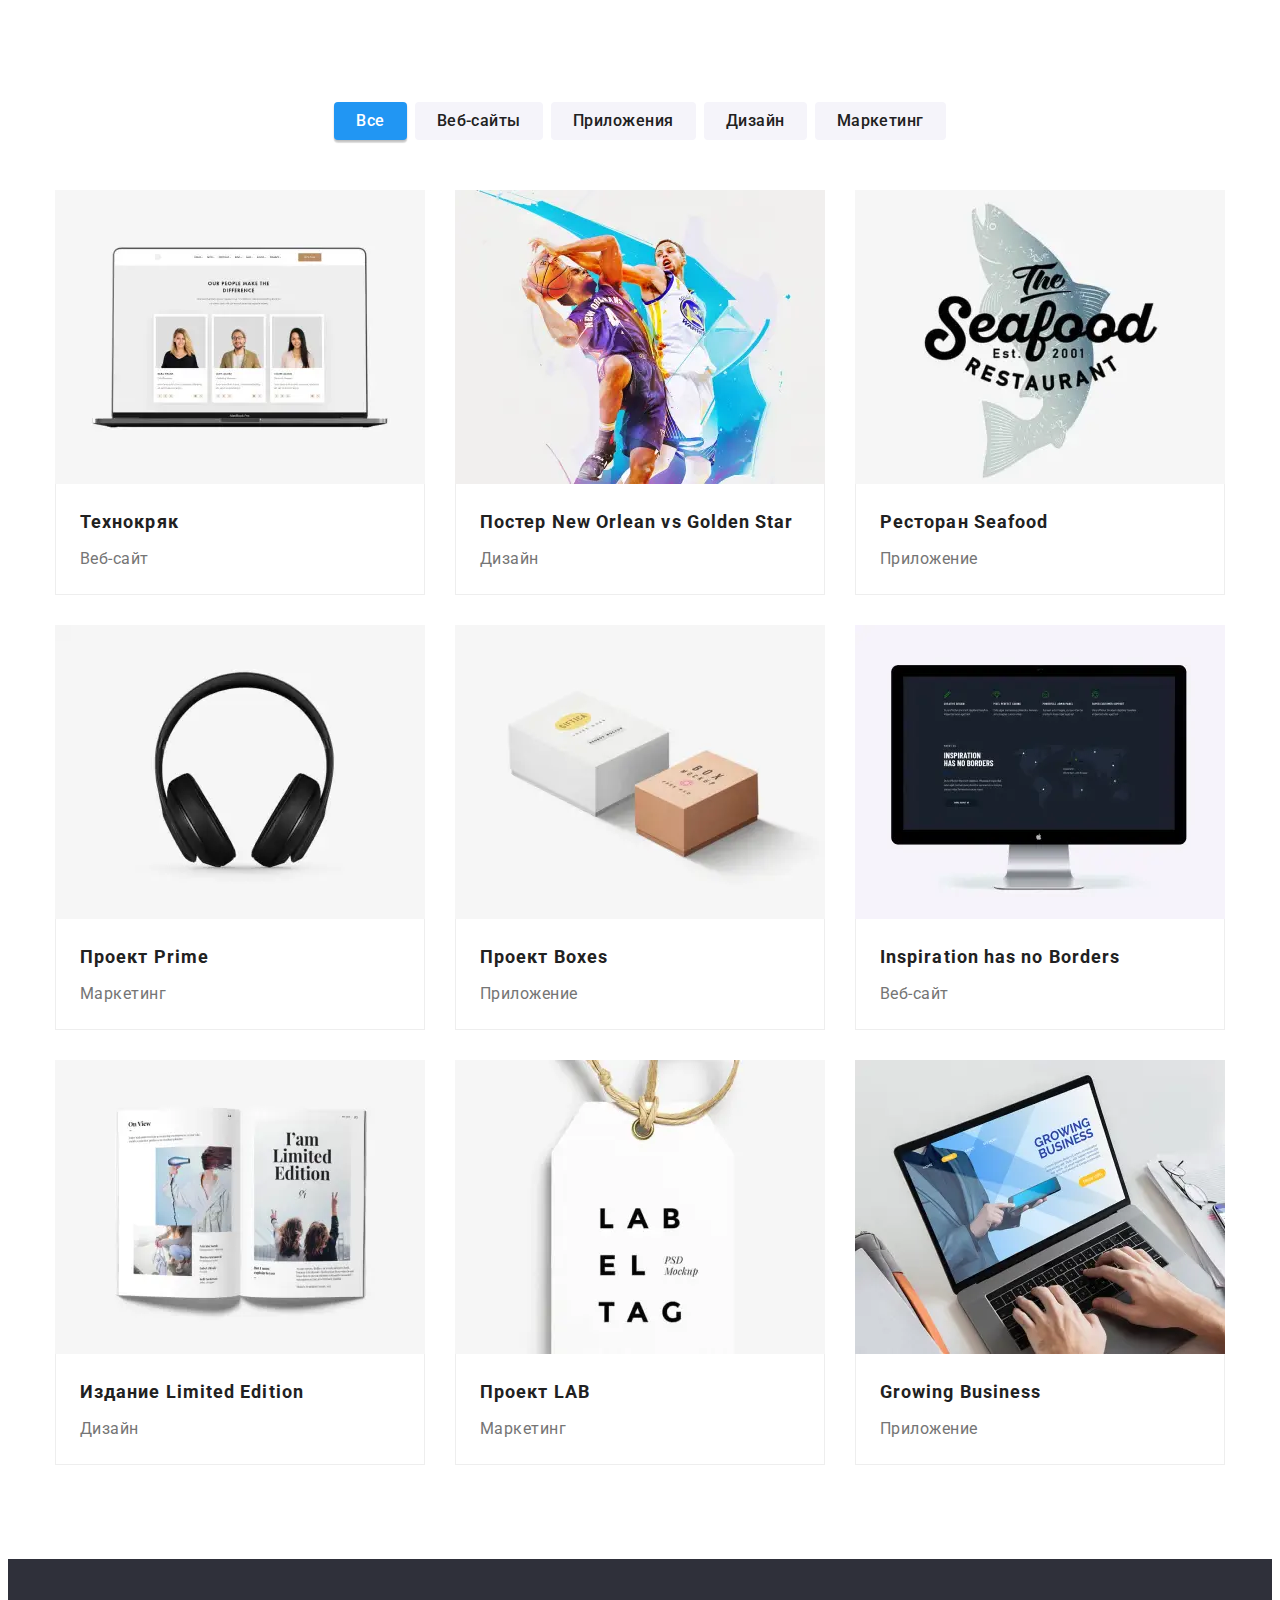
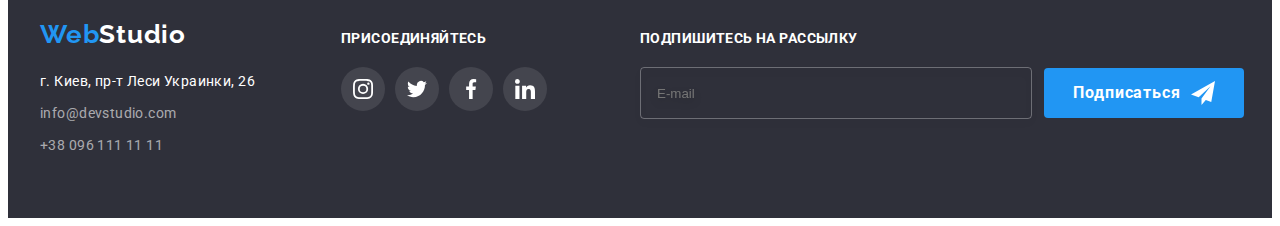
==== commit caaa3604: "Section Portfolio done" ====
--- a/portfolio.html
+++ b/portfolio.html
@@ -22,7 +22,6 @@
   </head>
   <body>
     <!-- Хедер -->
-
     <!-- <header class="header">
       <div class="header__container container">
         <a class="header__logo logo logo--black" href="./index.html" lang="en"
@@ -63,10 +62,8 @@
     </header> -->
 
     <!-- Основная часть страницы -->
-
     <main>
       <!-- Блок Портфолио -->
-
       <section class="portfolio">
         <div class="container">
           <ul class="portfolio__menu menu">
@@ -90,13 +87,62 @@
           <ul class="portfolio__cardSet cardSet">
             <li class="portfolio__card card">
               <div class="card__imgWrapper">
-                <img
-                  class="card__img"
-                  src="./images/portfolio/portfolio-1.jpg"
-                  alt="рабочий экран ноутбука"
-                  width="370"
-                  height="294"
-                />
+                <picture>
+                  <source
+                    media="(min-width: 1200px)"
+                    srcset="
+                      ./images/portfolio/portfolio-1_des.webp    1x,
+                      ./images/portfolio/portfolio-1_des@2x.webp 2x
+                    "
+                    type="image/webp"
+                  />
+                  <source
+                    media="(min-width: 1200px)"
+                    srcset="
+                      ./images/portfolio/portfolio-1_des.jpeg    1x,
+                      ./images/portfolio/portfolio-1_des@2x.jpeg 2x
+                    "
+                    type="image/jpeg"
+                  />
+                  <source
+                    media="(min-width: 768px)"
+                    srcset="
+                      ./images/portfolio/portfolio-1_tab.webp    1x,
+                      ./images/portfolio/portfolio-1_tab@2x.webp 2x
+                    "
+                    type="image/webp"
+                  />
+                  <source
+                    media="(min-width: 768px)"
+                    srcset="
+                      ./images/portfolio/portfolio-1_tab.jpeg    1x,
+                      ./images/portfolio/portfolio-1_tab@2x.jpeg 2x
+                    "
+                    type="image/jpeg"
+                  />
+                  <source
+                    media="(max-width: 767px"
+                    srcset="
+                      ./images/portfolio/portfolio-1_mob.webp    1x,
+                      ./images/portfolio/portfolio-1_mob@2x.webp 2x
+                    "
+                    type="image/webp"
+                  />
+                  <source
+                    media="(max-width: 767px)"
+                    srcset="
+                      ./images/portfolio/portfolio-1_mob.jpeg    1x,
+                      ./images/portfolio/portfolio-1_mob@2x.jpeg 2x
+                    "
+                    type="image/jpeg"
+                  />
+                  <img
+                    class="card__img"
+                    src="./images/portfolio/portfolio-1_mob.jpeg"
+                    alt="рабочий экран ноутбука"
+                    sizes="(min-width: 1200px) 370px, (min-width: 768px) 354px, 450px"
+                  />
+                </picture>
                 <div class="card__overlay overlay">
                   <p class="overlay__text">
                     Ресурс предлагает комплексные предложения с разным уровнем функционала и
@@ -112,13 +158,62 @@
             </li>
             <li class="portfolio__card card">
               <div class="card__imgWrapper">
-                <img
-                  class="card__img"
-                  src="./images/portfolio/portfolio-2.jpg"
-                  alt="двое мужчин играют в баскетбол"
-                  width="370"
-                  height="294"
-                />
+                <picture>
+                  <source
+                    media="(min-width: 1200px)"
+                    srcset="
+                      ./images/portfolio/portfolio-2_des.webp    1x,
+                      ./images/portfolio/portfolio-2_des@2x.webp 2x
+                    "
+                    type="image/webp"
+                  />
+                  <source
+                    media="(min-width: 1200px)"
+                    srcset="
+                      ./images/portfolio/portfolio-2_des.jpeg    1x,
+                      ./images/portfolio/portfolio-2_des@2x.jpeg 2x
+                    "
+                    type="image/jpeg"
+                  />
+                  <source
+                    media="(min-width: 768px)"
+                    srcset="
+                      ./images/portfolio/portfolio-2_tab.webp    1x,
+                      ./images/portfolio/portfolio-2_tab@2x.webp 2x
+                    "
+                    type="image/webp"
+                  />
+                  <source
+                    media="(min-width: 768px)"
+                    srcset="
+                      ./images/portfolio/portfolio-2_tab.jpeg    1x,
+                      ./images/portfolio/portfolio-2_tab@2x.jpeg 2x
+                    "
+                    type="image/jpeg"
+                  />
+                  <source
+                    media="(max-width: 767px"
+                    srcset="
+                      ./images/portfolio/portfolio-2_mob.webp    1x,
+                      ./images/portfolio/portfolio-2_mob@2x.webp 2x
+                    "
+                    type="image/webp"
+                  />
+                  <source
+                    media="(max-width: 767px)"
+                    srcset="
+                      ./images/portfolio/portfolio-2_mob.jpeg    1x,
+                      ./images/portfolio/portfolio-2_mob@2x.jpeg 2x
+                    "
+                    type="image/jpeg"
+                  />
+                  <img
+                    class="card__img"
+                    src="./images/portfolio/portfolio-2_mob.jpeg"
+                    alt="двое мужчин играют в баскетбол"
+                    sizes="(min-width: 1200px) 370px, (min-width: 768px) 354px, 450px"
+                  />
+                </picture>
                 <div class="card__overlay overlay">
                   <p class="overlay__text">
                     Ресурс предлагает комплексные предложения с разным уровнем функционала и
@@ -137,13 +232,62 @@
 
             <li class="portfolio__card card">
               <div class="card__imgWrapper">
-                <img
-                  class="card__img"
-                  src="./images/portfolio/portfolio-3.jpg"
-                  alt="название ресторана на фоне рыбы"
-                  width="370"
-                  height="294"
-                />
+                <picture>
+                  <source
+                    media="(min-width: 1200px)"
+                    srcset="
+                      ./images/portfolio/portfolio-3_des.webp    1x,
+                      ./images/portfolio/portfolio-3_des@2x.webp 2x
+                    "
+                    type="image/webp"
+                  />
+                  <source
+                    media="(min-width: 1200px)"
+                    srcset="
+                      ./images/portfolio/portfolio-3_des.jpeg    1x,
+                      ./images/portfolio/portfolio-3_des@2x.jpeg 2x
+                    "
+                    type="image/jpeg"
+                  />
+                  <source
+                    media="(min-width: 768px)"
+                    srcset="
+                      ./images/portfolio/portfolio-3_tab.webp    1x,
+                      ./images/portfolio/portfolio-3_tab@2x.webp 2x
+                    "
+                    type="image/webp"
+                  />
+                  <source
+                    media="(min-width: 768px)"
+                    srcset="
+                      ./images/portfolio/portfolio-3_tab.jpeg    1x,
+                      ./images/portfolio/portfolio-3_tab@2x.jpeg 2x
+                    "
+                    type="image/jpeg"
+                  />
+                  <source
+                    media="(max-width: 767px"
+                    srcset="
+                      ./images/portfolio/portfolio-3_mob.webp    1x,
+                      ./images/portfolio/portfolio-3_mob@2x.webp 2x
+                    "
+                    type="image/webp"
+                  />
+                  <source
+                    media="(max-width: 767px)"
+                    srcset="
+                      ./images/portfolio/portfolio-3_mob.jpeg    1x,
+                      ./images/portfolio/portfolio-3_mob@2x.jpeg 2x
+                    "
+                    type="image/jpeg"
+                  />
+                  <img
+                    class="card__img"
+                    src="./images/portfolio/portfolio-3_mob.jpeg"
+                    alt="название ресторана на фоне рыбы"
+                    sizes="(min-width: 1200px) 370px, (min-width: 768px) 354px, 450px"
+                  />
+                </picture>
                 <div class="card__overlay overlay">
                   <p class="overlay__text">
                     Ресурс предлагает комплексные предложения с разным уровнем функционала и
@@ -159,13 +303,62 @@
             </li>
             <li class="portfolio__card card">
               <div class="card__imgWrapper">
-                <img
-                  class="card__img"
-                  src="./images/portfolio/portfolio-4.jpg"
-                  alt="наушники"
-                  width="370"
-                  height="294"
-                />
+                <picture>
+                  <source
+                    media="(min-width: 1200px)"
+                    srcset="
+                      ./images/portfolio/portfolio-4_des.webp    1x,
+                      ./images/portfolio/portfolio-4_des@2x.webp 2x
+                    "
+                    type="image/webp"
+                  />
+                  <source
+                    media="(min-width: 1200px)"
+                    srcset="
+                      ./images/portfolio/portfolio-4_des.jpeg    1x,
+                      ./images/portfolio/portfolio-4_des@2x.jpeg 2x
+                    "
+                    type="image/jpeg"
+                  />
+                  <source
+                    media="(min-width: 768px)"
+                    srcset="
+                      ./images/portfolio/portfolio-4_tab.webp    1x,
+                      ./images/portfolio/portfolio-4_tab@2x.webp 2x
+                    "
+                    type="image/webp"
+                  />
+                  <source
+                    media="(min-width: 768px)"
+                    srcset="
+                      ./images/portfolio/portfolio-4_tab.jpeg    1x,
+                      ./images/portfolio/portfolio-4_tab@2x.jpeg 2x
+                    "
+                    type="image/jpeg"
+                  />
+                  <source
+                    media="(max-width: 767px"
+                    srcset="
+                      ./images/portfolio/portfolio-4_mob.webp    1x,
+                      ./images/portfolio/portfolio-4_mob@2x.webp 2x
+                    "
+                    type="image/webp"
+                  />
+                  <source
+                    media="(max-width: 767px)"
+                    srcset="
+                      ./images/portfolio/portfolio-4_mob.jpeg    1x,
+                      ./images/portfolio/portfolio-4_mob@2x.jpeg 2x
+                    "
+                    type="image/jpeg"
+                  />
+                  <img
+                    class="card__img"
+                    src="./images/portfolio/portfolio-4_mob.jpeg"
+                    alt="наушники"
+                    sizes="(min-width: 1200px) 370px, (min-width: 768px) 354px, 450px"
+                  />
+                </picture>
                 <div class="card__overlay overlay">
                   <p class="overlay__text">
                     Ресурс предлагает комплексные предложения с разным уровнем функционала и
@@ -181,13 +374,62 @@
             </li>
             <li class="portfolio__card card">
               <div class="card__imgWrapper">
-                <img
-                  class="card__img"
-                  src="./images/portfolio/portfolio-5.jpg"
-                  alt="две коробки"
-                  width="370"
-                  height="294"
-                />
+                <picture>
+                  <source
+                    media="(min-width: 1200px)"
+                    srcset="
+                      ./images/portfolio/portfolio-5_des.webp    1x,
+                      ./images/portfolio/portfolio-5_des@2x.webp 2x
+                    "
+                    type="image/webp"
+                  />
+                  <source
+                    media="(min-width: 1200px)"
+                    srcset="
+                      ./images/portfolio/portfolio-5_des.jpeg    1x,
+                      ./images/portfolio/portfolio-5_des@2x.jpeg 2x
+                    "
+                    type="image/jpeg"
+                  />
+                  <source
+                    media="(min-width: 768px)"
+                    srcset="
+                      ./images/portfolio/portfolio-5_tab.webp    1x,
+                      ./images/portfolio/portfolio-5_tab@2x.webp 2x
+                    "
+                    type="image/webp"
+                  />
+                  <source
+                    media="(min-width: 768px)"
+                    srcset="
+                      ./images/portfolio/portfolio-5_tab.jpeg    1x,
+                      ./images/portfolio/portfolio-5_tab@2x.jpeg 2x
+                    "
+                    type="image/jpeg"
+                  />
+                  <source
+                    media="(max-width: 767px"
+                    srcset="
+                      ./images/portfolio/portfolio-5_mob.webp    1x,
+                      ./images/portfolio/portfolio-5_mob@2x.webp 2x
+                    "
+                    type="image/webp"
+                  />
+                  <source
+                    media="(max-width: 767px)"
+                    srcset="
+                      ./images/portfolio/portfolio-5_mob.jpeg    1x,
+                      ./images/portfolio/portfolio-5_mob@2x.jpeg 2x
+                    "
+                    type="image/jpeg"
+                  />
+                  <img
+                    class="card__img"
+                    src="./images/portfolio/portfolio-5_mob.jpeg"
+                    alt="две коробки"
+                    sizes="(min-width: 1200px) 370px, (min-width: 768px) 354px, 450px"
+                  />
+                </picture>
                 <div class="card__overlay overlay">
                   <p class="overlay__text">
                     Ресурс предлагает комплексные предложения с разным уровнем функционала и
@@ -203,13 +445,62 @@
             </li>
             <li class="portfolio__card card">
               <div class="card__imgWrapper">
-                <img
-                  class="card__img"
-                  src="./images/portfolio/portfolio-6.jpg"
-                  alt="монитор"
-                  width="370"
-                  height="294"
-                />
+                <picture>
+                  <source
+                    media="(min-width: 1200px)"
+                    srcset="
+                      ./images/portfolio/portfolio-6_des.webp    1x,
+                      ./images/portfolio/portfolio-6_des@2x.webp 2x
+                    "
+                    type="image/webp"
+                  />
+                  <source
+                    media="(min-width: 1200px)"
+                    srcset="
+                      ./images/portfolio/portfolio-6_des.jpeg    1x,
+                      ./images/portfolio/portfolio-6_des@2x.jpeg 2x
+                    "
+                    type="image/jpeg"
+                  />
+                  <source
+                    media="(min-width: 768px)"
+                    srcset="
+                      ./images/portfolio/portfolio-6_tab.webp    1x,
+                      ./images/portfolio/portfolio-6_tab@2x.webp 2x
+                    "
+                    type="image/webp"
+                  />
+                  <source
+                    media="(min-width: 768px)"
+                    srcset="
+                      ./images/portfolio/portfolio-6_tab.jpeg    1x,
+                      ./images/portfolio/portfolio-6_tab@2x.jpeg 2x
+                    "
+                    type="image/jpeg"
+                  />
+                  <source
+                    media="(max-width: 767px"
+                    srcset="
+                      ./images/portfolio/portfolio-6_mob.webp    1x,
+                      ./images/portfolio/portfolio-6_mob@2x.webp 2x
+                    "
+                    type="image/webp"
+                  />
+                  <source
+                    media="(max-width: 767px)"
+                    srcset="
+                      ./images/portfolio/portfolio-6_mob.jpeg    1x,
+                      ./images/portfolio/portfolio-6_mob@2x.jpeg 2x
+                    "
+                    type="image/jpeg"
+                  />
+                  <img
+                    class="card__img"
+                    src="./images/portfolio/portfolio-6_mob.jpeg"
+                    alt="монитор"
+                    sizes="(min-width: 1200px) 370px, (min-width: 768px) 354px, 450px"
+                  />
+                </picture>
                 <div class="card__overlay overlay">
                   <p class="overlay__text">
                     Ресурс предлагает комплексные предложения с разным уровнем функционала и
@@ -225,13 +516,62 @@
             </li>
             <li class="portfolio__card card">
               <div class="card__imgWrapper">
-                <img
-                  class="card__img"
-                  src="./images/portfolio/portfolio-7.jpg"
-                  alt="открытая книга"
-                  width="370"
-                  height="294"
-                />
+                <picture>
+                  <source
+                    media="(min-width: 1200px)"
+                    srcset="
+                      ./images/portfolio/portfolio-7_des.webp    1x,
+                      ./images/portfolio/portfolio-7_des@2x.webp 2x
+                    "
+                    type="image/webp"
+                  />
+                  <source
+                    media="(min-width: 1200px)"
+                    srcset="
+                      ./images/portfolio/portfolio-7_des.jpeg    1x,
+                      ./images/portfolio/portfolio-7_des@2x.jpeg 2x
+                    "
+                    type="image/jpeg"
+                  />
+                  <source
+                    media="(min-width: 768px)"
+                    srcset="
+                      ./images/portfolio/portfolio-7_tab.webp    1x,
+                      ./images/portfolio/portfolio-7_tab@2x.webp 2x
+                    "
+                    type="image/webp"
+                  />
+                  <source
+                    media="(min-width: 768px)"
+                    srcset="
+                      ./images/portfolio/portfolio-7_tab.jpeg    1x,
+                      ./images/portfolio/portfolio-7_tab@2x.jpeg 2x
+                    "
+                    type="image/jpeg"
+                  />
+                  <source
+                    media="(max-width: 767px"
+                    srcset="
+                      ./images/portfolio/portfolio-7_mob.webp    1x,
+                      ./images/portfolio/portfolio-7_mob@2x.webp 2x
+                    "
+                    type="image/webp"
+                  />
+                  <source
+                    media="(max-width: 767px)"
+                    srcset="
+                      ./images/portfolio/portfolio-7_mob.jpeg    1x,
+                      ./images/portfolio/portfolio-7_mob@2x.jpeg 2x
+                    "
+                    type="image/jpeg"
+                  />
+                  <img
+                    class="card__img"
+                    src="./images/portfolio/portfolio-7_mob.jpeg"
+                    alt="открытая книга"
+                    sizes="(min-width: 1200px) 370px, (min-width: 768px) 354px, 450px"
+                  />
+                </picture>
                 <div class="card__overlay overlay">
                   <p class="overlay__text">
                     Ресурс предлагает комплексные предложения с разным уровнем функционала и
@@ -247,13 +587,62 @@
             </li>
             <li class="portfolio__card card">
               <div class="card__imgWrapper">
-                <img
-                  class="card__img"
-                  src="./images/portfolio/portfolio-8.jpg"
-                  alt="лейба"
-                  width="370"
-                  height="294"
-                />
+                <picture>
+                  <source
+                    media="(min-width: 1200px)"
+                    srcset="
+                      ./images/portfolio/portfolio-8_des.webp    1x,
+                      ./images/portfolio/portfolio-8_des@2x.webp 2x
+                    "
+                    type="image/webp"
+                  />
+                  <source
+                    media="(min-width: 1200px)"
+                    srcset="
+                      ./images/portfolio/portfolio-8_des.jpeg    1x,
+                      ./images/portfolio/portfolio-8_des@2x.jpeg 2x
+                    "
+                    type="image/jpeg"
+                  />
+                  <source
+                    media="(min-width: 768px)"
+                    srcset="
+                      ./images/portfolio/portfolio-8_tab.webp    1x,
+                      ./images/portfolio/portfolio-8_tab@2x.webp 2x
+                    "
+                    type="image/webp"
+                  />
+                  <source
+                    media="(min-width: 768px)"
+                    srcset="
+                      ./images/portfolio/portfolio-8_tab.jpeg    1x,
+                      ./images/portfolio/portfolio-8_tab@2x.jpeg 2x
+                    "
+                    type="image/jpeg"
+                  />
+                  <source
+                    media="(max-width: 767px"
+                    srcset="
+                      ./images/portfolio/portfolio-8_mob.webp    1x,
+                      ./images/portfolio/portfolio-8_mob@2x.webp 2x
+                    "
+                    type="image/webp"
+                  />
+                  <source
+                    media="(max-width: 767px)"
+                    srcset="
+                      ./images/portfolio/portfolio-8_mob.jpeg    1x,
+                      ./images/portfolio/portfolio-8_mob@2x.jpeg 2x
+                    "
+                    type="image/jpeg"
+                  />
+                  <img
+                    class="card__img"
+                    src="./images/portfolio/portfolio-8_mob.jpeg"
+                    alt="лейба"
+                    sizes="(min-width: 1200px) 370px, (min-width: 768px) 354px, 450px"
+                  />
+                </picture>
                 <div class="card__overlay overlay">
                   <p class="overlay__text">
                     Ресурс предлагает комплексные предложения с разным уровнем функционала и
@@ -269,13 +658,62 @@
             </li>
             <li class="portfolio__card card">
               <div class="card__imgWrapper">
-                <img
-                  class="card__img"
-                  src="./images/portfolio/portfolio-9.jpg"
-                  alt="человек печатает на ноутбуке"
-                  width="370"
-                  height="294"
-                />
+                <picture>
+                  <source
+                    media="(min-width: 1200px)"
+                    srcset="
+                      ./images/portfolio/portfolio-9_des.webp    1x,
+                      ./images/portfolio/portfolio-9_des@2x.webp 2x
+                    "
+                    type="image/webp"
+                  />
+                  <source
+                    media="(min-width: 1200px)"
+                    srcset="
+                      ./images/portfolio/portfolio-9_des.jpeg    1x,
+                      ./images/portfolio/portfolio-9_des@2x.jpeg 2x
+                    "
+                    type="image/jpeg"
+                  />
+                  <source
+                    media="(min-width: 768px)"
+                    srcset="
+                      ./images/portfolio/portfolio-9_tab.webp    1x,
+                      ./images/portfolio/portfolio-9_tab@2x.webp 2x
+                    "
+                    type="image/webp"
+                  />
+                  <source
+                    media="(min-width: 768px)"
+                    srcset="
+                      ./images/portfolio/portfolio-9_tab.jpeg    1x,
+                      ./images/portfolio/portfolio-9_tab@2x.jpeg 2x
+                    "
+                    type="image/jpeg"
+                  />
+                  <source
+                    media="(max-width: 767px"
+                    srcset="
+                      ./images/portfolio/portfolio-9_mob.webp    1x,
+                      ./images/portfolio/portfolio-9_mob@2x.webp 2x
+                    "
+                    type="image/webp"
+                  />
+                  <source
+                    media="(max-width: 767px)"
+                    srcset="
+                      ./images/portfolio/portfolio-9_mob.jpeg    1x,
+                      ./images/portfolio/portfolio-9_mob@2x.jpeg 2x
+                    "
+                    type="image/jpeg"
+                  />
+                  <img
+                    class="card__img"
+                    src="./images/portfolio/portfolio-9_mob.jpeg"
+                    alt="человек печатает на ноутбуке"
+                    sizes="(min-width: 1200px) 370px, (min-width: 768px) 354px, 450px"
+                  />
+                </picture>
                 <div class="card__overlay overlay">
                   <p class="overlay__text">
                     Ресурс предлагает комплексные предложения с разным уровнем функционала и
@@ -295,7 +733,6 @@
     </main>
 
     <!-- Футер -->
-
     <footer class="footer">
       <div class="footer__container container">
         <div class="footer__main">
--- a/css/main.min.css
+++ b/css/main.min.css
@@ -1 +1 @@
-:root{--main-color: #212121;--text-color: #757575;--additional-color: #ffffff;--hoover-color: #2196f3;--hoover-color-main-button: #188ce8;--border-coloor: #ececec;--icon-color: #afb1b8;--main-background-color: #ffffff;--footer-background-color: #2f303a;--additional-background-color: #f5f4fa;--hero-background-color: #c4c4c4}body{font-family:roboto,sans-serif;font-style:normal;font-weight:700;color:var(--main-color);background-color:var(--main-background-color)}h1,h2,h3,p,ul,a,span,button{padding:0;margin:0;list-style-type:none}img{display:block;max-width:100%;height:auto}.container{width:100%;padding:0 15px;margin-left:auto;margin-right:auto}@media screen and (min-width: 480px){.container{max-width:480px}}@media screen and (min-width: 768px){.container{max-width:768px}}@media screen and (min-width: 1200px){.container{max-width:1200px}}.logo{font-family:Raleway;font-size:26px;line-height:1.19;letter-spacing:.03em;text-decoration:none}.logo__span{color:var(--hoover-color)}.logo--black{color:var(--main-color)}.logo--white{color:var(--additional-color)}.button{display:-webkit-box;display:-ms-flexbox;display:flex;-webkit-box-align:center;-ms-flex-align:center;align-items:center;-webkit-box-pack:center;-ms-flex-pack:center;justify-content:center;width:200px;height:50px;font-family:roboto,sans-serif;font-style:normal;font-weight:700;font-size:16px;line-height:1.88;letter-spacing:.06em;color:var(--additional-color);background-color:var(--hoover-color);border:0;border-radius:4px;cursor:pointer;-webkit-transition:background-color 250ms cubic-bezier(0.4, 0, 0.2, 1);transition:background-color 250ms cubic-bezier(0.4, 0, 0.2, 1)}.button:hover,.button:focus{background-color:var(--hoover-color-main-button)}.tittle{font-size:36px;line-height:1.17;letter-spacing:.03em;text-align:center}@media screen and (min-width: 768px){.cardSet{display:-webkit-box;display:-ms-flexbox;display:flex;-webkit-box-align:center;-ms-flex-align:center;align-items:center;-webkit-box-pack:center;-ms-flex-pack:center;justify-content:center;-ms-flex-wrap:wrap;flex-wrap:wrap;gap:30px}}.socialMedia{display:-webkit-box;display:-ms-flexbox;display:flex;-webkit-box-align:center;-ms-flex-align:center;align-items:center;-webkit-box-pack:center;-ms-flex-pack:center;justify-content:center;gap:10px}.socialMedia__link{display:-webkit-box;display:-ms-flexbox;display:flex;-webkit-box-align:center;-ms-flex-align:center;align-items:center;-webkit-box-pack:center;-ms-flex-pack:center;justify-content:center;width:44px;height:44px;border-radius:50%;outline:rgba(0,0,0,0);outline:rgba(0,0,0,0);cursor:pointer;-webkit-transition:color 250ms cubic-bezier(0.4, 0, 0.2, 1),background-color 250ms cubic-bezier(0.4, 0, 0.2, 1);transition:color 250ms cubic-bezier(0.4, 0, 0.2, 1),background-color 250ms cubic-bezier(0.4, 0, 0.2, 1)}.socialMedia__icon{fill:currentColor}.socialMedia__link--white{color:var(--icon-color);background-color:var(--main-background-color)}.socialMedia__link--dark{color:var(--additional-color);background-color:rgba(255,255,255,.1)}.socialMedia__link:hover,.socialMedia__link:focus{color:var(--additional-color);background-color:var(--hoover-color)}.header{padding-top:24px;padding-bottom:25px;border-bottom:1px solid #ececec}.header__container{display:-webkit-box;display:-ms-flexbox;display:flex;-webkit-box-align:center;-ms-flex-align:center;align-items:center}.header__logo{margin-right:93px}.nav__list{display:-webkit-box;display:-ms-flexbox;display:flex;-webkit-box-align:center;-ms-flex-align:center;align-items:center;gap:50px;margin-right:305px;font-weight:500;font-size:14px}.nav__item{display:block;position:relative}.nav__link{padding:20px 0;line-height:1.14;letter-spacing:.02em;text-decoration:none;color:var(--main-color);-webkit-transition:color 250ms cubic-bezier(0.4, 0, 0.2, 1);transition:color 250ms cubic-bezier(0.4, 0, 0.2, 1)}.nav__link:hover,.nav__link:focus{color:var(--hoover-color)}.nav__link--current{padding-bottom:33px;color:var(--hoover-color)}.nav__link--current::after{content:"";display:block;width:100%;height:4px;background:var(--hoover-color);border-radius:2px;position:absolute;bottom:-33px}.header__contacts{display:-webkit-box;display:-ms-flexbox;display:flex;-webkit-box-align:center;-ms-flex-align:center;align-items:center;gap:30px}.contacts__link{display:-webkit-box;display:-ms-flexbox;display:flex;-webkit-box-align:center;-ms-flex-align:center;align-items:center;font-weight:500;font-size:14px;line-height:1.14;letter-spacing:.02em;text-decoration:none;color:var(--text-color);-webkit-transition:color 250ms cubic-bezier(0.4, 0, 0.2, 1);transition:color 250ms cubic-bezier(0.4, 0, 0.2, 1)}.contacts__link:hover,.contacts__link:focus{color:var(--hoover-color)}.contacts__icon{margin-right:10px;fill:currentColor}.hero{padding:118px 0;text-align:center;background-position:center;background-repeat:no-repeat;background-size:cover;background-color:var(--hero-background-color);background-image:-webkit-gradient(linear, left top, left bottom, from(rgba(47, 48, 58, 0.4)), to(rgba(47, 48, 58, 0.4))),url(../images/studio/hero/hero_mob.jpeg);background-image:linear-gradient(rgba(47, 48, 58, 0.4), rgba(47, 48, 58, 0.4)),url(../images/studio/hero/hero_mob.jpeg)}@media(min-device-pixel-ratio: 2),(-webkit-min-device-pixel-ratio: 2),(min-resolution: 192dpi),(min-resolution: 2dppx){.hero{background-image:-webkit-gradient(linear, left top, left bottom, from(rgba(47, 48, 58, 0.4)), to(rgba(47, 48, 58, 0.4))),url(../images/studio/hero/hero@2x_mob.jpeg);background-image:linear-gradient(rgba(47, 48, 58, 0.4), rgba(47, 48, 58, 0.4)),url(../images/studio/hero/hero@2x_mob.jpeg)}}@media screen and (min-width: 768px){.hero{background-image:-webkit-gradient(linear, left top, left bottom, from(rgba(47, 48, 58, 0.4)), to(rgba(47, 48, 58, 0.4))),url(../images/studio/hero/hero_tab.jpeg);background-image:linear-gradient(rgba(47, 48, 58, 0.4), rgba(47, 48, 58, 0.4)),url(../images/studio/hero/hero_tab.jpeg)}}@media screen and (min-width: 768px)and (min-device-pixel-ratio: 2),screen and (min-width: 768px)and (-webkit-min-device-pixel-ratio: 2),screen and (min-width: 768px)and (min-resolution: 192dpi),screen and (min-width: 768px)and (min-resolution: 2dppx){.hero{background-image:-webkit-gradient(linear, left top, left bottom, from(rgba(47, 48, 58, 0.4)), to(rgba(47, 48, 58, 0.4))),url(../images/studio/hero/hero@2x_tab.jpeg);background-image:linear-gradient(rgba(47, 48, 58, 0.4), rgba(47, 48, 58, 0.4)),url(../images/studio/hero/hero@2x_tab.jpeg)}}@media screen and (min-width: 1200px){.hero{padding:200px 0;background-image:-webkit-gradient(linear, left top, left bottom, from(rgba(47, 48, 58, 0.4)), to(rgba(47, 48, 58, 0.4))),url(../images/studio/hero/hero_des.jpeg);background-image:linear-gradient(rgba(47, 48, 58, 0.4), rgba(47, 48, 58, 0.4)),url(../images/studio/hero/hero_des.jpeg)}}@media screen and (min-width: 1200px)and (min-device-pixel-ratio: 2),screen and (min-width: 1200px)and (-webkit-min-device-pixel-ratio: 2),screen and (min-width: 1200px)and (min-resolution: 192dpi),screen and (min-width: 1200px)and (min-resolution: 2dppx){.hero{background-image:-webkit-gradient(linear, left top, left bottom, from(rgba(47, 48, 58, 0.4)), to(rgba(47, 48, 58, 0.4))),url(../images/studio/hero/hero@2x_des.jpeg);background-image:linear-gradient(rgba(47, 48, 58, 0.4), rgba(47, 48, 58, 0.4)),url(../images/studio/hero/hero@2x_des.jpeg)}}.hero__tittle{margin:auto;margin-bottom:30px;width:360px;font-weight:900;font-size:26px;line-height:1.62;letter-spacing:.06em;text-transform:uppercase;color:var(--additional-color)}@media screen and (min-width: 1200px){.hero__tittle{width:696px;font-size:44px;line-height:1.36}}.hero__button{margin:auto}.features{padding:60px 0}@media screen and (min-width: 1200px){.features{padding:94px 0}}@media screen and (min-width: 768px){.features__container{display:-webkit-box;display:-ms-flexbox;display:flex;gap:30px;-ms-flex-wrap:wrap;flex-wrap:wrap}}.features__card{width:100%;min-height:226px}@media screen and (min-width: 768px){.features__card{width:354px;min-height:251px}}@media screen and (min-width: 1200px){.features__card{width:270px}}@media screen and (max-width: 767px){.features__card:not(:last-child){margin-bottom:30px}}.features__logo{display:-webkit-box;display:-ms-flexbox;display:flex;-webkit-box-align:center;-ms-flex-align:center;align-items:center;-webkit-box-pack:center;-ms-flex-pack:center;justify-content:center;width:100%;height:120px;margin-bottom:30px;border-radius:4px;background-color:var(--additional-background-color)}.features__name{margin-bottom:10px;font-size:14px;line-height:1.14;letter-spacing:.03em;text-transform:uppercase}@media screen and (max-width: 767px){.features__name{text-align:center}}.features__text{font-weight:400;font-size:14px;line-height:1.71;letter-spacing:.03em;color:var(--text-color)}.products{padding-bottom:94px}.products__tittle{margin-bottom:50px}.products__cardSet{position:relative}.products__thumb{display:-webkit-box;display:-ms-flexbox;display:flex;-webkit-box-align:center;-ms-flex-align:center;align-items:center;-webkit-box-pack:center;-ms-flex-pack:center;justify-content:center;width:370px;height:70px;background:rgba(47,48,58,.8);position:absolute;bottom:0}.products__discription{font-size:14px;line-height:1.14;text-align:center;letter-spacing:.03em;text-transform:uppercase;color:var(--additional-color)}@media screen and (max-width: 1199px){.products{display:none}}.team{padding:60px 0;background-color:var(--additional-background-color)}@media screen and (min-width: 1200px){.team{padding:94px 0}}.team__tittle{margin-bottom:30px}@media screen and (min-width: 1200px){.team__tittle{margin-bottom:50px}}.team__card{padding-bottom:24px;background:var(--main-background-color);-webkit-box-shadow:0px 1px 3px rgba(0,0,0,.12),0px 1px 1px rgba(0,0,0,.14),0px 2px 1px rgba(0,0,0,.2);box-shadow:0px 1px 3px rgba(0,0,0,.12),0px 1px 1px rgba(0,0,0,.14),0px 2px 1px rgba(0,0,0,.2);border-radius:0px 0px 4px 4px}@media screen and (min-width: 1200px){.team__card{padding-bottom:30px}}@media screen and (max-width: 767px){.team__card:not(:last-child){margin-bottom:30px}}.team__img{margin-bottom:30px}.team__name{margin-bottom:10px;font-weight:500;font-size:16px;line-height:1.19;letter-spacing:.03em;text-align:center}.team__position{margin-bottom:16px;font-weight:400;font-size:16px;line-height:1.19;letter-spacing:.03em;color:var(--text-color);text-align:center}.clients{padding:60px 0}@media screen and (min-width: 1200px){.clients{padding:94px 0}}.clients__cardSet{display:-webkit-box;display:-ms-flexbox;display:flex;-webkit-box-align:center;-ms-flex-align:center;align-items:center;-webkit-box-pack:center;-ms-flex-pack:center;justify-content:center;-ms-flex-wrap:wrap;flex-wrap:wrap;gap:30px}.clients__tittle{margin-bottom:30px}@media screen and (min-width: 1200px){.clients__tittle{margin-bottom:50px}}.clients__icon{fill:currentColor}.clients__link{display:-webkit-box;display:-ms-flexbox;display:flex;-webkit-box-align:center;-ms-flex-align:center;align-items:center;-webkit-box-pack:center;-ms-flex-pack:center;justify-content:center;width:210px;height:92px;border:1px solid var(--icon-color);border-radius:4px;color:var(--icon-color);cursor:pointer;-webkit-transition:color 250ms cubic-bezier(0.4, 0, 0.2, 1),border 250ms cubic-bezier(0.4, 0, 0.2, 1);transition:color 250ms cubic-bezier(0.4, 0, 0.2, 1),border 250ms cubic-bezier(0.4, 0, 0.2, 1)}.clients__link:hover,.clients__link:focus{color:var(--hoover-color);border:1px solid var(--hoover-color)}@media screen and (min-width: 768px){.clients__link{width:226px}}@media screen and (min-width: 1200px){.clients__link{width:170px}}.portfolio{padding:60px 0}@media screen and (min-width: 768px){.portfolio{padding:94px 0}}.portfolio__menu{display:-webkit-box;display:-ms-flexbox;display:flex;-webkit-box-align:center;-ms-flex-align:center;align-items:center;-webkit-box-pack:start;-ms-flex-pack:start;justify-content:flex-start;-ms-flex-wrap:wrap;flex-wrap:wrap;gap:8px;margin-bottom:40px}@media screen and (min-width: 768px){.portfolio__menu{-webkit-box-pack:center;-ms-flex-pack:center;justify-content:center;-ms-flex-wrap:nowrap;flex-wrap:nowrap;margin-bottom:30px}}@media screen and (min-width: 1200px){.portfolio__menu{margin-bottom:50px}}.menu__button{padding:6px 22px;font-family:roboto,sans-serif;font-style:normal;font-weight:500;font-size:16px;line-height:1.62;letter-spacing:.03em;color:var(--main-color);background-color:var(--additional-background-color);border:0 solid rgba(0,0,0,0);border-radius:4px;cursor:pointer;-webkit-transition:color 250ms cubic-bezier(0.4, 0, 0.2, 1),background-color 250ms cubic-bezier(0.4, 0, 0.2, 1),-webkit-box-shadow 250ms cubic-bezier(0.4, 0, 0.2, 1);transition:color 250ms cubic-bezier(0.4, 0, 0.2, 1),background-color 250ms cubic-bezier(0.4, 0, 0.2, 1),-webkit-box-shadow 250ms cubic-bezier(0.4, 0, 0.2, 1);transition:color 250ms cubic-bezier(0.4, 0, 0.2, 1),background-color 250ms cubic-bezier(0.4, 0, 0.2, 1),box-shadow 250ms cubic-bezier(0.4, 0, 0.2, 1);transition:color 250ms cubic-bezier(0.4, 0, 0.2, 1),background-color 250ms cubic-bezier(0.4, 0, 0.2, 1),box-shadow 250ms cubic-bezier(0.4, 0, 0.2, 1),-webkit-box-shadow 250ms cubic-bezier(0.4, 0, 0.2, 1)}.menu__button--current,.menu__button:hover,.menu__button:focus{color:var(--additional-color);background-color:var(--hoover-color);-webkit-box-shadow:0px 3px 1px rgba(0,0,0,.1),0px 1px 2px rgba(0,0,0,.08),0px 2px 2px rgba(0,0,0,.12);box-shadow:0px 3px 1px rgba(0,0,0,.1),0px 1px 2px rgba(0,0,0,.08),0px 2px 2px rgba(0,0,0,.12)}.portfolio__cardSet{-ms-flex-wrap:wrap;flex-wrap:wrap}.card{background:var(--main-background-color);cursor:pointer;-webkit-transition:-webkit-box-shadow 250ms cubic-bezier(0.4, 0, 0.2, 1);transition:-webkit-box-shadow 250ms cubic-bezier(0.4, 0, 0.2, 1);transition:box-shadow 250ms cubic-bezier(0.4, 0, 0.2, 1);transition:box-shadow 250ms cubic-bezier(0.4, 0, 0.2, 1), -webkit-box-shadow 250ms cubic-bezier(0.4, 0, 0.2, 1);position:relative}.card__imgWrapper{position:relative;overflow:hidden}.card__discription{padding:20px 24px;border:1px solid #eee;border-top:none}.card__tittle{margin-bottom:4px;font-size:18px;line-height:2;letter-spacing:.06em}.card__text{font-weight:400;font-size:16px;line-height:1.88;letter-spacing:.03em;color:var(--text-color)}.card:hover,.card:focus{-webkit-box-shadow:0px 1px 1px rgba(0,0,0,.12),0px 4px 4px rgba(0,0,0,.06),1px 4px 6px rgba(0,0,0,.16);box-shadow:0px 1px 1px rgba(0,0,0,.12),0px 4px 4px rgba(0,0,0,.06),1px 4px 6px rgba(0,0,0,.16)}.overlay{display:-webkit-box;display:-ms-flexbox;display:flex;-webkit-box-pack:center;-ms-flex-pack:center;justify-content:center;-webkit-box-align:center;-ms-flex-align:center;align-items:center;width:370px;height:294px;background-color:var(--hoover-color);position:absolute;top:100%;-webkit-transition:-webkit-transform 250ms cubic-bezier(0.4, 0, 0.2, 1);transition:-webkit-transform 250ms cubic-bezier(0.4, 0, 0.2, 1);transition:transform 250ms cubic-bezier(0.4, 0, 0.2, 1);transition:transform 250ms cubic-bezier(0.4, 0, 0.2, 1), -webkit-transform 250ms cubic-bezier(0.4, 0, 0.2, 1)}.overlay__text{display:block;padding:63px 24px;font-weight:400;font-size:18px;line-height:1.56;letter-spacing:.03em;color:var(--additional-color)}.card:hover .overlay{-webkit-transform:translateY(-100%);transform:translateY(-100%);overflow:visible}.footer{padding:60px 0;background-color:var(--footer-background-color)}@media screen and (min-width: 768px){.footer__container{display:-webkit-box;display:-ms-flexbox;display:flex;-webkit-box-align:baseline;-ms-flex-align:baseline;align-items:baseline;-ms-flex-wrap:wrap;flex-wrap:wrap}}@media screen and (min-width: 1200px){.footer__container{-ms-flex-wrap:nowrap;flex-wrap:nowrap}}.footer__main{text-align:center;margin:0 0 60px 0}@media screen and (min-width: 768px){.footer__main{margin:0 165px 60px 61px}}@media screen and (min-width: 1200px){.footer__main{text-align:left;margin:0 70px 0 0px}}.footer__logo{display:block;margin-bottom:20px}.footer__address{display:inline-block;width:231px;margin-bottom:8px;font-weight:400;font-style:normal;font-size:14px;line-height:1.71;letter-spacing:.03em;color:var(--additional-color)}.footer__item:not(:last-child){margin-bottom:8px}.footer__contact{font-weight:400;font-size:14px;line-height:1.71;letter-spacing:.03em;color:rgba(255,255,255,.6);text-decoration:none;-webkit-transition:color 250ms cubic-bezier(0.4, 0, 0.2, 1);transition:color 250ms cubic-bezier(0.4, 0, 0.2, 1)}.footer__contact:hover,.footer__contact:focus{color:var(--hoover-color)}@media screen and (max-width: 1199px){.footer__connect{margin-bottom:60px}}.connect__tittle{display:block;text-align:center;margin-bottom:20px;font-weight:700;font-size:14px;line-height:1.14;letter-spacing:.03em;text-transform:uppercase;color:var(--additional-color)}@media screen and (min-width: 1200px){.connect__tittle{text-align:left}}@media screen and (min-width: 1200px){.connect__socialMedia{margin-right:93px}}@media screen and (min-width: 768px){.subscribe{margin-right:auto;margin-left:auto;text-align:center}}.subscribe__tittle{display:block;text-align:center;margin-bottom:20px;font-weight:700;font-size:14px;line-height:1.14;letter-spacing:.03em;text-transform:uppercase;color:var(--additional-color)}@media screen and (min-width: 1200px){.subscribe__tittle{text-align:left}}@media screen and (min-width: 1200px){.subscribe__form{display:-webkit-box;display:-ms-flexbox;display:flex;-webkit-box-align:center;-ms-flex-align:center;align-items:center;-webkit-box-pack:center;-ms-flex-pack:center;justify-content:center;gap:12px}}.subscribe__field{width:100%;height:50px;margin-bottom:20px;padding:0 16px;color:var(--additional-color);background-color:rgba(0,0,0,0);outline:rgba(0,0,0,0);border:1px solid rgba(255,255,255,.3);-webkit-filter:drop-shadow(0px 4px 4px rgba(0, 0, 0, 0.15));filter:drop-shadow(0px 4px 4px rgba(0, 0, 0, 0.15));border-radius:4px}.subscribe__field:-webkit-autofill,.subscribe__field:-webkit-autofill:hover,.subscribe__field:-webkit-autofill:focus{border:1px solid green;-webkit-text-fill-color:var(--additional-color);-webkit-transition:background-color 5000s ease-in-out 0s;transition:background-color 5000s ease-in-out 0s}@media screen and (min-width: 768px){.subscribe__field{width:450px}}@media screen and (min-width: 1200px){.subscribe__field{width:358px;margin-bottom:0}}.subscribe__button{margin:0 auto;gap:10px}.backdrop{position:fixed;top:0;left:0;width:100%;height:100%;background-color:rgba(0,0,0,.2);opacity:1;-webkit-transition:opacity 250ms cubic-bezier(0.4, 0, 0.2, 1);transition:opacity 250ms cubic-bezier(0.4, 0, 0.2, 1)}.backdrop--is-hidden{opacity:0;pointer-events:none}.backdrop--is-hidden .backdrop__modal{-webkit-transform:translate(-50%, -50%) scale(0);transform:translate(-50%, -50%) scale(0)}.modal{position:absolute;position:relative;top:50%;left:50%;width:450px;height:609px;padding:40px;background:var(--main-background-color);-webkit-box-shadow:0px 1px 3px rgba(0,0,0,.12),0px 1px 1px rgba(0,0,0,.14),0px 2px 1px rgba(0,0,0,.2);box-shadow:0px 1px 3px rgba(0,0,0,.12),0px 1px 1px rgba(0,0,0,.14),0px 2px 1px rgba(0,0,0,.2);border-radius:4px;-webkit-transform:translate(-50%, -50%) scale(1);transform:translate(-50%, -50%) scale(1);-webkit-transition:translate 250ms cubic-bezier(0.4, 0, 0.2, 1);transition:translate 250ms cubic-bezier(0.4, 0, 0.2, 1)}@media screen and (min-width: 1200px){.modal{width:528px;height:581px}}.modal__buttonClose{display:-webkit-box;display:-ms-flexbox;display:flex;-webkit-box-align:center;-ms-flex-align:center;align-items:center;-webkit-box-pack:center;-ms-flex-pack:center;justify-content:center;position:absolute;top:8px;right:8px;width:30px;height:30px;color:var(--main-color);background-color:var(--main-background-color);border:1px solid rgba(0,0,0,.1);border-radius:50%;outline:rgba(0,0,0,0);cursor:pointer;-webkit-transition:color 250ms cubic-bezier(0.4, 0, 0.2, 1);transition:color 250ms cubic-bezier(0.4, 0, 0.2, 1)}.modal__buttonClose:hover,.modal__buttonClose:focus{color:var(--hoover-color)}.modal__icon{fill:currentColor}.modal__tittle{display:inline-block;text-align:center;font-weight:700;font-size:20px;line-height:1.15;letter-spacing:.03em;color:var(--main-color)}.modal__form{margin-top:12px;display:-webkit-box;display:-ms-flexbox;display:flex;-webkit-box-orient:vertical;-webkit-box-direction:normal;-ms-flex-direction:column;flex-direction:column}.form__label{position:relative}.form__name{display:block;margin-bottom:4px;font-weight:400;font-size:12px;line-height:1.17;letter-spacing:.01em;color:var(--text-color)}.form__field{display:block;margin-bottom:10px;padding:0 42px;width:100%;height:40px;border:1px solid rgba(33,33,33,.2);border-radius:4px;outline:rgba(0,0,0,0)}.form__field:focus-within~.form__icon{fill:var(--hoover-color)}.form__icon{position:absolute;left:12px;bottom:11px;-webkit-transform:translateY(-50%);transform:translateY(-50%);fill:var(--main-color);-webkit-transition:fill 250ms cubic-bezier(0.4, 0, 0.2, 1);transition:fill 250ms cubic-bezier(0.4, 0, 0.2, 1)}.form__textarea{padding:12px 16px;margin-bottom:20px;width:100%;height:120px;border:1px solid rgba(33,33,33,.2);border-radius:4px;outline:rgba(0,0,0,0);resize:none}.form__textarea::-webkit-input-placeholder{font-weight:400;font-size:12px;line-height:1.17;letter-spacing:.01em;color:rgba(117,117,117,.5)}.form__textarea::-moz-placeholder{font-weight:400;font-size:12px;line-height:1.17;letter-spacing:.01em;color:rgba(117,117,117,.5)}.form__textarea:-ms-input-placeholder{font-weight:400;font-size:12px;line-height:1.17;letter-spacing:.01em;color:rgba(117,117,117,.5)}.form__textarea::-ms-input-placeholder{font-weight:400;font-size:12px;line-height:1.17;letter-spacing:.01em;color:rgba(117,117,117,.5)}.form__textarea::placeholder{font-weight:400;font-size:12px;line-height:1.17;letter-spacing:.01em;color:rgba(117,117,117,.5)}.form__field:focus-within,.form__textarea:focus-within{border-color:#2196f3}.form__checkbox{display:-webkit-inline-box;display:-ms-inline-flexbox;display:inline-flex;-webkit-box-align:baseline;-ms-flex-align:baseline;align-items:baseline;-webkit-box-pack:center;-ms-flex-pack:center;justify-content:center;margin-bottom:30px}@media screen and (min-width: 1200px){.form__checkbox{padding-left:12px;padding-right:11px}}.checkbox__field{position:absolute;width:1px;height:1px;margin:-1px;border:0;padding:0;white-space:nowrap;-webkit-clip-path:inset(100%);clip-path:inset(100%);clip:rect(0 0 0 0);overflow:hidden}.checkbox__field:focus-within+.checkbox__custom{border-color:var(--hoover-color)}.checkbox__field:checked+.checkbox__custom{border-color:var(--hoover-color);background-color:var(--hoover-color)}.checkbox__custom{display:-webkit-box;display:-ms-flexbox;display:flex;-webkit-box-align:center;-ms-flex-align:center;align-items:center;-webkit-box-pack:center;-ms-flex-pack:center;justify-content:center;margin-right:8px;width:16px;height:15px;border:1px solid #000;-webkit-box-shadow:0px 4px 4px rgba(0,0,0,.25);box-shadow:0px 4px 4px rgba(0,0,0,.25);border-radius:1px;background-color:var(--main-background-color);-webkit-transition-property:color;transition-property:color;-webkit-transition-property:border-color;transition-property:border-color;-webkit-transition-property:background-color;transition-property:background-color;-webkit-transition-duration:250ms;transition-duration:250ms;-webkit-transition-timing-function:cubic-bezier(0.4, 0, 0.2, 1);transition-timing-function:cubic-bezier(0.4, 0, 0.2, 1)}.checkbox__icon{fill:var(--additional-color)}.checkbox__name{font-weight:400;font-size:12px;line-height:1.16;letter-spacing:.03em;color:var(--text-color);-webkit-user-select:none;-moz-user-select:none;-ms-user-select:none;user-select:none}@media screen and (min-width: 1200px){.checkbox__name{font-size:14px;line-height:1.7}}.checkbox__terms{color:var(--hoover-color)}.button__submit{margin:auto}.button__submit:hover,.button__submit:focus{background-color:var(--hoover-color-main-button)}/*# sourceMappingURL=main.min.css.map */+:root{--main-color: #212121;--text-color: #757575;--additional-color: #ffffff;--hoover-color: #2196f3;--hoover-color-main-button: #188ce8;--border-coloor: #ececec;--icon-color: #afb1b8;--main-background-color: #ffffff;--footer-background-color: #2f303a;--additional-background-color: #f5f4fa;--hero-background-color: #c4c4c4}body{font-family:roboto,sans-serif;font-style:normal;font-weight:700;color:var(--main-color);background-color:var(--main-background-color)}h1,h2,h3,p,ul,a,span,button{padding:0;margin:0;list-style-type:none}img{display:block;max-width:100%;height:auto}.container{width:100%;padding:0 15px;margin-left:auto;margin-right:auto}@media screen and (min-width: 480px){.container{max-width:480px}}@media screen and (min-width: 768px){.container{max-width:768px}}@media screen and (min-width: 1200px){.container{max-width:1200px}}.logo{font-family:Raleway;font-size:26px;line-height:1.19;letter-spacing:.03em;text-decoration:none}.logo__span{color:var(--hoover-color)}.logo--black{color:var(--main-color)}.logo--white{color:var(--additional-color)}.button{display:-webkit-box;display:-ms-flexbox;display:flex;-webkit-box-align:center;-ms-flex-align:center;align-items:center;-webkit-box-pack:center;-ms-flex-pack:center;justify-content:center;width:200px;height:50px;font-family:roboto,sans-serif;font-style:normal;font-weight:700;font-size:16px;line-height:1.88;letter-spacing:.06em;color:var(--additional-color);background-color:var(--hoover-color);border:0;border-radius:4px;cursor:pointer;-webkit-transition:background-color 250ms cubic-bezier(0.4, 0, 0.2, 1);transition:background-color 250ms cubic-bezier(0.4, 0, 0.2, 1)}.button:hover,.button:focus{background-color:var(--hoover-color-main-button)}.tittle{font-size:36px;line-height:1.17;letter-spacing:.03em;text-align:center}@media screen and (min-width: 768px){.cardSet{display:-webkit-box;display:-ms-flexbox;display:flex;-webkit-box-align:center;-ms-flex-align:center;align-items:center;-webkit-box-pack:center;-ms-flex-pack:center;justify-content:center;-ms-flex-wrap:wrap;flex-wrap:wrap;gap:30px}}.socialMedia{display:-webkit-box;display:-ms-flexbox;display:flex;-webkit-box-align:center;-ms-flex-align:center;align-items:center;-webkit-box-pack:center;-ms-flex-pack:center;justify-content:center;gap:10px}.socialMedia__link{display:-webkit-box;display:-ms-flexbox;display:flex;-webkit-box-align:center;-ms-flex-align:center;align-items:center;-webkit-box-pack:center;-ms-flex-pack:center;justify-content:center;width:44px;height:44px;border-radius:50%;outline:rgba(0,0,0,0);outline:rgba(0,0,0,0);cursor:pointer;-webkit-transition:color 250ms cubic-bezier(0.4, 0, 0.2, 1),background-color 250ms cubic-bezier(0.4, 0, 0.2, 1);transition:color 250ms cubic-bezier(0.4, 0, 0.2, 1),background-color 250ms cubic-bezier(0.4, 0, 0.2, 1)}.socialMedia__icon{fill:currentColor}.socialMedia__link--white{color:var(--icon-color);background-color:var(--main-background-color)}.socialMedia__link--dark{color:var(--additional-color);background-color:rgba(255,255,255,.1)}.socialMedia__link:hover,.socialMedia__link:focus{color:var(--additional-color);background-color:var(--hoover-color)}.header{padding-top:24px;padding-bottom:25px;border-bottom:1px solid #ececec}.header__container{display:-webkit-box;display:-ms-flexbox;display:flex;-webkit-box-align:center;-ms-flex-align:center;align-items:center}.header__logo{margin-right:93px}.nav__list{display:-webkit-box;display:-ms-flexbox;display:flex;-webkit-box-align:center;-ms-flex-align:center;align-items:center;gap:50px;margin-right:305px;font-weight:500;font-size:14px}.nav__item{display:block;position:relative}.nav__link{padding:20px 0;line-height:1.14;letter-spacing:.02em;text-decoration:none;color:var(--main-color);-webkit-transition:color 250ms cubic-bezier(0.4, 0, 0.2, 1);transition:color 250ms cubic-bezier(0.4, 0, 0.2, 1)}.nav__link:hover,.nav__link:focus{color:var(--hoover-color)}.nav__link--current{padding-bottom:33px;color:var(--hoover-color)}.nav__link--current::after{content:"";display:block;width:100%;height:4px;background:var(--hoover-color);border-radius:2px;position:absolute;bottom:-33px}.header__contacts{display:-webkit-box;display:-ms-flexbox;display:flex;-webkit-box-align:center;-ms-flex-align:center;align-items:center;gap:30px}.contacts__link{display:-webkit-box;display:-ms-flexbox;display:flex;-webkit-box-align:center;-ms-flex-align:center;align-items:center;font-weight:500;font-size:14px;line-height:1.14;letter-spacing:.02em;text-decoration:none;color:var(--text-color);-webkit-transition:color 250ms cubic-bezier(0.4, 0, 0.2, 1);transition:color 250ms cubic-bezier(0.4, 0, 0.2, 1)}.contacts__link:hover,.contacts__link:focus{color:var(--hoover-color)}.contacts__icon{margin-right:10px;fill:currentColor}.hero{padding:118px 0;text-align:center;background-position:center;background-repeat:no-repeat;background-size:cover;background-color:var(--hero-background-color);background-image:-webkit-gradient(linear, left top, left bottom, from(rgba(47, 48, 58, 0.4)), to(rgba(47, 48, 58, 0.4))),url(../images/studio/hero/hero_mob.jpeg);background-image:linear-gradient(rgba(47, 48, 58, 0.4), rgba(47, 48, 58, 0.4)),url(../images/studio/hero/hero_mob.jpeg)}@media(min-device-pixel-ratio: 2),(-webkit-min-device-pixel-ratio: 2),(min-resolution: 192dpi),(min-resolution: 2dppx){.hero{background-image:-webkit-gradient(linear, left top, left bottom, from(rgba(47, 48, 58, 0.4)), to(rgba(47, 48, 58, 0.4))),url(../images/studio/hero/hero@2x_mob.jpeg);background-image:linear-gradient(rgba(47, 48, 58, 0.4), rgba(47, 48, 58, 0.4)),url(../images/studio/hero/hero@2x_mob.jpeg)}}@media screen and (min-width: 768px){.hero{background-image:-webkit-gradient(linear, left top, left bottom, from(rgba(47, 48, 58, 0.4)), to(rgba(47, 48, 58, 0.4))),url(../images/studio/hero/hero_tab.jpeg);background-image:linear-gradient(rgba(47, 48, 58, 0.4), rgba(47, 48, 58, 0.4)),url(../images/studio/hero/hero_tab.jpeg)}}@media screen and (min-width: 768px)and (min-device-pixel-ratio: 2),screen and (min-width: 768px)and (-webkit-min-device-pixel-ratio: 2),screen and (min-width: 768px)and (min-resolution: 192dpi),screen and (min-width: 768px)and (min-resolution: 2dppx){.hero{background-image:-webkit-gradient(linear, left top, left bottom, from(rgba(47, 48, 58, 0.4)), to(rgba(47, 48, 58, 0.4))),url(../images/studio/hero/hero@2x_tab.jpeg);background-image:linear-gradient(rgba(47, 48, 58, 0.4), rgba(47, 48, 58, 0.4)),url(../images/studio/hero/hero@2x_tab.jpeg)}}@media screen and (min-width: 1200px){.hero{padding:200px 0;background-image:-webkit-gradient(linear, left top, left bottom, from(rgba(47, 48, 58, 0.4)), to(rgba(47, 48, 58, 0.4))),url(../images/studio/hero/hero_des.jpeg);background-image:linear-gradient(rgba(47, 48, 58, 0.4), rgba(47, 48, 58, 0.4)),url(../images/studio/hero/hero_des.jpeg)}}@media screen and (min-width: 1200px)and (min-device-pixel-ratio: 2),screen and (min-width: 1200px)and (-webkit-min-device-pixel-ratio: 2),screen and (min-width: 1200px)and (min-resolution: 192dpi),screen and (min-width: 1200px)and (min-resolution: 2dppx){.hero{background-image:-webkit-gradient(linear, left top, left bottom, from(rgba(47, 48, 58, 0.4)), to(rgba(47, 48, 58, 0.4))),url(../images/studio/hero/hero@2x_des.jpeg);background-image:linear-gradient(rgba(47, 48, 58, 0.4), rgba(47, 48, 58, 0.4)),url(../images/studio/hero/hero@2x_des.jpeg)}}.hero__tittle{margin:auto;margin-bottom:30px;width:360px;font-weight:900;font-size:26px;line-height:1.62;letter-spacing:.06em;text-transform:uppercase;color:var(--additional-color)}@media screen and (min-width: 1200px){.hero__tittle{width:696px;font-size:44px;line-height:1.36}}.hero__button{margin:auto}.features{padding:60px 0}@media screen and (min-width: 1200px){.features{padding:94px 0}}@media screen and (min-width: 768px){.features__container{display:-webkit-box;display:-ms-flexbox;display:flex;gap:30px;-ms-flex-wrap:wrap;flex-wrap:wrap}}.features__card{width:100%;min-height:226px}@media screen and (min-width: 768px){.features__card{width:354px;min-height:251px}}@media screen and (min-width: 1200px){.features__card{width:270px}}@media screen and (max-width: 767px){.features__card:not(:last-child){margin-bottom:30px}}.features__logo{display:-webkit-box;display:-ms-flexbox;display:flex;-webkit-box-align:center;-ms-flex-align:center;align-items:center;-webkit-box-pack:center;-ms-flex-pack:center;justify-content:center;width:100%;height:120px;margin-bottom:30px;border-radius:4px;background-color:var(--additional-background-color)}.features__name{margin-bottom:10px;font-size:14px;line-height:1.14;letter-spacing:.03em;text-transform:uppercase}@media screen and (max-width: 767px){.features__name{text-align:center}}.features__text{font-weight:400;font-size:14px;line-height:1.71;letter-spacing:.03em;color:var(--text-color)}.products{padding-bottom:94px}.products__tittle{margin-bottom:50px}.products__cardSet{position:relative}.products__thumb{display:-webkit-box;display:-ms-flexbox;display:flex;-webkit-box-align:center;-ms-flex-align:center;align-items:center;-webkit-box-pack:center;-ms-flex-pack:center;justify-content:center;width:370px;height:70px;background:rgba(47,48,58,.8);position:absolute;bottom:0}.products__discription{font-size:14px;line-height:1.14;text-align:center;letter-spacing:.03em;text-transform:uppercase;color:var(--additional-color)}@media screen and (max-width: 1199px){.products{display:none}}.team{padding:60px 0;background-color:var(--additional-background-color)}@media screen and (min-width: 1200px){.team{padding:94px 0}}.team__tittle{margin-bottom:30px}@media screen and (min-width: 1200px){.team__tittle{margin-bottom:50px}}.team__card{padding-bottom:24px;background:var(--main-background-color);-webkit-box-shadow:0px 1px 3px rgba(0,0,0,.12),0px 1px 1px rgba(0,0,0,.14),0px 2px 1px rgba(0,0,0,.2);box-shadow:0px 1px 3px rgba(0,0,0,.12),0px 1px 1px rgba(0,0,0,.14),0px 2px 1px rgba(0,0,0,.2);border-radius:0px 0px 4px 4px}@media screen and (min-width: 1200px){.team__card{padding-bottom:30px}}@media screen and (max-width: 767px){.team__card:not(:last-child){margin-bottom:30px}}.team__img{margin-bottom:30px}.team__name{margin-bottom:10px;font-weight:500;font-size:16px;line-height:1.19;letter-spacing:.03em;text-align:center}.team__position{margin-bottom:16px;font-weight:400;font-size:16px;line-height:1.19;letter-spacing:.03em;color:var(--text-color);text-align:center}.clients{padding:60px 0}@media screen and (min-width: 1200px){.clients{padding:94px 0}}.clients__cardSet{display:-webkit-box;display:-ms-flexbox;display:flex;-webkit-box-align:center;-ms-flex-align:center;align-items:center;-webkit-box-pack:center;-ms-flex-pack:center;justify-content:center;-ms-flex-wrap:wrap;flex-wrap:wrap;gap:30px}.clients__tittle{margin-bottom:30px}@media screen and (min-width: 1200px){.clients__tittle{margin-bottom:50px}}.clients__icon{fill:currentColor}.clients__link{display:-webkit-box;display:-ms-flexbox;display:flex;-webkit-box-align:center;-ms-flex-align:center;align-items:center;-webkit-box-pack:center;-ms-flex-pack:center;justify-content:center;width:210px;height:92px;border:1px solid var(--icon-color);border-radius:4px;color:var(--icon-color);cursor:pointer;-webkit-transition:color 250ms cubic-bezier(0.4, 0, 0.2, 1),border 250ms cubic-bezier(0.4, 0, 0.2, 1);transition:color 250ms cubic-bezier(0.4, 0, 0.2, 1),border 250ms cubic-bezier(0.4, 0, 0.2, 1)}.clients__link:hover,.clients__link:focus{color:var(--hoover-color);border:1px solid var(--hoover-color)}@media screen and (min-width: 768px){.clients__link{width:226px}}@media screen and (min-width: 1200px){.clients__link{width:170px}}.portfolio{padding:60px 0}@media screen and (min-width: 768px){.portfolio{padding:94px 0}}.portfolio__menu{display:-webkit-box;display:-ms-flexbox;display:flex;-webkit-box-align:center;-ms-flex-align:center;align-items:center;-webkit-box-pack:start;-ms-flex-pack:start;justify-content:flex-start;-ms-flex-wrap:wrap;flex-wrap:wrap;gap:8px;margin-bottom:40px}@media screen and (min-width: 768px){.portfolio__menu{-webkit-box-pack:center;-ms-flex-pack:center;justify-content:center;-ms-flex-wrap:nowrap;flex-wrap:nowrap;margin-bottom:30px}}@media screen and (min-width: 1200px){.portfolio__menu{margin-bottom:50px}}.menu__button{padding:6px 22px;font-family:roboto,sans-serif;font-style:normal;font-weight:500;font-size:16px;line-height:1.62;letter-spacing:.03em;color:var(--main-color);background-color:var(--additional-background-color);border:0 solid rgba(0,0,0,0);border-radius:4px;cursor:pointer;-webkit-transition:color 250ms cubic-bezier(0.4, 0, 0.2, 1),background-color 250ms cubic-bezier(0.4, 0, 0.2, 1),-webkit-box-shadow 250ms cubic-bezier(0.4, 0, 0.2, 1);transition:color 250ms cubic-bezier(0.4, 0, 0.2, 1),background-color 250ms cubic-bezier(0.4, 0, 0.2, 1),-webkit-box-shadow 250ms cubic-bezier(0.4, 0, 0.2, 1);transition:color 250ms cubic-bezier(0.4, 0, 0.2, 1),background-color 250ms cubic-bezier(0.4, 0, 0.2, 1),box-shadow 250ms cubic-bezier(0.4, 0, 0.2, 1);transition:color 250ms cubic-bezier(0.4, 0, 0.2, 1),background-color 250ms cubic-bezier(0.4, 0, 0.2, 1),box-shadow 250ms cubic-bezier(0.4, 0, 0.2, 1),-webkit-box-shadow 250ms cubic-bezier(0.4, 0, 0.2, 1)}.menu__button--current,.menu__button:hover,.menu__button:focus{color:var(--additional-color);background-color:var(--hoover-color);-webkit-box-shadow:0px 3px 1px rgba(0,0,0,.1),0px 1px 2px rgba(0,0,0,.08),0px 2px 2px rgba(0,0,0,.12);box-shadow:0px 3px 1px rgba(0,0,0,.1),0px 1px 2px rgba(0,0,0,.08),0px 2px 2px rgba(0,0,0,.12)}.portfolio__cardSet{-ms-flex-wrap:wrap;flex-wrap:wrap}@media screen and (max-width: 767px){.portfolio__card:not(:last-child){margin-bottom:30px}}.card{background:var(--main-background-color);cursor:pointer;-webkit-transition:-webkit-box-shadow 250ms cubic-bezier(0.4, 0, 0.2, 1);transition:-webkit-box-shadow 250ms cubic-bezier(0.4, 0, 0.2, 1);transition:box-shadow 250ms cubic-bezier(0.4, 0, 0.2, 1);transition:box-shadow 250ms cubic-bezier(0.4, 0, 0.2, 1), -webkit-box-shadow 250ms cubic-bezier(0.4, 0, 0.2, 1);position:relative}@media screen and (min-width: 768px)and (max-width: 1199px){.card:last-child{margin-right:auto}}.card__imgWrapper{position:relative;overflow:hidden}.card__discription{padding:20px 24px;border:1px solid #eee;border-top:none}@media screen and (min-width: 768px)and (max-width: 1199px){.card__discription{max-width:354px}}.card__tittle{margin-bottom:4px;font-size:18px;line-height:2;letter-spacing:.06em}.card__text{font-weight:400;font-size:16px;line-height:1.88;letter-spacing:.03em;color:var(--text-color)}.card:hover,.card:focus{-webkit-box-shadow:0px 1px 1px rgba(0,0,0,.12),0px 4px 4px rgba(0,0,0,.06),1px 4px 6px rgba(0,0,0,.16);box-shadow:0px 1px 1px rgba(0,0,0,.12),0px 4px 4px rgba(0,0,0,.06),1px 4px 6px rgba(0,0,0,.16)}.overlay{display:-webkit-box;display:-ms-flexbox;display:flex;-webkit-box-pack:center;-ms-flex-pack:center;justify-content:center;-webkit-box-align:center;-ms-flex-align:center;align-items:center;width:100%;height:294px;background-color:var(--hoover-color);position:absolute;top:100%;-webkit-transition:-webkit-transform 250ms cubic-bezier(0.4, 0, 0.2, 1);transition:-webkit-transform 250ms cubic-bezier(0.4, 0, 0.2, 1);transition:transform 250ms cubic-bezier(0.4, 0, 0.2, 1);transition:transform 250ms cubic-bezier(0.4, 0, 0.2, 1), -webkit-transform 250ms cubic-bezier(0.4, 0, 0.2, 1)}.overlay__text{display:block;padding:63px 24px;font-weight:400;font-size:18px;line-height:1.56;letter-spacing:.03em;color:var(--additional-color)}.card:hover .overlay{-webkit-transform:translateY(-100%);transform:translateY(-100%);overflow:visible}.footer{padding:60px 0;background-color:var(--footer-background-color)}@media screen and (min-width: 768px){.footer__container{display:-webkit-box;display:-ms-flexbox;display:flex;-webkit-box-align:baseline;-ms-flex-align:baseline;align-items:baseline;-ms-flex-wrap:wrap;flex-wrap:wrap}}@media screen and (min-width: 1200px){.footer__container{-ms-flex-wrap:nowrap;flex-wrap:nowrap}}.footer__main{text-align:center;margin:0 0 60px 0}@media screen and (min-width: 768px){.footer__main{margin:0 165px 60px 61px}}@media screen and (min-width: 1200px){.footer__main{text-align:left;margin:0 70px 0 0px}}.footer__logo{display:block;margin-bottom:20px}.footer__address{display:inline-block;width:231px;margin-bottom:8px;font-weight:400;font-style:normal;font-size:14px;line-height:1.71;letter-spacing:.03em;color:var(--additional-color)}.footer__item:not(:last-child){margin-bottom:8px}.footer__contact{font-weight:400;font-size:14px;line-height:1.71;letter-spacing:.03em;color:rgba(255,255,255,.6);text-decoration:none;-webkit-transition:color 250ms cubic-bezier(0.4, 0, 0.2, 1);transition:color 250ms cubic-bezier(0.4, 0, 0.2, 1)}.footer__contact:hover,.footer__contact:focus{color:var(--hoover-color)}@media screen and (max-width: 1199px){.footer__connect{margin-bottom:60px}}.connect__tittle{display:block;text-align:center;margin-bottom:20px;font-weight:700;font-size:14px;line-height:1.14;letter-spacing:.03em;text-transform:uppercase;color:var(--additional-color)}@media screen and (min-width: 1200px){.connect__tittle{text-align:left}}@media screen and (min-width: 1200px){.connect__socialMedia{margin-right:93px}}@media screen and (min-width: 768px){.subscribe{margin-right:auto;margin-left:auto;text-align:center}}.subscribe__tittle{display:block;text-align:center;margin-bottom:20px;font-weight:700;font-size:14px;line-height:1.14;letter-spacing:.03em;text-transform:uppercase;color:var(--additional-color)}@media screen and (min-width: 1200px){.subscribe__tittle{text-align:left}}@media screen and (min-width: 1200px){.subscribe__form{display:-webkit-box;display:-ms-flexbox;display:flex;-webkit-box-align:center;-ms-flex-align:center;align-items:center;-webkit-box-pack:center;-ms-flex-pack:center;justify-content:center;gap:12px}}.subscribe__field{width:100%;height:50px;margin-bottom:20px;padding:0 16px;color:var(--additional-color);background-color:rgba(0,0,0,0);outline:rgba(0,0,0,0);border:1px solid rgba(255,255,255,.3);-webkit-filter:drop-shadow(0px 4px 4px rgba(0, 0, 0, 0.15));filter:drop-shadow(0px 4px 4px rgba(0, 0, 0, 0.15));border-radius:4px}.subscribe__field:-webkit-autofill,.subscribe__field:-webkit-autofill:hover,.subscribe__field:-webkit-autofill:focus{border:1px solid green;-webkit-text-fill-color:var(--additional-color);-webkit-transition:background-color 5000s ease-in-out 0s;transition:background-color 5000s ease-in-out 0s}@media screen and (min-width: 768px){.subscribe__field{width:450px}}@media screen and (min-width: 1200px){.subscribe__field{width:358px;margin-bottom:0}}.subscribe__button{margin:0 auto;gap:10px}.backdrop{position:fixed;top:0;left:0;width:100%;height:100%;background-color:rgba(0,0,0,.2);opacity:1;-webkit-transition:opacity 250ms cubic-bezier(0.4, 0, 0.2, 1);transition:opacity 250ms cubic-bezier(0.4, 0, 0.2, 1)}.backdrop--is-hidden{opacity:0;pointer-events:none}.backdrop--is-hidden .backdrop__modal{-webkit-transform:translate(-50%, -50%) scale(0);transform:translate(-50%, -50%) scale(0)}.modal{position:absolute;position:relative;top:50%;left:50%;width:450px;height:609px;padding:40px;background:var(--main-background-color);-webkit-box-shadow:0px 1px 3px rgba(0,0,0,.12),0px 1px 1px rgba(0,0,0,.14),0px 2px 1px rgba(0,0,0,.2);box-shadow:0px 1px 3px rgba(0,0,0,.12),0px 1px 1px rgba(0,0,0,.14),0px 2px 1px rgba(0,0,0,.2);border-radius:4px;-webkit-transform:translate(-50%, -50%) scale(1);transform:translate(-50%, -50%) scale(1);-webkit-transition:translate 250ms cubic-bezier(0.4, 0, 0.2, 1);transition:translate 250ms cubic-bezier(0.4, 0, 0.2, 1)}@media screen and (min-width: 1200px){.modal{width:528px;height:581px}}.modal__buttonClose{display:-webkit-box;display:-ms-flexbox;display:flex;-webkit-box-align:center;-ms-flex-align:center;align-items:center;-webkit-box-pack:center;-ms-flex-pack:center;justify-content:center;position:absolute;top:8px;right:8px;width:30px;height:30px;color:var(--main-color);background-color:var(--main-background-color);border:1px solid rgba(0,0,0,.1);border-radius:50%;outline:rgba(0,0,0,0);cursor:pointer;-webkit-transition:color 250ms cubic-bezier(0.4, 0, 0.2, 1);transition:color 250ms cubic-bezier(0.4, 0, 0.2, 1)}.modal__buttonClose:hover,.modal__buttonClose:focus{color:var(--hoover-color)}.modal__icon{fill:currentColor}.modal__tittle{display:inline-block;text-align:center;font-weight:700;font-size:20px;line-height:1.15;letter-spacing:.03em;color:var(--main-color)}.modal__form{margin-top:12px;display:-webkit-box;display:-ms-flexbox;display:flex;-webkit-box-orient:vertical;-webkit-box-direction:normal;-ms-flex-direction:column;flex-direction:column}.form__label{position:relative}.form__name{display:block;margin-bottom:4px;font-weight:400;font-size:12px;line-height:1.17;letter-spacing:.01em;color:var(--text-color)}.form__field{display:block;margin-bottom:10px;padding:0 42px;width:100%;height:40px;border:1px solid rgba(33,33,33,.2);border-radius:4px;outline:rgba(0,0,0,0)}.form__field:focus-within~.form__icon{fill:var(--hoover-color)}.form__icon{position:absolute;left:12px;bottom:11px;-webkit-transform:translateY(-50%);transform:translateY(-50%);fill:var(--main-color);-webkit-transition:fill 250ms cubic-bezier(0.4, 0, 0.2, 1);transition:fill 250ms cubic-bezier(0.4, 0, 0.2, 1)}.form__textarea{padding:12px 16px;margin-bottom:20px;width:100%;height:120px;border:1px solid rgba(33,33,33,.2);border-radius:4px;outline:rgba(0,0,0,0);resize:none}.form__textarea::-webkit-input-placeholder{font-weight:400;font-size:12px;line-height:1.17;letter-spacing:.01em;color:rgba(117,117,117,.5)}.form__textarea::-moz-placeholder{font-weight:400;font-size:12px;line-height:1.17;letter-spacing:.01em;color:rgba(117,117,117,.5)}.form__textarea:-ms-input-placeholder{font-weight:400;font-size:12px;line-height:1.17;letter-spacing:.01em;color:rgba(117,117,117,.5)}.form__textarea::-ms-input-placeholder{font-weight:400;font-size:12px;line-height:1.17;letter-spacing:.01em;color:rgba(117,117,117,.5)}.form__textarea::placeholder{font-weight:400;font-size:12px;line-height:1.17;letter-spacing:.01em;color:rgba(117,117,117,.5)}.form__field:focus-within,.form__textarea:focus-within{border-color:#2196f3}.form__checkbox{display:-webkit-inline-box;display:-ms-inline-flexbox;display:inline-flex;-webkit-box-align:baseline;-ms-flex-align:baseline;align-items:baseline;-webkit-box-pack:center;-ms-flex-pack:center;justify-content:center;margin-bottom:30px}@media screen and (min-width: 1200px){.form__checkbox{padding-left:12px;padding-right:11px}}.checkbox__field{position:absolute;width:1px;height:1px;margin:-1px;border:0;padding:0;white-space:nowrap;-webkit-clip-path:inset(100%);clip-path:inset(100%);clip:rect(0 0 0 0);overflow:hidden}.checkbox__field:focus-within+.checkbox__custom{border-color:var(--hoover-color)}.checkbox__field:checked+.checkbox__custom{border-color:var(--hoover-color);background-color:var(--hoover-color)}.checkbox__custom{display:-webkit-box;display:-ms-flexbox;display:flex;-webkit-box-align:center;-ms-flex-align:center;align-items:center;-webkit-box-pack:center;-ms-flex-pack:center;justify-content:center;margin-right:8px;width:16px;height:15px;border:1px solid #000;-webkit-box-shadow:0px 4px 4px rgba(0,0,0,.25);box-shadow:0px 4px 4px rgba(0,0,0,.25);border-radius:1px;background-color:var(--main-background-color);-webkit-transition-property:color;transition-property:color;-webkit-transition-property:border-color;transition-property:border-color;-webkit-transition-property:background-color;transition-property:background-color;-webkit-transition-duration:250ms;transition-duration:250ms;-webkit-transition-timing-function:cubic-bezier(0.4, 0, 0.2, 1);transition-timing-function:cubic-bezier(0.4, 0, 0.2, 1)}.checkbox__icon{fill:var(--additional-color)}.checkbox__name{font-weight:400;font-size:12px;line-height:1.16;letter-spacing:.03em;color:var(--text-color);-webkit-user-select:none;-moz-user-select:none;-ms-user-select:none;user-select:none}@media screen and (min-width: 1200px){.checkbox__name{font-size:14px;line-height:1.7}}.checkbox__terms{color:var(--hoover-color)}.button__submit{margin:auto}.button__submit:hover,.button__submit:focus{background-color:var(--hoover-color-main-button)}/*# sourceMappingURL=main.min.css.map */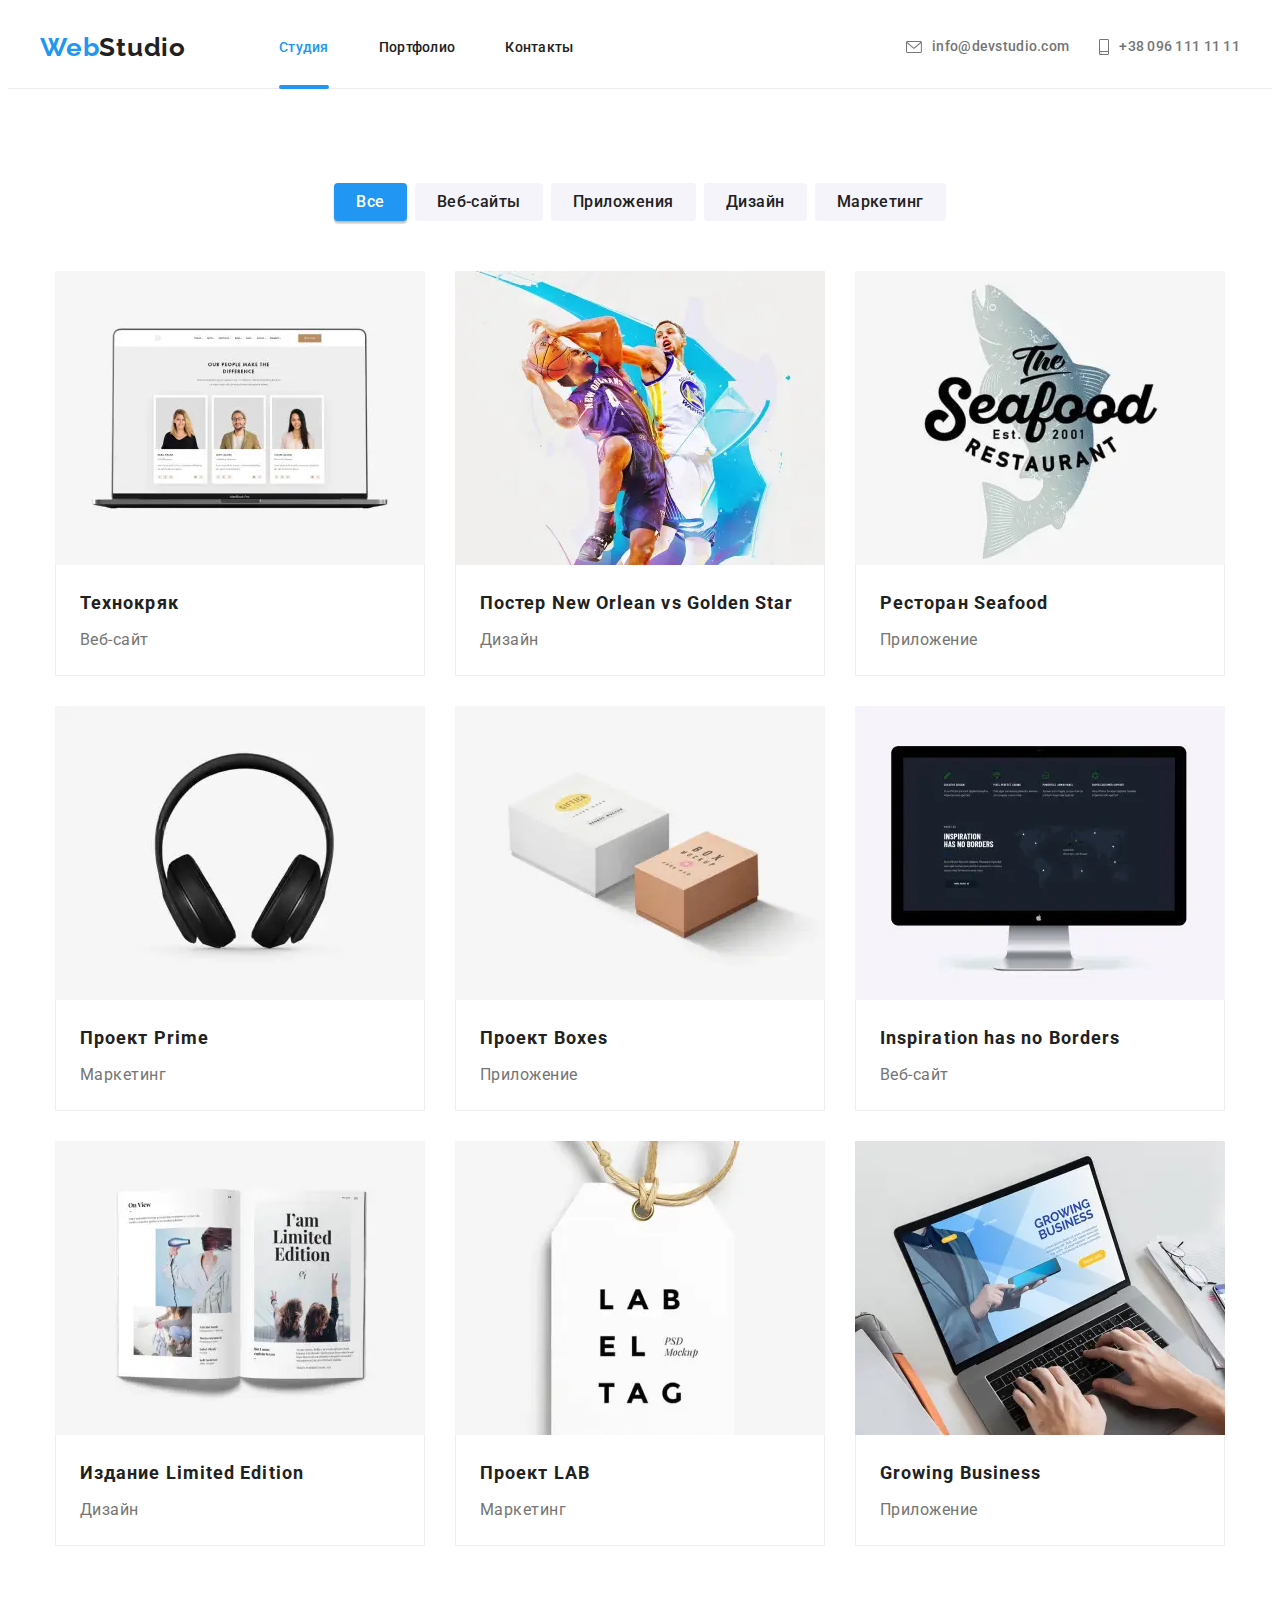
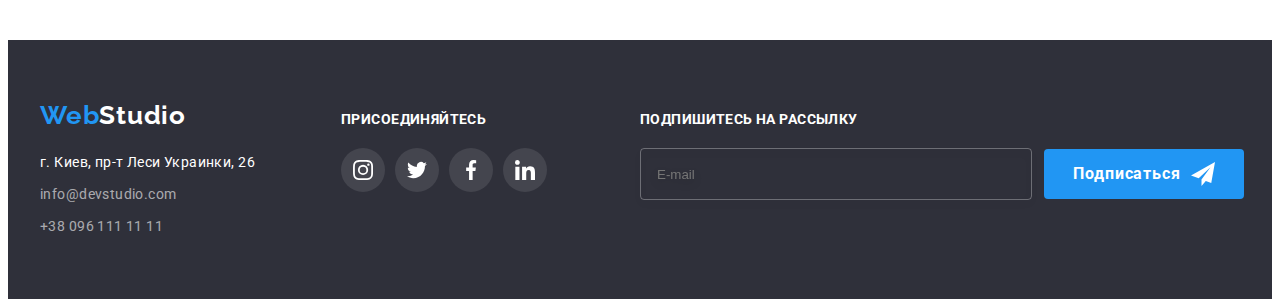
==== commit 31aeb750: "Fihish" ====
--- a/portfolio.html
+++ b/portfolio.html
@@ -20,20 +20,110 @@
     />
     <link rel="stylesheet" href="./css/main.min.css" />
   </head>
-  <body>
+  <body data-body>
     <!-- Хедер -->
-    <!-- <header class="header">
+    <header class="header">
       <div class="header__container container">
         <a class="header__logo logo logo--black" href="./index.html" lang="en"
           ><span class="logo__span">Web</span>Studio</a
         >
+
+        <button class="mobile-menu-button" type="button" data-menu-button>
+          <svg class="mobile-menu-button__icon" width="24px" height="16px">
+            <use
+              class="mobile-menu-button__open"
+              href="./images/symbol-defs.svg#icon-header-menu-open"
+            ></use>
+            <use
+              class="mobile-menu-button__close"
+              href="./images/symbol-defs.svg#icon-header-menu-close"
+            ></use>
+          </svg>
+        </button>
+
+        <div class="mobile-menu" data-menu>
+          <ul class="mobile-menu__navList">
+            <li class="mobile-menu__navItem">
+              <a class="mobile-menu__navLink" href="./index.html">Студия</a>
+            </li>
+            <li class="mobile-menu__navItem">
+              <a class="mobile-menu__navLink mobile-menu__navLink--current" href="./portfolio.html"
+                >Портфолио</a
+              >
+            </li>
+            <li class="mobile-menu__navItem">
+              <a class="mobile-menu__navLink" href="">Контакты</a>
+            </li>
+          </ul>
+          <ul class="mobile-menu__contacts">
+            <li class="mobile-menu__contactsItem">
+              <a
+                class="mobile-menu__contactsLink mobile-menu__contactsPhone"
+                href="tel:+380961111111"
+              >
+                +38 096 111 11 11
+              </a>
+            </li>
+            <li class="mobile-menu__contactsItem">
+              <a
+                class="mobile-menu__contactsLink mobile-menu__contactsMail"
+                href="mailto:info@devstudio.com"
+              >
+                info@devstudio.com
+              </a>
+            </li>
+          </ul>
+          <ul class="mobile-menu__socials">
+            <li class="mobile-menu__socialsItem">
+              <a
+                class="mobile-menu__socialsLink"
+                href=""
+                target="_blank"
+                rel="noopener noreferrer"
+                lang="en"
+                >Instagram</a
+              >
+            </li>
+            <li class="mobile-menu__socialsItem">
+              <a
+                class="mobile-menu__socialsLink"
+                href=""
+                target="_blank"
+                rel="noopener noreferrer"
+                lang="en"
+                >Twitter</a
+              >
+            </li>
+            <li class="mobile-menu__socialsItem">
+              <a
+                class="mobile-menu__socialsLink"
+                href=""
+                target="_blank"
+                rel="noopener noreferrer"
+                lang="en"
+                >Facebook</a
+              >
+            </li>
+            <li class="mobile-menu__socialsItem">
+              <a
+                class="mobile-menu__socialsLink"
+                href=""
+                target="_blank"
+                rel="noopener noreferrer"
+                lang="en"
+                >LinkedIn</a
+              >
+            </li>
+          </ul>
+        </div>
+
         <nav class="nav">
           <ul class="nav__list">
             <li class="nav__item">
-              <a class="nav__link" href="./index.html">Студия</a>
+              <a class="nav__link nav__link--current" href="./index.html">Студия</a>
             </li>
             <li class="nav__item">
-              <a class="nav__link nav__link--current" href="./portfolio.html">Портфолио</a>
+              <a class="nav__link" href="./portfolio.html">Портфолио</a>
             </li>
             <li class="nav__item">
               <a class="nav__link" href="">Контакты</a>
@@ -59,8 +149,7 @@
           </li>
         </ul>
       </div>
-    </header> -->
-
+    </header>
     <!-- Основная часть страницы -->
     <main>
       <!-- Блок Портфолио -->
@@ -828,5 +917,7 @@
         </div>
       </div>
     </footer>
+
+    <script src="./js/mobile-menu.js"></script>
   </body>
 </html>
--- a/css/main.min.css
+++ b/css/main.min.css
@@ -1 +1 @@
-:root{--main-color: #212121;--text-color: #757575;--additional-color: #ffffff;--hoover-color: #2196f3;--hoover-color-main-button: #188ce8;--border-coloor: #ececec;--icon-color: #afb1b8;--main-background-color: #ffffff;--footer-background-color: #2f303a;--additional-background-color: #f5f4fa;--hero-background-color: #c4c4c4}body{font-family:roboto,sans-serif;font-style:normal;font-weight:700;color:var(--main-color);background-color:var(--main-background-color)}h1,h2,h3,p,ul,a,span,button{padding:0;margin:0;list-style-type:none}img{display:block;max-width:100%;height:auto}.container{width:100%;padding:0 15px;margin-left:auto;margin-right:auto}@media screen and (min-width: 480px){.container{max-width:480px}}@media screen and (min-width: 768px){.container{max-width:768px}}@media screen and (min-width: 1200px){.container{max-width:1200px}}.logo{font-family:Raleway;font-size:26px;line-height:1.19;letter-spacing:.03em;text-decoration:none}.logo__span{color:var(--hoover-color)}.logo--black{color:var(--main-color)}.logo--white{color:var(--additional-color)}.button{display:-webkit-box;display:-ms-flexbox;display:flex;-webkit-box-align:center;-ms-flex-align:center;align-items:center;-webkit-box-pack:center;-ms-flex-pack:center;justify-content:center;width:200px;height:50px;font-family:roboto,sans-serif;font-style:normal;font-weight:700;font-size:16px;line-height:1.88;letter-spacing:.06em;color:var(--additional-color);background-color:var(--hoover-color);border:0;border-radius:4px;cursor:pointer;-webkit-transition:background-color 250ms cubic-bezier(0.4, 0, 0.2, 1);transition:background-color 250ms cubic-bezier(0.4, 0, 0.2, 1)}.button:hover,.button:focus{background-color:var(--hoover-color-main-button)}.tittle{font-size:36px;line-height:1.17;letter-spacing:.03em;text-align:center}@media screen and (min-width: 768px){.cardSet{display:-webkit-box;display:-ms-flexbox;display:flex;-webkit-box-align:center;-ms-flex-align:center;align-items:center;-webkit-box-pack:center;-ms-flex-pack:center;justify-content:center;-ms-flex-wrap:wrap;flex-wrap:wrap;gap:30px}}.socialMedia{display:-webkit-box;display:-ms-flexbox;display:flex;-webkit-box-align:center;-ms-flex-align:center;align-items:center;-webkit-box-pack:center;-ms-flex-pack:center;justify-content:center;gap:10px}.socialMedia__link{display:-webkit-box;display:-ms-flexbox;display:flex;-webkit-box-align:center;-ms-flex-align:center;align-items:center;-webkit-box-pack:center;-ms-flex-pack:center;justify-content:center;width:44px;height:44px;border-radius:50%;outline:rgba(0,0,0,0);outline:rgba(0,0,0,0);cursor:pointer;-webkit-transition:color 250ms cubic-bezier(0.4, 0, 0.2, 1),background-color 250ms cubic-bezier(0.4, 0, 0.2, 1);transition:color 250ms cubic-bezier(0.4, 0, 0.2, 1),background-color 250ms cubic-bezier(0.4, 0, 0.2, 1)}.socialMedia__icon{fill:currentColor}.socialMedia__link--white{color:var(--icon-color);background-color:var(--main-background-color)}.socialMedia__link--dark{color:var(--additional-color);background-color:rgba(255,255,255,.1)}.socialMedia__link:hover,.socialMedia__link:focus{color:var(--additional-color);background-color:var(--hoover-color)}.header{padding-top:24px;padding-bottom:25px;border-bottom:1px solid #ececec}.header__container{display:-webkit-box;display:-ms-flexbox;display:flex;-webkit-box-align:center;-ms-flex-align:center;align-items:center}.header__logo{margin-right:93px}.nav__list{display:-webkit-box;display:-ms-flexbox;display:flex;-webkit-box-align:center;-ms-flex-align:center;align-items:center;gap:50px;margin-right:305px;font-weight:500;font-size:14px}.nav__item{display:block;position:relative}.nav__link{padding:20px 0;line-height:1.14;letter-spacing:.02em;text-decoration:none;color:var(--main-color);-webkit-transition:color 250ms cubic-bezier(0.4, 0, 0.2, 1);transition:color 250ms cubic-bezier(0.4, 0, 0.2, 1)}.nav__link:hover,.nav__link:focus{color:var(--hoover-color)}.nav__link--current{padding-bottom:33px;color:var(--hoover-color)}.nav__link--current::after{content:"";display:block;width:100%;height:4px;background:var(--hoover-color);border-radius:2px;position:absolute;bottom:-33px}.header__contacts{display:-webkit-box;display:-ms-flexbox;display:flex;-webkit-box-align:center;-ms-flex-align:center;align-items:center;gap:30px}.contacts__link{display:-webkit-box;display:-ms-flexbox;display:flex;-webkit-box-align:center;-ms-flex-align:center;align-items:center;font-weight:500;font-size:14px;line-height:1.14;letter-spacing:.02em;text-decoration:none;color:var(--text-color);-webkit-transition:color 250ms cubic-bezier(0.4, 0, 0.2, 1);transition:color 250ms cubic-bezier(0.4, 0, 0.2, 1)}.contacts__link:hover,.contacts__link:focus{color:var(--hoover-color)}.contacts__icon{margin-right:10px;fill:currentColor}.hero{padding:118px 0;text-align:center;background-position:center;background-repeat:no-repeat;background-size:cover;background-color:var(--hero-background-color);background-image:-webkit-gradient(linear, left top, left bottom, from(rgba(47, 48, 58, 0.4)), to(rgba(47, 48, 58, 0.4))),url(../images/studio/hero/hero_mob.jpeg);background-image:linear-gradient(rgba(47, 48, 58, 0.4), rgba(47, 48, 58, 0.4)),url(../images/studio/hero/hero_mob.jpeg)}@media(min-device-pixel-ratio: 2),(-webkit-min-device-pixel-ratio: 2),(min-resolution: 192dpi),(min-resolution: 2dppx){.hero{background-image:-webkit-gradient(linear, left top, left bottom, from(rgba(47, 48, 58, 0.4)), to(rgba(47, 48, 58, 0.4))),url(../images/studio/hero/hero@2x_mob.jpeg);background-image:linear-gradient(rgba(47, 48, 58, 0.4), rgba(47, 48, 58, 0.4)),url(../images/studio/hero/hero@2x_mob.jpeg)}}@media screen and (min-width: 768px){.hero{background-image:-webkit-gradient(linear, left top, left bottom, from(rgba(47, 48, 58, 0.4)), to(rgba(47, 48, 58, 0.4))),url(../images/studio/hero/hero_tab.jpeg);background-image:linear-gradient(rgba(47, 48, 58, 0.4), rgba(47, 48, 58, 0.4)),url(../images/studio/hero/hero_tab.jpeg)}}@media screen and (min-width: 768px)and (min-device-pixel-ratio: 2),screen and (min-width: 768px)and (-webkit-min-device-pixel-ratio: 2),screen and (min-width: 768px)and (min-resolution: 192dpi),screen and (min-width: 768px)and (min-resolution: 2dppx){.hero{background-image:-webkit-gradient(linear, left top, left bottom, from(rgba(47, 48, 58, 0.4)), to(rgba(47, 48, 58, 0.4))),url(../images/studio/hero/hero@2x_tab.jpeg);background-image:linear-gradient(rgba(47, 48, 58, 0.4), rgba(47, 48, 58, 0.4)),url(../images/studio/hero/hero@2x_tab.jpeg)}}@media screen and (min-width: 1200px){.hero{padding:200px 0;background-image:-webkit-gradient(linear, left top, left bottom, from(rgba(47, 48, 58, 0.4)), to(rgba(47, 48, 58, 0.4))),url(../images/studio/hero/hero_des.jpeg);background-image:linear-gradient(rgba(47, 48, 58, 0.4), rgba(47, 48, 58, 0.4)),url(../images/studio/hero/hero_des.jpeg)}}@media screen and (min-width: 1200px)and (min-device-pixel-ratio: 2),screen and (min-width: 1200px)and (-webkit-min-device-pixel-ratio: 2),screen and (min-width: 1200px)and (min-resolution: 192dpi),screen and (min-width: 1200px)and (min-resolution: 2dppx){.hero{background-image:-webkit-gradient(linear, left top, left bottom, from(rgba(47, 48, 58, 0.4)), to(rgba(47, 48, 58, 0.4))),url(../images/studio/hero/hero@2x_des.jpeg);background-image:linear-gradient(rgba(47, 48, 58, 0.4), rgba(47, 48, 58, 0.4)),url(../images/studio/hero/hero@2x_des.jpeg)}}.hero__tittle{margin:auto;margin-bottom:30px;width:360px;font-weight:900;font-size:26px;line-height:1.62;letter-spacing:.06em;text-transform:uppercase;color:var(--additional-color)}@media screen and (min-width: 1200px){.hero__tittle{width:696px;font-size:44px;line-height:1.36}}.hero__button{margin:auto}.features{padding:60px 0}@media screen and (min-width: 1200px){.features{padding:94px 0}}@media screen and (min-width: 768px){.features__container{display:-webkit-box;display:-ms-flexbox;display:flex;gap:30px;-ms-flex-wrap:wrap;flex-wrap:wrap}}.features__card{width:100%;min-height:226px}@media screen and (min-width: 768px){.features__card{width:354px;min-height:251px}}@media screen and (min-width: 1200px){.features__card{width:270px}}@media screen and (max-width: 767px){.features__card:not(:last-child){margin-bottom:30px}}.features__logo{display:-webkit-box;display:-ms-flexbox;display:flex;-webkit-box-align:center;-ms-flex-align:center;align-items:center;-webkit-box-pack:center;-ms-flex-pack:center;justify-content:center;width:100%;height:120px;margin-bottom:30px;border-radius:4px;background-color:var(--additional-background-color)}.features__name{margin-bottom:10px;font-size:14px;line-height:1.14;letter-spacing:.03em;text-transform:uppercase}@media screen and (max-width: 767px){.features__name{text-align:center}}.features__text{font-weight:400;font-size:14px;line-height:1.71;letter-spacing:.03em;color:var(--text-color)}.products{padding-bottom:94px}.products__tittle{margin-bottom:50px}.products__cardSet{position:relative}.products__thumb{display:-webkit-box;display:-ms-flexbox;display:flex;-webkit-box-align:center;-ms-flex-align:center;align-items:center;-webkit-box-pack:center;-ms-flex-pack:center;justify-content:center;width:370px;height:70px;background:rgba(47,48,58,.8);position:absolute;bottom:0}.products__discription{font-size:14px;line-height:1.14;text-align:center;letter-spacing:.03em;text-transform:uppercase;color:var(--additional-color)}@media screen and (max-width: 1199px){.products{display:none}}.team{padding:60px 0;background-color:var(--additional-background-color)}@media screen and (min-width: 1200px){.team{padding:94px 0}}.team__tittle{margin-bottom:30px}@media screen and (min-width: 1200px){.team__tittle{margin-bottom:50px}}.team__card{padding-bottom:24px;background:var(--main-background-color);-webkit-box-shadow:0px 1px 3px rgba(0,0,0,.12),0px 1px 1px rgba(0,0,0,.14),0px 2px 1px rgba(0,0,0,.2);box-shadow:0px 1px 3px rgba(0,0,0,.12),0px 1px 1px rgba(0,0,0,.14),0px 2px 1px rgba(0,0,0,.2);border-radius:0px 0px 4px 4px}@media screen and (min-width: 1200px){.team__card{padding-bottom:30px}}@media screen and (max-width: 767px){.team__card:not(:last-child){margin-bottom:30px}}.team__img{margin-bottom:30px}.team__name{margin-bottom:10px;font-weight:500;font-size:16px;line-height:1.19;letter-spacing:.03em;text-align:center}.team__position{margin-bottom:16px;font-weight:400;font-size:16px;line-height:1.19;letter-spacing:.03em;color:var(--text-color);text-align:center}.clients{padding:60px 0}@media screen and (min-width: 1200px){.clients{padding:94px 0}}.clients__cardSet{display:-webkit-box;display:-ms-flexbox;display:flex;-webkit-box-align:center;-ms-flex-align:center;align-items:center;-webkit-box-pack:center;-ms-flex-pack:center;justify-content:center;-ms-flex-wrap:wrap;flex-wrap:wrap;gap:30px}.clients__tittle{margin-bottom:30px}@media screen and (min-width: 1200px){.clients__tittle{margin-bottom:50px}}.clients__icon{fill:currentColor}.clients__link{display:-webkit-box;display:-ms-flexbox;display:flex;-webkit-box-align:center;-ms-flex-align:center;align-items:center;-webkit-box-pack:center;-ms-flex-pack:center;justify-content:center;width:210px;height:92px;border:1px solid var(--icon-color);border-radius:4px;color:var(--icon-color);cursor:pointer;-webkit-transition:color 250ms cubic-bezier(0.4, 0, 0.2, 1),border 250ms cubic-bezier(0.4, 0, 0.2, 1);transition:color 250ms cubic-bezier(0.4, 0, 0.2, 1),border 250ms cubic-bezier(0.4, 0, 0.2, 1)}.clients__link:hover,.clients__link:focus{color:var(--hoover-color);border:1px solid var(--hoover-color)}@media screen and (min-width: 768px){.clients__link{width:226px}}@media screen and (min-width: 1200px){.clients__link{width:170px}}.portfolio{padding:60px 0}@media screen and (min-width: 768px){.portfolio{padding:94px 0}}.portfolio__menu{display:-webkit-box;display:-ms-flexbox;display:flex;-webkit-box-align:center;-ms-flex-align:center;align-items:center;-webkit-box-pack:start;-ms-flex-pack:start;justify-content:flex-start;-ms-flex-wrap:wrap;flex-wrap:wrap;gap:8px;margin-bottom:40px}@media screen and (min-width: 768px){.portfolio__menu{-webkit-box-pack:center;-ms-flex-pack:center;justify-content:center;-ms-flex-wrap:nowrap;flex-wrap:nowrap;margin-bottom:30px}}@media screen and (min-width: 1200px){.portfolio__menu{margin-bottom:50px}}.menu__button{padding:6px 22px;font-family:roboto,sans-serif;font-style:normal;font-weight:500;font-size:16px;line-height:1.62;letter-spacing:.03em;color:var(--main-color);background-color:var(--additional-background-color);border:0 solid rgba(0,0,0,0);border-radius:4px;cursor:pointer;-webkit-transition:color 250ms cubic-bezier(0.4, 0, 0.2, 1),background-color 250ms cubic-bezier(0.4, 0, 0.2, 1),-webkit-box-shadow 250ms cubic-bezier(0.4, 0, 0.2, 1);transition:color 250ms cubic-bezier(0.4, 0, 0.2, 1),background-color 250ms cubic-bezier(0.4, 0, 0.2, 1),-webkit-box-shadow 250ms cubic-bezier(0.4, 0, 0.2, 1);transition:color 250ms cubic-bezier(0.4, 0, 0.2, 1),background-color 250ms cubic-bezier(0.4, 0, 0.2, 1),box-shadow 250ms cubic-bezier(0.4, 0, 0.2, 1);transition:color 250ms cubic-bezier(0.4, 0, 0.2, 1),background-color 250ms cubic-bezier(0.4, 0, 0.2, 1),box-shadow 250ms cubic-bezier(0.4, 0, 0.2, 1),-webkit-box-shadow 250ms cubic-bezier(0.4, 0, 0.2, 1)}.menu__button--current,.menu__button:hover,.menu__button:focus{color:var(--additional-color);background-color:var(--hoover-color);-webkit-box-shadow:0px 3px 1px rgba(0,0,0,.1),0px 1px 2px rgba(0,0,0,.08),0px 2px 2px rgba(0,0,0,.12);box-shadow:0px 3px 1px rgba(0,0,0,.1),0px 1px 2px rgba(0,0,0,.08),0px 2px 2px rgba(0,0,0,.12)}.portfolio__cardSet{-ms-flex-wrap:wrap;flex-wrap:wrap}@media screen and (max-width: 767px){.portfolio__card:not(:last-child){margin-bottom:30px}}.card{background:var(--main-background-color);cursor:pointer;-webkit-transition:-webkit-box-shadow 250ms cubic-bezier(0.4, 0, 0.2, 1);transition:-webkit-box-shadow 250ms cubic-bezier(0.4, 0, 0.2, 1);transition:box-shadow 250ms cubic-bezier(0.4, 0, 0.2, 1);transition:box-shadow 250ms cubic-bezier(0.4, 0, 0.2, 1), -webkit-box-shadow 250ms cubic-bezier(0.4, 0, 0.2, 1);position:relative}@media screen and (min-width: 768px)and (max-width: 1199px){.card:last-child{margin-right:auto}}.card__imgWrapper{position:relative;overflow:hidden}.card__discription{padding:20px 24px;border:1px solid #eee;border-top:none}@media screen and (min-width: 768px)and (max-width: 1199px){.card__discription{max-width:354px}}.card__tittle{margin-bottom:4px;font-size:18px;line-height:2;letter-spacing:.06em}.card__text{font-weight:400;font-size:16px;line-height:1.88;letter-spacing:.03em;color:var(--text-color)}.card:hover,.card:focus{-webkit-box-shadow:0px 1px 1px rgba(0,0,0,.12),0px 4px 4px rgba(0,0,0,.06),1px 4px 6px rgba(0,0,0,.16);box-shadow:0px 1px 1px rgba(0,0,0,.12),0px 4px 4px rgba(0,0,0,.06),1px 4px 6px rgba(0,0,0,.16)}.overlay{display:-webkit-box;display:-ms-flexbox;display:flex;-webkit-box-pack:center;-ms-flex-pack:center;justify-content:center;-webkit-box-align:center;-ms-flex-align:center;align-items:center;width:100%;height:294px;background-color:var(--hoover-color);position:absolute;top:100%;-webkit-transition:-webkit-transform 250ms cubic-bezier(0.4, 0, 0.2, 1);transition:-webkit-transform 250ms cubic-bezier(0.4, 0, 0.2, 1);transition:transform 250ms cubic-bezier(0.4, 0, 0.2, 1);transition:transform 250ms cubic-bezier(0.4, 0, 0.2, 1), -webkit-transform 250ms cubic-bezier(0.4, 0, 0.2, 1)}.overlay__text{display:block;padding:63px 24px;font-weight:400;font-size:18px;line-height:1.56;letter-spacing:.03em;color:var(--additional-color)}.card:hover .overlay{-webkit-transform:translateY(-100%);transform:translateY(-100%);overflow:visible}.footer{padding:60px 0;background-color:var(--footer-background-color)}@media screen and (min-width: 768px){.footer__container{display:-webkit-box;display:-ms-flexbox;display:flex;-webkit-box-align:baseline;-ms-flex-align:baseline;align-items:baseline;-ms-flex-wrap:wrap;flex-wrap:wrap}}@media screen and (min-width: 1200px){.footer__container{-ms-flex-wrap:nowrap;flex-wrap:nowrap}}.footer__main{text-align:center;margin:0 0 60px 0}@media screen and (min-width: 768px){.footer__main{margin:0 165px 60px 61px}}@media screen and (min-width: 1200px){.footer__main{text-align:left;margin:0 70px 0 0px}}.footer__logo{display:block;margin-bottom:20px}.footer__address{display:inline-block;width:231px;margin-bottom:8px;font-weight:400;font-style:normal;font-size:14px;line-height:1.71;letter-spacing:.03em;color:var(--additional-color)}.footer__item:not(:last-child){margin-bottom:8px}.footer__contact{font-weight:400;font-size:14px;line-height:1.71;letter-spacing:.03em;color:rgba(255,255,255,.6);text-decoration:none;-webkit-transition:color 250ms cubic-bezier(0.4, 0, 0.2, 1);transition:color 250ms cubic-bezier(0.4, 0, 0.2, 1)}.footer__contact:hover,.footer__contact:focus{color:var(--hoover-color)}@media screen and (max-width: 1199px){.footer__connect{margin-bottom:60px}}.connect__tittle{display:block;text-align:center;margin-bottom:20px;font-weight:700;font-size:14px;line-height:1.14;letter-spacing:.03em;text-transform:uppercase;color:var(--additional-color)}@media screen and (min-width: 1200px){.connect__tittle{text-align:left}}@media screen and (min-width: 1200px){.connect__socialMedia{margin-right:93px}}@media screen and (min-width: 768px){.subscribe{margin-right:auto;margin-left:auto;text-align:center}}.subscribe__tittle{display:block;text-align:center;margin-bottom:20px;font-weight:700;font-size:14px;line-height:1.14;letter-spacing:.03em;text-transform:uppercase;color:var(--additional-color)}@media screen and (min-width: 1200px){.subscribe__tittle{text-align:left}}@media screen and (min-width: 1200px){.subscribe__form{display:-webkit-box;display:-ms-flexbox;display:flex;-webkit-box-align:center;-ms-flex-align:center;align-items:center;-webkit-box-pack:center;-ms-flex-pack:center;justify-content:center;gap:12px}}.subscribe__field{width:100%;height:50px;margin-bottom:20px;padding:0 16px;color:var(--additional-color);background-color:rgba(0,0,0,0);outline:rgba(0,0,0,0);border:1px solid rgba(255,255,255,.3);-webkit-filter:drop-shadow(0px 4px 4px rgba(0, 0, 0, 0.15));filter:drop-shadow(0px 4px 4px rgba(0, 0, 0, 0.15));border-radius:4px}.subscribe__field:-webkit-autofill,.subscribe__field:-webkit-autofill:hover,.subscribe__field:-webkit-autofill:focus{border:1px solid green;-webkit-text-fill-color:var(--additional-color);-webkit-transition:background-color 5000s ease-in-out 0s;transition:background-color 5000s ease-in-out 0s}@media screen and (min-width: 768px){.subscribe__field{width:450px}}@media screen and (min-width: 1200px){.subscribe__field{width:358px;margin-bottom:0}}.subscribe__button{margin:0 auto;gap:10px}.backdrop{position:fixed;top:0;left:0;width:100%;height:100%;background-color:rgba(0,0,0,.2);opacity:1;-webkit-transition:opacity 250ms cubic-bezier(0.4, 0, 0.2, 1);transition:opacity 250ms cubic-bezier(0.4, 0, 0.2, 1)}.backdrop--is-hidden{opacity:0;pointer-events:none}.backdrop--is-hidden .backdrop__modal{-webkit-transform:translate(-50%, -50%) scale(0);transform:translate(-50%, -50%) scale(0)}.modal{position:absolute;position:relative;top:50%;left:50%;width:450px;height:609px;padding:40px;background:var(--main-background-color);-webkit-box-shadow:0px 1px 3px rgba(0,0,0,.12),0px 1px 1px rgba(0,0,0,.14),0px 2px 1px rgba(0,0,0,.2);box-shadow:0px 1px 3px rgba(0,0,0,.12),0px 1px 1px rgba(0,0,0,.14),0px 2px 1px rgba(0,0,0,.2);border-radius:4px;-webkit-transform:translate(-50%, -50%) scale(1);transform:translate(-50%, -50%) scale(1);-webkit-transition:translate 250ms cubic-bezier(0.4, 0, 0.2, 1);transition:translate 250ms cubic-bezier(0.4, 0, 0.2, 1)}@media screen and (min-width: 1200px){.modal{width:528px;height:581px}}.modal__buttonClose{display:-webkit-box;display:-ms-flexbox;display:flex;-webkit-box-align:center;-ms-flex-align:center;align-items:center;-webkit-box-pack:center;-ms-flex-pack:center;justify-content:center;position:absolute;top:8px;right:8px;width:30px;height:30px;color:var(--main-color);background-color:var(--main-background-color);border:1px solid rgba(0,0,0,.1);border-radius:50%;outline:rgba(0,0,0,0);cursor:pointer;-webkit-transition:color 250ms cubic-bezier(0.4, 0, 0.2, 1);transition:color 250ms cubic-bezier(0.4, 0, 0.2, 1)}.modal__buttonClose:hover,.modal__buttonClose:focus{color:var(--hoover-color)}.modal__icon{fill:currentColor}.modal__tittle{display:inline-block;text-align:center;font-weight:700;font-size:20px;line-height:1.15;letter-spacing:.03em;color:var(--main-color)}.modal__form{margin-top:12px;display:-webkit-box;display:-ms-flexbox;display:flex;-webkit-box-orient:vertical;-webkit-box-direction:normal;-ms-flex-direction:column;flex-direction:column}.form__label{position:relative}.form__name{display:block;margin-bottom:4px;font-weight:400;font-size:12px;line-height:1.17;letter-spacing:.01em;color:var(--text-color)}.form__field{display:block;margin-bottom:10px;padding:0 42px;width:100%;height:40px;border:1px solid rgba(33,33,33,.2);border-radius:4px;outline:rgba(0,0,0,0)}.form__field:focus-within~.form__icon{fill:var(--hoover-color)}.form__icon{position:absolute;left:12px;bottom:11px;-webkit-transform:translateY(-50%);transform:translateY(-50%);fill:var(--main-color);-webkit-transition:fill 250ms cubic-bezier(0.4, 0, 0.2, 1);transition:fill 250ms cubic-bezier(0.4, 0, 0.2, 1)}.form__textarea{padding:12px 16px;margin-bottom:20px;width:100%;height:120px;border:1px solid rgba(33,33,33,.2);border-radius:4px;outline:rgba(0,0,0,0);resize:none}.form__textarea::-webkit-input-placeholder{font-weight:400;font-size:12px;line-height:1.17;letter-spacing:.01em;color:rgba(117,117,117,.5)}.form__textarea::-moz-placeholder{font-weight:400;font-size:12px;line-height:1.17;letter-spacing:.01em;color:rgba(117,117,117,.5)}.form__textarea:-ms-input-placeholder{font-weight:400;font-size:12px;line-height:1.17;letter-spacing:.01em;color:rgba(117,117,117,.5)}.form__textarea::-ms-input-placeholder{font-weight:400;font-size:12px;line-height:1.17;letter-spacing:.01em;color:rgba(117,117,117,.5)}.form__textarea::placeholder{font-weight:400;font-size:12px;line-height:1.17;letter-spacing:.01em;color:rgba(117,117,117,.5)}.form__field:focus-within,.form__textarea:focus-within{border-color:#2196f3}.form__checkbox{display:-webkit-inline-box;display:-ms-inline-flexbox;display:inline-flex;-webkit-box-align:baseline;-ms-flex-align:baseline;align-items:baseline;-webkit-box-pack:center;-ms-flex-pack:center;justify-content:center;margin-bottom:30px}@media screen and (min-width: 1200px){.form__checkbox{padding-left:12px;padding-right:11px}}.checkbox__field{position:absolute;width:1px;height:1px;margin:-1px;border:0;padding:0;white-space:nowrap;-webkit-clip-path:inset(100%);clip-path:inset(100%);clip:rect(0 0 0 0);overflow:hidden}.checkbox__field:focus-within+.checkbox__custom{border-color:var(--hoover-color)}.checkbox__field:checked+.checkbox__custom{border-color:var(--hoover-color);background-color:var(--hoover-color)}.checkbox__custom{display:-webkit-box;display:-ms-flexbox;display:flex;-webkit-box-align:center;-ms-flex-align:center;align-items:center;-webkit-box-pack:center;-ms-flex-pack:center;justify-content:center;margin-right:8px;width:16px;height:15px;border:1px solid #000;-webkit-box-shadow:0px 4px 4px rgba(0,0,0,.25);box-shadow:0px 4px 4px rgba(0,0,0,.25);border-radius:1px;background-color:var(--main-background-color);-webkit-transition-property:color;transition-property:color;-webkit-transition-property:border-color;transition-property:border-color;-webkit-transition-property:background-color;transition-property:background-color;-webkit-transition-duration:250ms;transition-duration:250ms;-webkit-transition-timing-function:cubic-bezier(0.4, 0, 0.2, 1);transition-timing-function:cubic-bezier(0.4, 0, 0.2, 1)}.checkbox__icon{fill:var(--additional-color)}.checkbox__name{font-weight:400;font-size:12px;line-height:1.16;letter-spacing:.03em;color:var(--text-color);-webkit-user-select:none;-moz-user-select:none;-ms-user-select:none;user-select:none}@media screen and (min-width: 1200px){.checkbox__name{font-size:14px;line-height:1.7}}.checkbox__terms{color:var(--hoover-color)}.button__submit{margin:auto}.button__submit:hover,.button__submit:focus{background-color:var(--hoover-color-main-button)}/*# sourceMappingURL=main.min.css.map */+:root{--main-color: #212121;--text-color: #757575;--additional-color: #ffffff;--hoover-color: #2196f3;--hoover-color-main-button: #188ce8;--border-coloor: #ececec;--icon-color: #afb1b8;--main-background-color: #ffffff;--footer-background-color: #2f303a;--additional-background-color: #f5f4fa;--hero-background-color: #c4c4c4}body{font-family:roboto,sans-serif;font-style:normal;font-weight:700;color:var(--main-color);background-color:var(--main-background-color)}body.no-scroll{overflow:hidden}h1,h2,h3,p,ul,a,span,button{padding:0;margin:0;list-style-type:none}img{display:block;max-width:100%;height:auto}.container{width:100%;padding:0 15px;margin-left:auto;margin-right:auto}@media screen and (min-width: 480px){.container{max-width:480px}}@media screen and (min-width: 768px){.container{max-width:768px}}@media screen and (min-width: 1200px){.container{max-width:1200px}}.logo{font-family:Raleway;font-size:26px;line-height:1.19;letter-spacing:.03em;text-decoration:none}.logo__span{color:var(--hoover-color)}.logo--black{color:var(--main-color)}.logo--white{color:var(--additional-color)}.button{display:-webkit-box;display:-ms-flexbox;display:flex;-webkit-box-align:center;-ms-flex-align:center;align-items:center;-webkit-box-pack:center;-ms-flex-pack:center;justify-content:center;width:200px;height:50px;font-family:roboto,sans-serif;font-style:normal;font-weight:700;font-size:16px;line-height:1.88;letter-spacing:.06em;color:var(--additional-color);background-color:var(--hoover-color);border:0;border-radius:4px;cursor:pointer;-webkit-transition:background-color 250ms cubic-bezier(0.4, 0, 0.2, 1);transition:background-color 250ms cubic-bezier(0.4, 0, 0.2, 1)}.button:hover,.button:focus{background-color:var(--hoover-color-main-button)}.tittle{font-size:36px;line-height:1.17;letter-spacing:.03em;text-align:center}@media screen and (min-width: 768px){.cardSet{display:-webkit-box;display:-ms-flexbox;display:flex;-webkit-box-align:center;-ms-flex-align:center;align-items:center;-webkit-box-pack:center;-ms-flex-pack:center;justify-content:center;-ms-flex-wrap:wrap;flex-wrap:wrap;gap:30px}}.socialMedia{display:-webkit-box;display:-ms-flexbox;display:flex;-webkit-box-align:center;-ms-flex-align:center;align-items:center;-webkit-box-pack:center;-ms-flex-pack:center;justify-content:center;gap:10px}.socialMedia__link{display:-webkit-box;display:-ms-flexbox;display:flex;-webkit-box-align:center;-ms-flex-align:center;align-items:center;-webkit-box-pack:center;-ms-flex-pack:center;justify-content:center;width:44px;height:44px;border-radius:50%;outline:rgba(0,0,0,0);outline:rgba(0,0,0,0);cursor:pointer;-webkit-transition:color 250ms cubic-bezier(0.4, 0, 0.2, 1),background-color 250ms cubic-bezier(0.4, 0, 0.2, 1);transition:color 250ms cubic-bezier(0.4, 0, 0.2, 1),background-color 250ms cubic-bezier(0.4, 0, 0.2, 1)}.socialMedia__icon{fill:currentColor}.socialMedia__link--white{color:var(--icon-color);background-color:var(--main-background-color)}.socialMedia__link--dark{color:var(--additional-color);background-color:rgba(255,255,255,.1)}.socialMedia__link:hover,.socialMedia__link:focus{color:var(--additional-color);background-color:var(--hoover-color)}.mobile-menu-button{margin-left:auto;width:40px;height:40px;display:-webkit-box;display:-ms-flexbox;display:flex;-webkit-box-align:center;-ms-flex-align:center;align-items:center;-webkit-box-pack:center;-ms-flex-pack:center;justify-content:center;z-index:20;color:var(--main-color);background-color:rgba(0,0,0,0);border:none;-webkit-transition:color 250ms cubic-bezier(0.4, 0, 0.2, 1);transition:color 250ms cubic-bezier(0.4, 0, 0.2, 1)}@media screen and (min-width: 768px){.mobile-menu-button{display:none}}.mobile-menu-button:hover{color:var(--hoover-color)}.mobile-menu-button__icon,.mobile-menu-button__focus{fill:currentColor}.mobile-menu-button.is-open .mobile-menu-button__open{opacity:0}.mobile-menu-button__close{opacity:0}.mobile-menu-button.is-open .mobile-menu-button__close{opacity:1}.mobile-menu{position:fixed;display:-webkit-box;display:-ms-flexbox;display:flex;-webkit-box-orient:vertical;-webkit-box-direction:normal;-ms-flex-direction:column;flex-direction:column;top:0;left:0;-webkit-transform:translateX(100%);transform:translateX(100%);width:100%;height:100%;padding:48px 40px;background-color:var(--main-background-color);z-index:10;-webkit-transition:-webkit-transform 250ms cubic-bezier(0.4, 0, 0.2, 1);transition:-webkit-transform 250ms cubic-bezier(0.4, 0, 0.2, 1);transition:transform 250ms cubic-bezier(0.4, 0, 0.2, 1);transition:transform 250ms cubic-bezier(0.4, 0, 0.2, 1), -webkit-transform 250ms cubic-bezier(0.4, 0, 0.2, 1)}.mobile-menu__navLink,.mobile-menu__contactsLink,.mobile-menu__socialsLink{color:currentColor;text-decoration:none}.mobile-menu__navList{margin-bottom:auto}.mobile-menu__navItem{font-weight:500;font-size:40px;line-height:1.75;letter-spacing:.02em}.mobile-menu__navItem:not(:last-child){margin-bottom:14px}.mobile-menu__navLink--current{color:var(--hoover-color)}.mobile-menu__contacts{margin-bottom:64px}.mobile-menu__contactsPhone{display:inline-block;margin-bottom:32px;font-weight:500;font-size:34px;line-height:1.17;letter-spacing:.02em;color:var(--hoover-color)}.mobile-menu__contactsMail{font-weight:500;font-size:24px;line-height:1.16;letter-spacing:.02em;color:var(--text-color)}.mobile-menu__socials{display:-webkit-box;display:-ms-flexbox;display:flex;-webkit-box-align:center;-ms-flex-align:center;align-items:center;-ms-flex-wrap:wrap;flex-wrap:wrap;gap:10px}.mobile-menu__socialsItem{padding-right:10px;font-weight:500;font-size:18px;line-height:1.22;letter-spacing:.02em;color:var(--hoover-color)}.mobile-menu__socialsItem:not(:last-child){border-right:1px solid rgba(33,33,33,.2)}.mobile-menu.is-open{-webkit-transform:translateX(0);transform:translateX(0)}.header{padding-top:16px;padding-bottom:16px;border-bottom:1px solid #ececec}@media screen and (min-width: 768px){.header{padding-top:21px;padding-bottom:21px}}@media screen and (min-width: 1200px){.header{padding-top:24px;padding-bottom:25px}}.header__container{display:-webkit-box;display:-ms-flexbox;display:flex;-webkit-box-align:center;-ms-flex-align:center;align-items:center}@media screen and (min-width: 768px){.header__logo{margin-right:88px}}@media screen and (min-width: 1200px){.header__logo{margin-right:93px}}@media screen and (max-width: 767px){.nav{display:none}}.nav__list{display:-webkit-box;display:-ms-flexbox;display:flex;-webkit-box-align:center;-ms-flex-align:center;align-items:center;gap:50px;font-weight:500;font-size:14px}.nav__item{display:block;position:relative}.nav__link{padding:20px 0;line-height:1.14;letter-spacing:.02em;text-decoration:none;color:var(--main-color);-webkit-transition:color 250ms cubic-bezier(0.4, 0, 0.2, 1);transition:color 250ms cubic-bezier(0.4, 0, 0.2, 1)}.nav__link:hover,.nav__link:focus{color:var(--hoover-color)}.nav__link--current{padding-bottom:33px;color:var(--hoover-color)}.nav__link--current::after{content:"";display:block;width:100%;height:4px;background:var(--hoover-color);border-radius:2px;position:absolute;bottom:-33px}.header__contacts{margin-left:auto}@media screen and (max-width: 767px){.header__contacts{display:none}}@media screen and (min-width: 1200px){.header__contacts{display:-webkit-box;display:-ms-flexbox;display:flex;-webkit-box-align:center;-ms-flex-align:center;align-items:center;gap:30px}}@media screen and (min-width: 768px)and (max-width: 1199px){.contacts__item:nth-child(1){margin-bottom:10px}}.contacts__link{display:-webkit-box;display:-ms-flexbox;display:flex;-webkit-box-align:center;-ms-flex-align:center;align-items:center;font-weight:500;font-size:12px;line-height:1.16;letter-spacing:.02em;text-decoration:none;color:var(--text-color);-webkit-transition:color 250ms cubic-bezier(0.4, 0, 0.2, 1);transition:color 250ms cubic-bezier(0.4, 0, 0.2, 1)}@media screen and (min-width: 1200px){.contacts__link{font-size:14px;line-height:1.14}}.contacts__link:hover,.contacts__link:focus{color:var(--hoover-color)}.contacts__icon{margin-right:8px;fill:currentColor}@media screen and (min-width: 1200px){.contacts__icon{margin-right:10px}}.hero{padding:118px 0;text-align:center;background-position:center;background-repeat:no-repeat;background-size:cover;background-color:var(--hero-background-color);background-image:-webkit-gradient(linear, left top, left bottom, from(rgba(47, 48, 58, 0.4)), to(rgba(47, 48, 58, 0.4))),url(../images/studio/hero/hero_mob.jpeg);background-image:linear-gradient(rgba(47, 48, 58, 0.4), rgba(47, 48, 58, 0.4)),url(../images/studio/hero/hero_mob.jpeg)}@media(min-device-pixel-ratio: 2),(-webkit-min-device-pixel-ratio: 2),(min-resolution: 192dpi),(min-resolution: 2dppx){.hero{background-image:-webkit-gradient(linear, left top, left bottom, from(rgba(47, 48, 58, 0.4)), to(rgba(47, 48, 58, 0.4))),url(../images/studio/hero/hero@2x_mob.jpeg);background-image:linear-gradient(rgba(47, 48, 58, 0.4), rgba(47, 48, 58, 0.4)),url(../images/studio/hero/hero@2x_mob.jpeg)}}@media screen and (min-width: 768px){.hero{background-image:-webkit-gradient(linear, left top, left bottom, from(rgba(47, 48, 58, 0.4)), to(rgba(47, 48, 58, 0.4))),url(../images/studio/hero/hero_tab.jpeg);background-image:linear-gradient(rgba(47, 48, 58, 0.4), rgba(47, 48, 58, 0.4)),url(../images/studio/hero/hero_tab.jpeg)}}@media screen and (min-width: 768px)and (min-device-pixel-ratio: 2),screen and (min-width: 768px)and (-webkit-min-device-pixel-ratio: 2),screen and (min-width: 768px)and (min-resolution: 192dpi),screen and (min-width: 768px)and (min-resolution: 2dppx){.hero{background-image:-webkit-gradient(linear, left top, left bottom, from(rgba(47, 48, 58, 0.4)), to(rgba(47, 48, 58, 0.4))),url(../images/studio/hero/hero@2x_tab.jpeg);background-image:linear-gradient(rgba(47, 48, 58, 0.4), rgba(47, 48, 58, 0.4)),url(../images/studio/hero/hero@2x_tab.jpeg)}}@media screen and (min-width: 1200px){.hero{padding:200px 0;background-image:-webkit-gradient(linear, left top, left bottom, from(rgba(47, 48, 58, 0.4)), to(rgba(47, 48, 58, 0.4))),url(../images/studio/hero/hero_des.jpeg);background-image:linear-gradient(rgba(47, 48, 58, 0.4), rgba(47, 48, 58, 0.4)),url(../images/studio/hero/hero_des.jpeg)}}@media screen and (min-width: 1200px)and (min-device-pixel-ratio: 2),screen and (min-width: 1200px)and (-webkit-min-device-pixel-ratio: 2),screen and (min-width: 1200px)and (min-resolution: 192dpi),screen and (min-width: 1200px)and (min-resolution: 2dppx){.hero{background-image:-webkit-gradient(linear, left top, left bottom, from(rgba(47, 48, 58, 0.4)), to(rgba(47, 48, 58, 0.4))),url(../images/studio/hero/hero@2x_des.jpeg);background-image:linear-gradient(rgba(47, 48, 58, 0.4), rgba(47, 48, 58, 0.4)),url(../images/studio/hero/hero@2x_des.jpeg)}}.hero__tittle{margin:auto;margin-bottom:30px;width:360px;font-weight:900;font-size:26px;line-height:1.62;letter-spacing:.06em;text-transform:uppercase;color:var(--additional-color)}@media screen and (min-width: 1200px){.hero__tittle{width:696px;font-size:44px;line-height:1.36}}.hero__button{margin:auto}.features{padding:60px 0}@media screen and (min-width: 1200px){.features{padding:94px 0}}@media screen and (min-width: 768px){.features__container{display:-webkit-box;display:-ms-flexbox;display:flex;gap:30px;-ms-flex-wrap:wrap;flex-wrap:wrap}}.features__card{width:100%;min-height:226px}@media screen and (min-width: 768px){.features__card{width:354px;min-height:251px}}@media screen and (min-width: 1200px){.features__card{width:270px}}@media screen and (max-width: 767px){.features__card:not(:last-child){margin-bottom:30px}}.features__logo{display:-webkit-box;display:-ms-flexbox;display:flex;-webkit-box-align:center;-ms-flex-align:center;align-items:center;-webkit-box-pack:center;-ms-flex-pack:center;justify-content:center;width:100%;height:120px;margin-bottom:30px;border-radius:4px;background-color:var(--additional-background-color)}.features__name{margin-bottom:10px;font-size:14px;line-height:1.14;letter-spacing:.03em;text-transform:uppercase}@media screen and (max-width: 767px){.features__name{text-align:center}}.features__text{font-weight:400;font-size:14px;line-height:1.71;letter-spacing:.03em;color:var(--text-color)}.products{padding-bottom:94px}.products__tittle{margin-bottom:50px}.products__cardSet{position:relative}.products__thumb{display:-webkit-box;display:-ms-flexbox;display:flex;-webkit-box-align:center;-ms-flex-align:center;align-items:center;-webkit-box-pack:center;-ms-flex-pack:center;justify-content:center;width:370px;height:70px;background:rgba(47,48,58,.8);position:absolute;bottom:0}.products__discription{font-size:14px;line-height:1.14;text-align:center;letter-spacing:.03em;text-transform:uppercase;color:var(--additional-color)}@media screen and (max-width: 1199px){.products{display:none}}.team{padding:60px 0;background-color:var(--additional-background-color)}@media screen and (min-width: 1200px){.team{padding:94px 0}}.team__tittle{margin-bottom:30px}@media screen and (min-width: 1200px){.team__tittle{margin-bottom:50px}}.team__card{padding-bottom:24px;background:var(--main-background-color);-webkit-box-shadow:0px 1px 3px rgba(0,0,0,.12),0px 1px 1px rgba(0,0,0,.14),0px 2px 1px rgba(0,0,0,.2);box-shadow:0px 1px 3px rgba(0,0,0,.12),0px 1px 1px rgba(0,0,0,.14),0px 2px 1px rgba(0,0,0,.2);border-radius:0px 0px 4px 4px}@media screen and (min-width: 1200px){.team__card{padding-bottom:30px}}@media screen and (max-width: 767px){.team__card:not(:last-child){margin-bottom:30px}}.team__img{margin-bottom:30px}.team__name{margin-bottom:10px;font-weight:500;font-size:16px;line-height:1.19;letter-spacing:.03em;text-align:center}.team__position{margin-bottom:16px;font-weight:400;font-size:16px;line-height:1.19;letter-spacing:.03em;color:var(--text-color);text-align:center}.clients{padding:60px 0}@media screen and (min-width: 1200px){.clients{padding:94px 0}}.clients__cardSet{display:-webkit-box;display:-ms-flexbox;display:flex;-webkit-box-align:center;-ms-flex-align:center;align-items:center;-webkit-box-pack:center;-ms-flex-pack:center;justify-content:center;-ms-flex-wrap:wrap;flex-wrap:wrap;gap:30px}.clients__tittle{margin-bottom:30px}@media screen and (min-width: 1200px){.clients__tittle{margin-bottom:50px}}.clients__icon{fill:currentColor}.clients__link{display:-webkit-box;display:-ms-flexbox;display:flex;-webkit-box-align:center;-ms-flex-align:center;align-items:center;-webkit-box-pack:center;-ms-flex-pack:center;justify-content:center;width:210px;height:92px;border:1px solid var(--icon-color);border-radius:4px;color:var(--icon-color);cursor:pointer;-webkit-transition:color 250ms cubic-bezier(0.4, 0, 0.2, 1),border 250ms cubic-bezier(0.4, 0, 0.2, 1);transition:color 250ms cubic-bezier(0.4, 0, 0.2, 1),border 250ms cubic-bezier(0.4, 0, 0.2, 1)}.clients__link:hover,.clients__link:focus{color:var(--hoover-color);border:1px solid var(--hoover-color)}@media screen and (min-width: 768px){.clients__link{width:226px}}@media screen and (min-width: 1200px){.clients__link{width:170px}}.portfolio{padding:60px 0}@media screen and (min-width: 768px){.portfolio{padding:94px 0}}.portfolio__menu{display:-webkit-box;display:-ms-flexbox;display:flex;-webkit-box-align:center;-ms-flex-align:center;align-items:center;-webkit-box-pack:start;-ms-flex-pack:start;justify-content:flex-start;-ms-flex-wrap:wrap;flex-wrap:wrap;gap:8px;margin-bottom:40px}@media screen and (min-width: 768px){.portfolio__menu{-webkit-box-pack:center;-ms-flex-pack:center;justify-content:center;-ms-flex-wrap:nowrap;flex-wrap:nowrap;margin-bottom:30px}}@media screen and (min-width: 1200px){.portfolio__menu{margin-bottom:50px}}.menu__button{padding:6px 22px;font-family:roboto,sans-serif;font-style:normal;font-weight:500;font-size:16px;line-height:1.62;letter-spacing:.03em;color:var(--main-color);background-color:var(--additional-background-color);border:0 solid rgba(0,0,0,0);border-radius:4px;cursor:pointer;-webkit-transition:color 250ms cubic-bezier(0.4, 0, 0.2, 1),background-color 250ms cubic-bezier(0.4, 0, 0.2, 1),-webkit-box-shadow 250ms cubic-bezier(0.4, 0, 0.2, 1);transition:color 250ms cubic-bezier(0.4, 0, 0.2, 1),background-color 250ms cubic-bezier(0.4, 0, 0.2, 1),-webkit-box-shadow 250ms cubic-bezier(0.4, 0, 0.2, 1);transition:color 250ms cubic-bezier(0.4, 0, 0.2, 1),background-color 250ms cubic-bezier(0.4, 0, 0.2, 1),box-shadow 250ms cubic-bezier(0.4, 0, 0.2, 1);transition:color 250ms cubic-bezier(0.4, 0, 0.2, 1),background-color 250ms cubic-bezier(0.4, 0, 0.2, 1),box-shadow 250ms cubic-bezier(0.4, 0, 0.2, 1),-webkit-box-shadow 250ms cubic-bezier(0.4, 0, 0.2, 1)}.menu__button--current,.menu__button:hover,.menu__button:focus{color:var(--additional-color);background-color:var(--hoover-color);-webkit-box-shadow:0px 3px 1px rgba(0,0,0,.1),0px 1px 2px rgba(0,0,0,.08),0px 2px 2px rgba(0,0,0,.12);box-shadow:0px 3px 1px rgba(0,0,0,.1),0px 1px 2px rgba(0,0,0,.08),0px 2px 2px rgba(0,0,0,.12)}.portfolio__cardSet{-ms-flex-wrap:wrap;flex-wrap:wrap}@media screen and (max-width: 767px){.portfolio__card:not(:last-child){margin-bottom:30px}}.card{background:var(--main-background-color);cursor:pointer;-webkit-transition:-webkit-box-shadow 250ms cubic-bezier(0.4, 0, 0.2, 1);transition:-webkit-box-shadow 250ms cubic-bezier(0.4, 0, 0.2, 1);transition:box-shadow 250ms cubic-bezier(0.4, 0, 0.2, 1);transition:box-shadow 250ms cubic-bezier(0.4, 0, 0.2, 1), -webkit-box-shadow 250ms cubic-bezier(0.4, 0, 0.2, 1);position:relative}@media screen and (min-width: 768px)and (max-width: 1199px){.card:last-child{margin-right:auto}}.card__imgWrapper{position:relative;overflow:hidden}.card__discription{padding:20px 24px;border:1px solid #eee;border-top:none}@media screen and (min-width: 768px)and (max-width: 1199px){.card__discription{max-width:354px}}.card__tittle{margin-bottom:4px;font-size:18px;line-height:2;letter-spacing:.06em}.card__text{font-weight:400;font-size:16px;line-height:1.88;letter-spacing:.03em;color:var(--text-color)}.card:hover,.card:focus{-webkit-box-shadow:0px 1px 1px rgba(0,0,0,.12),0px 4px 4px rgba(0,0,0,.06),1px 4px 6px rgba(0,0,0,.16);box-shadow:0px 1px 1px rgba(0,0,0,.12),0px 4px 4px rgba(0,0,0,.06),1px 4px 6px rgba(0,0,0,.16)}.overlay{display:-webkit-box;display:-ms-flexbox;display:flex;-webkit-box-pack:center;-ms-flex-pack:center;justify-content:center;-webkit-box-align:center;-ms-flex-align:center;align-items:center;width:100%;height:294px;background-color:var(--hoover-color);position:absolute;top:100%;-webkit-transition:-webkit-transform 250ms cubic-bezier(0.4, 0, 0.2, 1);transition:-webkit-transform 250ms cubic-bezier(0.4, 0, 0.2, 1);transition:transform 250ms cubic-bezier(0.4, 0, 0.2, 1);transition:transform 250ms cubic-bezier(0.4, 0, 0.2, 1), -webkit-transform 250ms cubic-bezier(0.4, 0, 0.2, 1)}.overlay__text{display:block;padding:63px 24px;font-weight:400;font-size:18px;line-height:1.56;letter-spacing:.03em;color:var(--additional-color)}.card:hover .overlay{-webkit-transform:translateY(-100%);transform:translateY(-100%);overflow:visible}.footer{padding:60px 0;background-color:var(--footer-background-color)}@media screen and (min-width: 768px){.footer__container{display:-webkit-box;display:-ms-flexbox;display:flex;-webkit-box-align:baseline;-ms-flex-align:baseline;align-items:baseline;-ms-flex-wrap:wrap;flex-wrap:wrap}}@media screen and (min-width: 1200px){.footer__container{-ms-flex-wrap:nowrap;flex-wrap:nowrap}}.footer__main{text-align:center;margin:0 0 60px 0}@media screen and (min-width: 768px){.footer__main{margin:0 165px 60px 61px}}@media screen and (min-width: 1200px){.footer__main{text-align:left;margin:0 70px 0 0px}}.footer__logo{display:block;margin-bottom:20px}.footer__address{display:inline-block;width:231px;margin-bottom:8px;font-weight:400;font-style:normal;font-size:14px;line-height:1.71;letter-spacing:.03em;color:var(--additional-color)}.footer__item:not(:last-child){margin-bottom:8px}.footer__contact{font-weight:400;font-size:14px;line-height:1.71;letter-spacing:.03em;color:rgba(255,255,255,.6);text-decoration:none;-webkit-transition:color 250ms cubic-bezier(0.4, 0, 0.2, 1);transition:color 250ms cubic-bezier(0.4, 0, 0.2, 1)}.footer__contact:hover,.footer__contact:focus{color:var(--hoover-color)}@media screen and (max-width: 1199px){.footer__connect{margin-bottom:60px}}.connect__tittle{display:block;text-align:center;margin-bottom:20px;font-weight:700;font-size:14px;line-height:1.14;letter-spacing:.03em;text-transform:uppercase;color:var(--additional-color)}@media screen and (min-width: 1200px){.connect__tittle{text-align:left}}@media screen and (min-width: 1200px){.connect__socialMedia{margin-right:93px}}@media screen and (min-width: 768px){.subscribe{margin-right:auto;margin-left:auto;text-align:center}}.subscribe__tittle{display:block;text-align:center;margin-bottom:20px;font-weight:700;font-size:14px;line-height:1.14;letter-spacing:.03em;text-transform:uppercase;color:var(--additional-color)}@media screen and (min-width: 1200px){.subscribe__tittle{text-align:left}}@media screen and (min-width: 1200px){.subscribe__form{display:-webkit-box;display:-ms-flexbox;display:flex;-webkit-box-align:center;-ms-flex-align:center;align-items:center;-webkit-box-pack:center;-ms-flex-pack:center;justify-content:center;gap:12px}}.subscribe__field{width:100%;height:50px;margin-bottom:20px;padding:0 16px;color:var(--additional-color);background-color:rgba(0,0,0,0);outline:rgba(0,0,0,0);border:1px solid rgba(255,255,255,.3);-webkit-filter:drop-shadow(0px 4px 4px rgba(0, 0, 0, 0.15));filter:drop-shadow(0px 4px 4px rgba(0, 0, 0, 0.15));border-radius:4px}.subscribe__field:-webkit-autofill,.subscribe__field:-webkit-autofill:hover,.subscribe__field:-webkit-autofill:focus{border:1px solid green;-webkit-text-fill-color:var(--additional-color);-webkit-transition:background-color 5000s ease-in-out 0s;transition:background-color 5000s ease-in-out 0s}@media screen and (min-width: 768px){.subscribe__field{width:450px}}@media screen and (min-width: 1200px){.subscribe__field{width:358px;margin-bottom:0}}.subscribe__button{margin:0 auto;gap:10px}.backdrop{position:fixed;top:0;left:0;width:100%;height:100%;background-color:rgba(0,0,0,.2);z-index:100;opacity:1;-webkit-transition:opacity 250ms cubic-bezier(0.4, 0, 0.2, 1);transition:opacity 250ms cubic-bezier(0.4, 0, 0.2, 1)}.backdrop--is-hidden{opacity:0;pointer-events:none}.backdrop--is-hidden .backdrop__modal{-webkit-transform:translate(-50%, -50%) scale(0);transform:translate(-50%, -50%) scale(0)}.modal{position:absolute;position:relative;top:50%;left:50%;width:450px;height:609px;padding:40px;background:var(--main-background-color);-webkit-box-shadow:0px 1px 3px rgba(0,0,0,.12),0px 1px 1px rgba(0,0,0,.14),0px 2px 1px rgba(0,0,0,.2);box-shadow:0px 1px 3px rgba(0,0,0,.12),0px 1px 1px rgba(0,0,0,.14),0px 2px 1px rgba(0,0,0,.2);border-radius:4px;-webkit-transform:translate(-50%, -50%) scale(1);transform:translate(-50%, -50%) scale(1);-webkit-transition:translate 250ms cubic-bezier(0.4, 0, 0.2, 1);transition:translate 250ms cubic-bezier(0.4, 0, 0.2, 1)}@media screen and (min-width: 1200px){.modal{width:528px;height:581px}}.modal__buttonClose{display:-webkit-box;display:-ms-flexbox;display:flex;-webkit-box-align:center;-ms-flex-align:center;align-items:center;-webkit-box-pack:center;-ms-flex-pack:center;justify-content:center;position:absolute;top:8px;right:8px;width:30px;height:30px;color:var(--main-color);background-color:var(--main-background-color);border:1px solid rgba(0,0,0,.1);border-radius:50%;outline:rgba(0,0,0,0);cursor:pointer;-webkit-transition:color 250ms cubic-bezier(0.4, 0, 0.2, 1);transition:color 250ms cubic-bezier(0.4, 0, 0.2, 1)}.modal__buttonClose:hover,.modal__buttonClose:focus{color:var(--hoover-color)}.modal__icon{fill:currentColor}.modal__tittle{display:inline-block;text-align:center;font-weight:700;font-size:20px;line-height:1.15;letter-spacing:.03em;color:var(--main-color)}.modal__form{margin-top:12px;display:-webkit-box;display:-ms-flexbox;display:flex;-webkit-box-orient:vertical;-webkit-box-direction:normal;-ms-flex-direction:column;flex-direction:column}.form__label{position:relative}.form__name{display:block;margin-bottom:4px;font-weight:400;font-size:12px;line-height:1.17;letter-spacing:.01em;color:var(--text-color)}.form__field{display:block;margin-bottom:10px;padding:0 42px;width:100%;height:40px;border:1px solid rgba(33,33,33,.2);border-radius:4px;outline:rgba(0,0,0,0)}.form__field:focus-within~.form__icon{fill:var(--hoover-color)}.form__icon{position:absolute;left:12px;bottom:11px;-webkit-transform:translateY(-50%);transform:translateY(-50%);fill:var(--main-color);-webkit-transition:fill 250ms cubic-bezier(0.4, 0, 0.2, 1);transition:fill 250ms cubic-bezier(0.4, 0, 0.2, 1)}.form__textarea{padding:12px 16px;margin-bottom:20px;width:100%;height:120px;border:1px solid rgba(33,33,33,.2);border-radius:4px;outline:rgba(0,0,0,0);resize:none}.form__textarea::-webkit-input-placeholder{font-weight:400;font-size:12px;line-height:1.17;letter-spacing:.01em;color:rgba(117,117,117,.5)}.form__textarea::-moz-placeholder{font-weight:400;font-size:12px;line-height:1.17;letter-spacing:.01em;color:rgba(117,117,117,.5)}.form__textarea:-ms-input-placeholder{font-weight:400;font-size:12px;line-height:1.17;letter-spacing:.01em;color:rgba(117,117,117,.5)}.form__textarea::-ms-input-placeholder{font-weight:400;font-size:12px;line-height:1.17;letter-spacing:.01em;color:rgba(117,117,117,.5)}.form__textarea::placeholder{font-weight:400;font-size:12px;line-height:1.17;letter-spacing:.01em;color:rgba(117,117,117,.5)}.form__field:focus-within,.form__textarea:focus-within{border-color:#2196f3}.form__checkbox{display:-webkit-inline-box;display:-ms-inline-flexbox;display:inline-flex;-webkit-box-align:baseline;-ms-flex-align:baseline;align-items:baseline;-webkit-box-pack:center;-ms-flex-pack:center;justify-content:center;margin-bottom:30px}@media screen and (min-width: 1200px){.form__checkbox{padding-left:12px;padding-right:11px}}.checkbox__field{position:absolute;width:1px;height:1px;margin:-1px;border:0;padding:0;white-space:nowrap;-webkit-clip-path:inset(100%);clip-path:inset(100%);clip:rect(0 0 0 0);overflow:hidden}.checkbox__field:focus-within+.checkbox__custom{border-color:var(--hoover-color)}.checkbox__field:checked+.checkbox__custom{border-color:var(--hoover-color);background-color:var(--hoover-color)}.checkbox__custom{display:-webkit-box;display:-ms-flexbox;display:flex;-webkit-box-align:center;-ms-flex-align:center;align-items:center;-webkit-box-pack:center;-ms-flex-pack:center;justify-content:center;margin-right:8px;width:16px;height:15px;border:1px solid #000;-webkit-box-shadow:0px 4px 4px rgba(0,0,0,.25);box-shadow:0px 4px 4px rgba(0,0,0,.25);border-radius:1px;background-color:var(--main-background-color);-webkit-transition-property:color;transition-property:color;-webkit-transition-property:border-color;transition-property:border-color;-webkit-transition-property:background-color;transition-property:background-color;-webkit-transition-duration:250ms;transition-duration:250ms;-webkit-transition-timing-function:cubic-bezier(0.4, 0, 0.2, 1);transition-timing-function:cubic-bezier(0.4, 0, 0.2, 1)}.checkbox__icon{fill:var(--additional-color)}.checkbox__name{font-weight:400;font-size:12px;line-height:1.16;letter-spacing:.03em;color:var(--text-color);-webkit-user-select:none;-moz-user-select:none;-ms-user-select:none;user-select:none}@media screen and (min-width: 1200px){.checkbox__name{font-size:14px;line-height:1.7}}.checkbox__terms{color:var(--hoover-color)}.button__submit{margin:auto}.button__submit:hover,.button__submit:focus{background-color:var(--hoover-color-main-button)}/*# sourceMappingURL=main.min.css.map */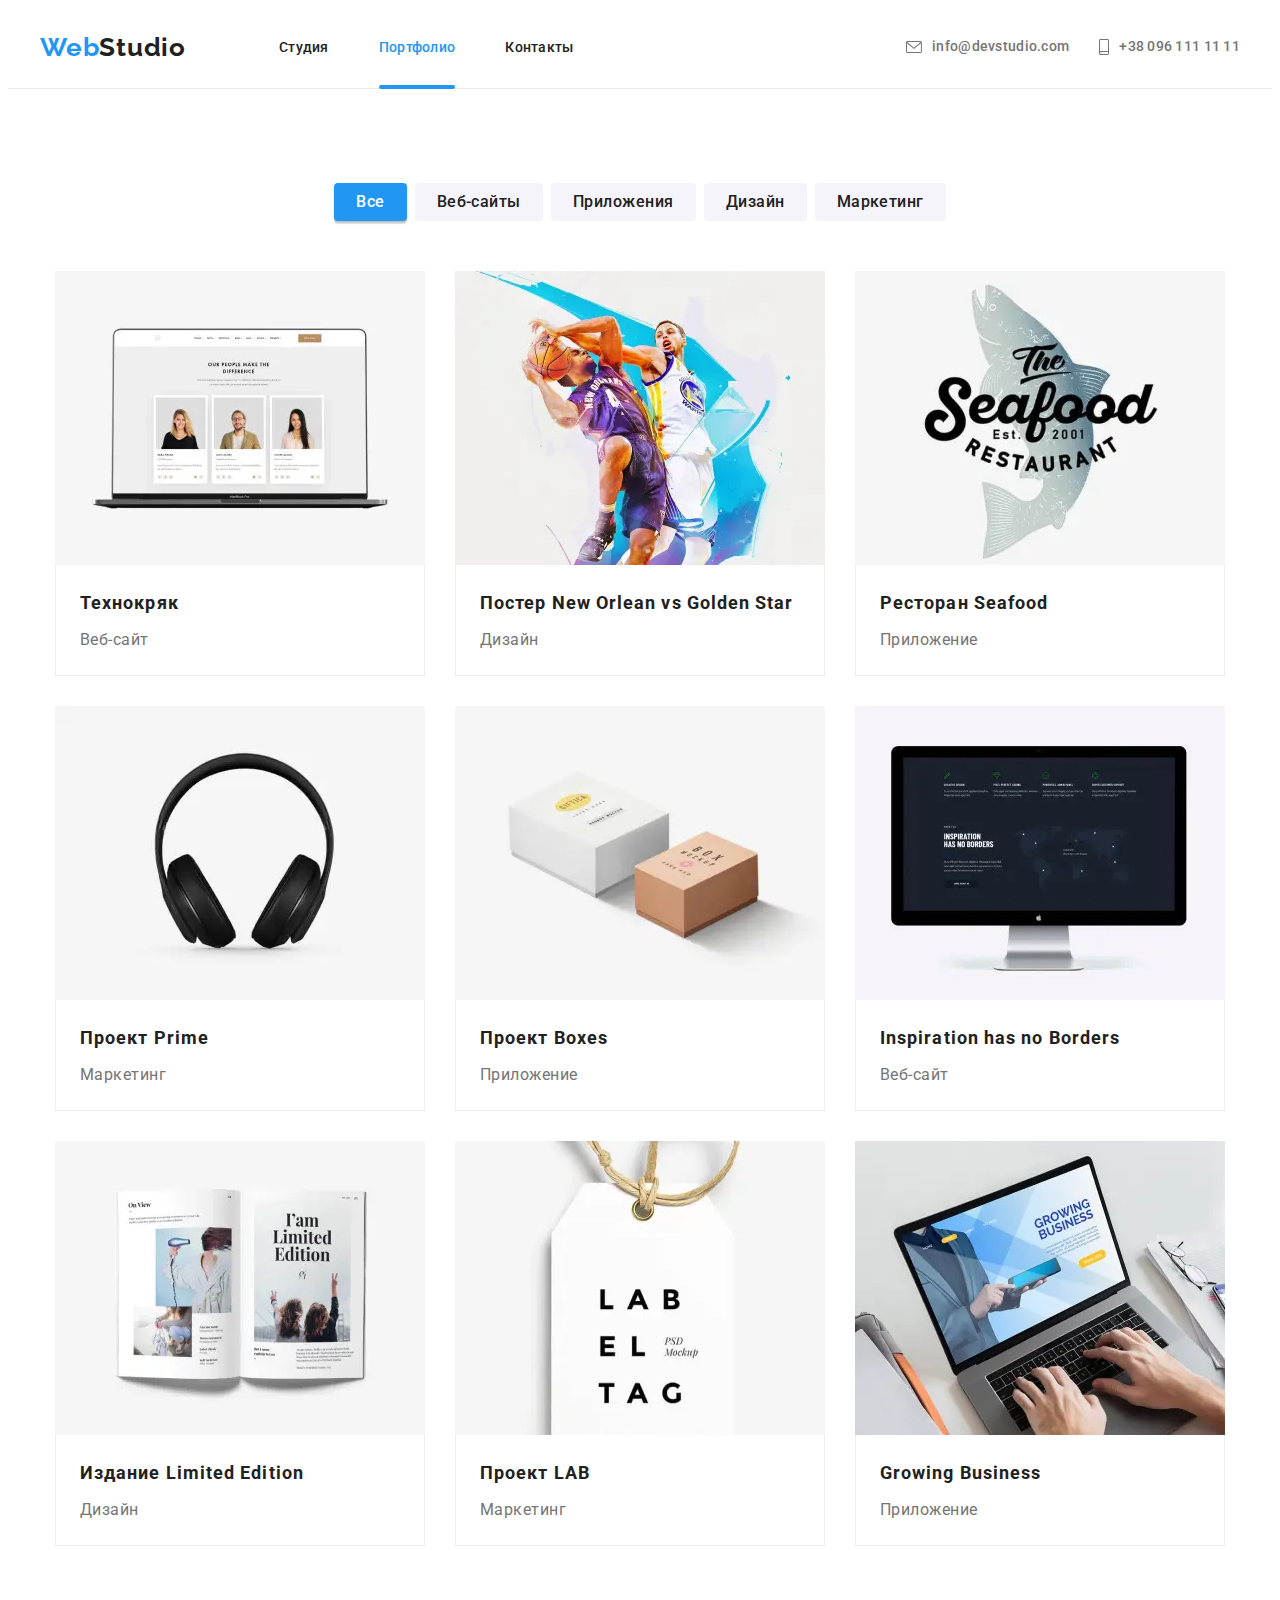
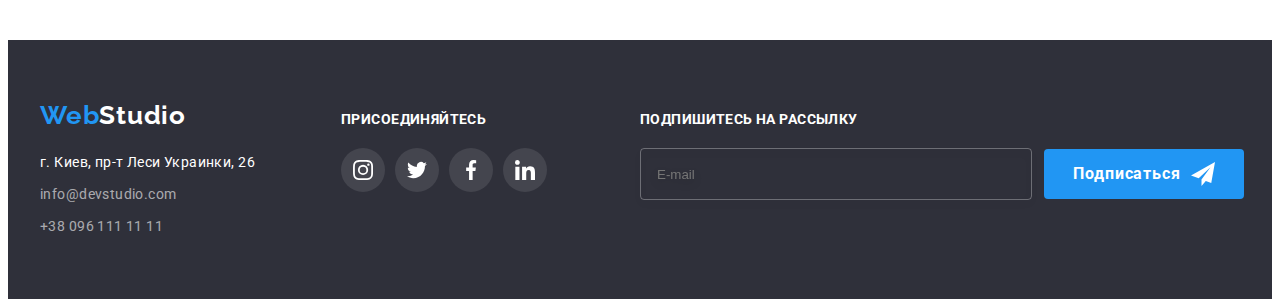
==== commit 9e3324bc: "Current page for section portfolio fixed" ====
--- a/portfolio.html
+++ b/portfolio.html
@@ -120,10 +120,10 @@
         <nav class="nav">
           <ul class="nav__list">
             <li class="nav__item">
-              <a class="nav__link nav__link--current" href="./index.html">Студия</a>
+              <a class="nav__link" href="./index.html">Студия</a>
             </li>
             <li class="nav__item">
-              <a class="nav__link" href="./portfolio.html">Портфолио</a>
+              <a class="nav__link nav__link--current" href="./portfolio.html">Портфолио</a>
             </li>
             <li class="nav__item">
               <a class="nav__link" href="">Контакты</a>
@@ -150,6 +150,7 @@
         </ul>
       </div>
     </header>
+
     <!-- Основная часть страницы -->
     <main>
       <!-- Блок Портфолио -->
